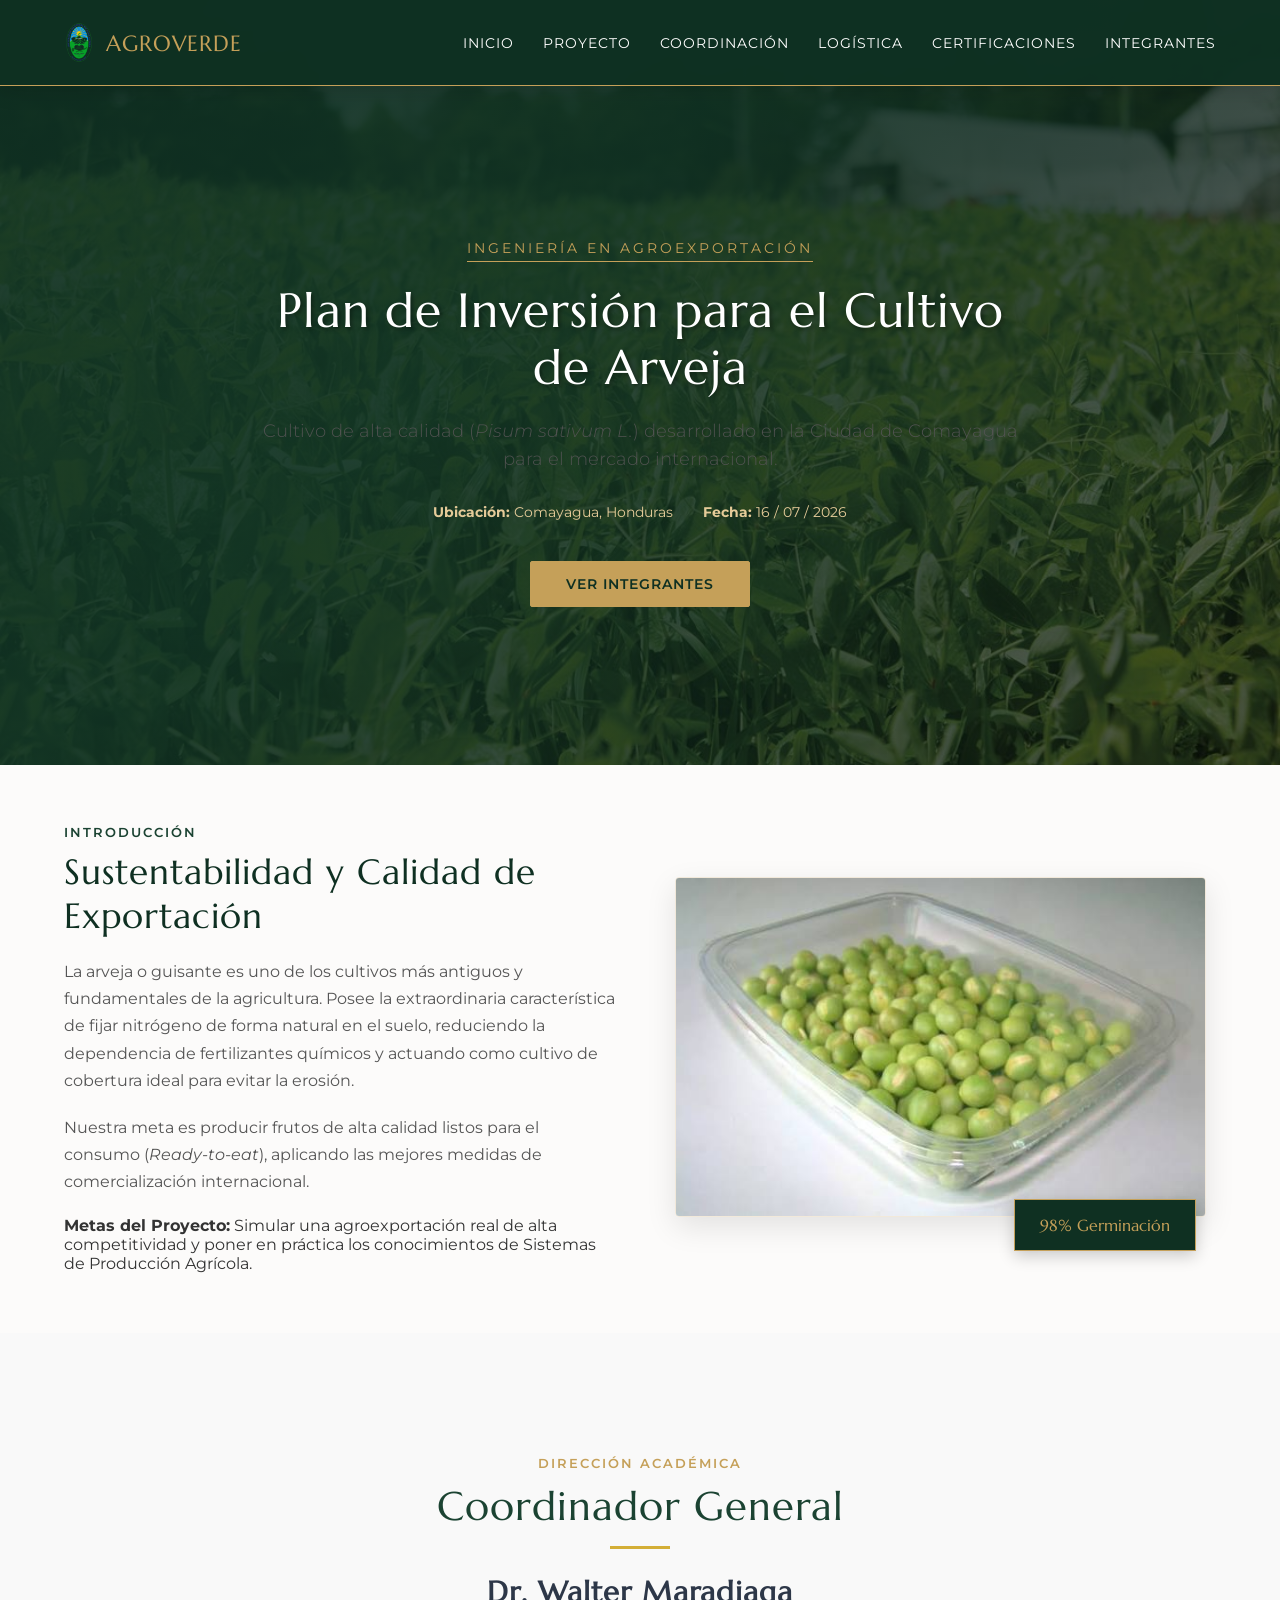
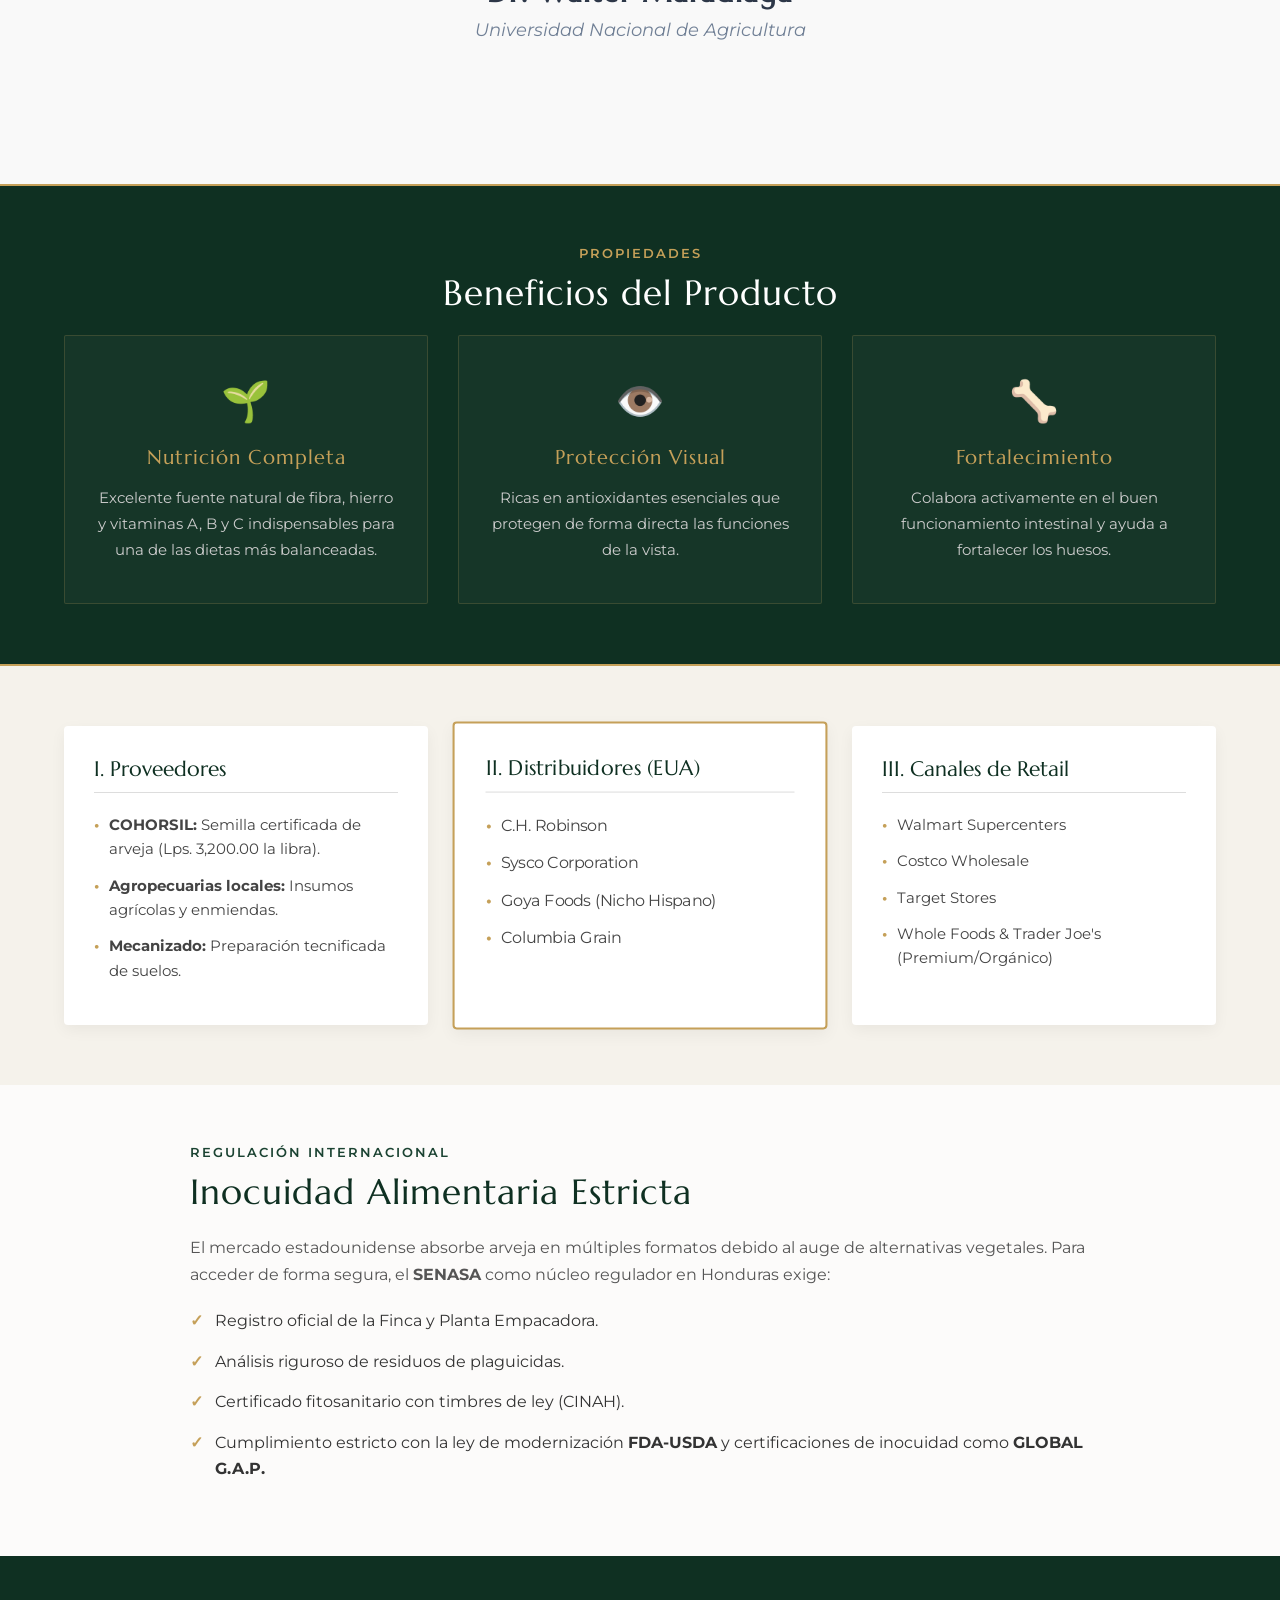
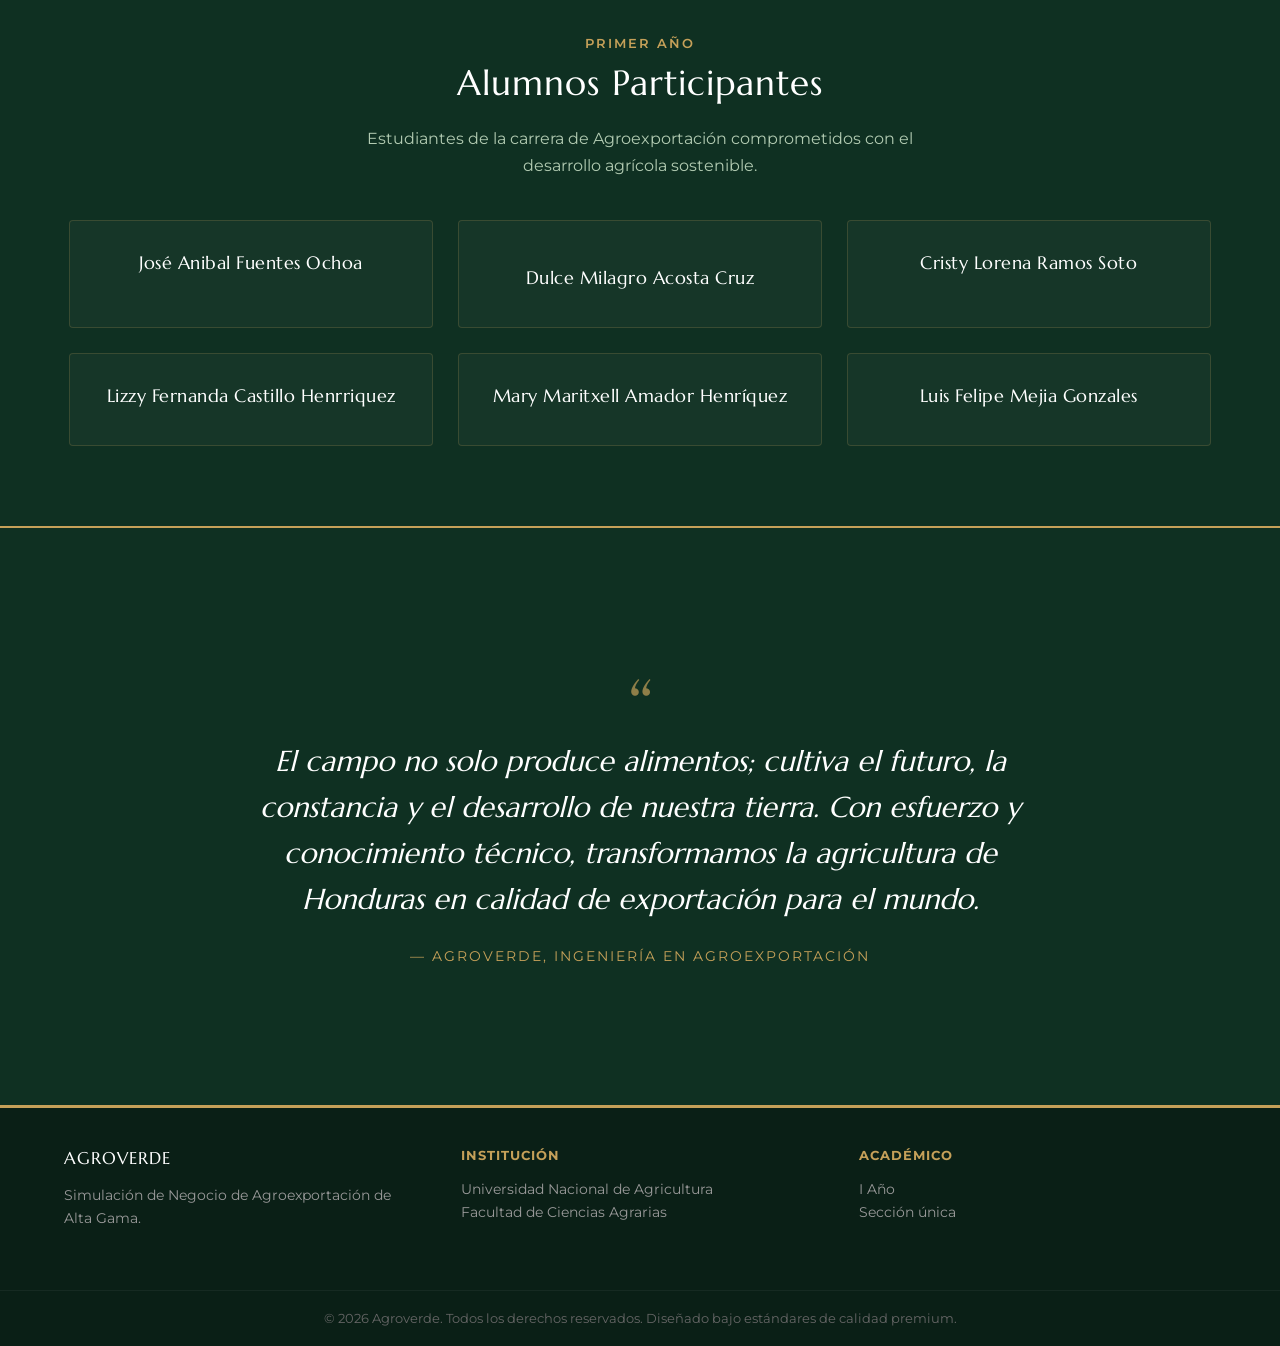
==== index.html @ 2b68d1b9 "Update index.html" ====
<!DOCTYPE html>
<html lang="es">
<head>
    <meta charset="UTF-8">
    <meta name="viewport" content="width=device-width, initial-scale=1.0">
    <title>Agroverde - Plan de Inversión de Arveja</title>
    <link rel="stylesheet" href="styles.css">
    <!-- Fuentes elegantes de Google Fonts -->
    <link rel="preconnect" href="https://fonts.googleapis.com">
    <link rel="preconnect" href="https://fonts.gstatic.com" crossorigin>
    <link href="https://fonts.googleapis.com/css2?family=Marcellus&family=Montserrat:wght@300;400;600&display=swap" rel="stylesheet">
</head>
<body>

    <!-- Encabezado / Navegación -->
    <header class="navbar">
        <div class="logo-container">
            <img src="foto.png.png" alt="Agroverde Logo" class="logo-img">
            <span class="logo-text">AGROVERDE</span>
        </div>
        <nav class="nav-links">
            <a href="#inicio">Inicio</a>
            <a href="#proyecto">Proyecto</a>
            <a href="#coordinacion">Coordinación</a>
            <a href="#logistica">Logística</a>
            <a href="#certificaciones">Certificaciones</a>
            <a href="#equipo">Integrantes</a>
        </nav>
    </header>

    <!-- Sección Hero (Presentación Principal Premium) -->
    <section id="inicio" class="hero-section">
        <div class="hero-overlay"></div>
        <div class="hero-content">
            <span class="hero-badge">Ingeniería en Agroexportación</span>
            <h1 class="hero-title">Plan de Inversión para el Cultivo de Arveja</h1>
            <p class="hero-subtitle">Cultivo de alta calidad (<em>Pisum sativum L.</em>) desarrollado en la Ciudad de Comayagua para el mercado internacional.</p>
            
            <div class="hero-meta">
                <span><strong>Ubicación:</strong> Comayagua, Honduras</span>
                <span><strong>Fecha:</strong> 16 / 07 / 2026</span>
            </div>
            <!-- Botón que redirecciona directamente a los estudiantes al final -->
            <a href="#equipo" class="btn-primary">Ver Integrantes</a>
        </div>
    </section>

    <!-- PRIMERO: Sección de Introducción y Características -->
    <section id="proyecto" class="info-section">
        <div class="container grid-2">
            <div class="info-text">
                <span class="section-tag">Introducción</span>
                <h2>Sustentabilidad y Calidad de Exportación</h2>
                <p>La arveja o guisante es uno de los cultivos más antiguos y fundamentales de la agricultura. Posee la extraordinaria característica de fijar nitrógeno de forma natural en el suelo, reduciendo la dependencia de fertilizantes químicos y actuando como cultivo de cobertura ideal para evitar la erosión.</p>
                <p>Nuestra meta es producir frutos de alta calidad listos para el consumo (<em>Ready-to-eat</em>), aplicando las mejores medidas de comercialización internacional.</p>
                
                <div class="project-goals">
                    <div class="goal-item">
                        <strong>Metas del Proyecto:</strong> Simular una agroexportación real de alta competitividad y poner en práctica los conocimientos de Sistemas de Producción Agrícola.
                    </div>
                </div>
            </div>
            <div class="info-image-box">
                <img src="arveja_bowl.jpeg" alt="Cultivo de Arveja Premium" class="featured-image">
                <div class="floating-badge">98% Germinación</div>
            </div>
        </div>
    </section>

    <!-- SEGUNDO: Sección del Coordinador (Centrado) -->
    <section id="coordinacion" class="coordination-section" style="padding: 60px 0; background-color: #f9f9f9; text-align: center;">
        <div class="container" style="max-width: 800px; margin: 0 auto;">
            <span class="section-tag gold" style="display: inline-block; margin-bottom: 10px;">Dirección Académica</span>
            <h2 style="font-family: 'Marcellus', serif; font-size: 2.5rem; color: #1b4332; margin-bottom: 15px;">Coordinador General</h2>
            <div style="width: 60px; height: 3px; background-color: #d4af37; margin: 0 auto 25px auto;"></div>
            <h3 style="font-size: 1.8rem; font-weight: 600; color: #2d3748; margin-bottom: 5px;">Dr. Walter Maradiaga</h3>
            <p style="font-size: 1.1rem; color: #718096; font-style: italic;">Universidad Nacional de Agricultura</p>
        </div>
    </section>

    <!-- Sección de Beneficios Nutricionales (Estilo Infografía Nescafé) -->
    <section class="benefits-section">
        <div class="container">
            <div class="text-center">
                <span class="section-tag gold">Propiedades</span>
                <h2 class="light-text">Beneficios del Producto</h2>
            </div>
            <div class="grid-3">
                <div class="benefit-card">
                    <div class="icon">🌱</div>
                    <h3>Nutrición Completa</h3>
                    <p>Excelente fuente natural de fibra, hierro y vitaminas A, B y C indispensables para una de las dietas más balanceadas.</p>
                </div>
                <div class="benefit-card">
                    <div class="icon">👁️</div>
                    <h3>Protección Visual</h3>
                    <p>Ricas en antioxidantes esenciales que protegen de forma directa las funciones de la vista.</p>
                </div>
                <div class="benefit-card">
                    <div class="icon">🦴</div>
                    <h3>Fortalecimiento</h3>
                    <p>Colabora activamente en el buen funcionamiento intestinal y ayuda a fortalecer los huesos.</p>
                </div>
            </div>
        </div>
    </section>

    <!-- Sección de Proyecciones Financieras (OCULTADA por completo con display: none) -->
    <section id="proyecciones" class="finance-section" style="display: none;">
        <div class="container">
            <span class="section-tag">Finanzas del Proyecto</span>
            <h2>Proyección de Ventas y Rendimiento</h2>
            <p class="section-desc">Cálculos basados en una densidad poblacional de <strong>222,222 plantas por hectárea</strong> con un distanciamiento de doble hilera.</p>

            <div class="metrics-grid">
                <div class="metric-box">
                    <span class="metric-val">226,757</span>
                    <span class="metric-lbl">Semillas / Ha</span>
                </div>
                <div class="metric-box">
                    <span class="metric-val">4,444,440</span>
                    <span class="metric-lbl">Vainas Estimadas / Ha</span>
                </div>
                <div class="metric-box">
                    <span class="metric-val">48,840</span>
                    <span class="metric-lbl">Bandejas (1 lb) / Ha</span>
                </div>
            </div>

            <div class="table-container">
                <table class="styled-table">
                    <thead>
                        <tr>
                            <th>Producto</th>
                            <th>Presentación</th>
                            <th>Cantidad por Ha</th>
                            <th>Precio Unitario</th>
                            <th>Ingresos Brutos</th>
                        </tr>
                    </thead>
                    <tbody>
                        <tr>
                            <td><strong>Arveja Premium</strong></td>
                            <td>Bandeja de 1 lb (Ready-to-eat)</td>
                            <td>48,840 bandejas</td>
                            <td>106.00 Lps.</td>
                            <td class="gold-text font-bold">5,177,040.00 Lps.</td>
                        </tr>
                        <tr class="total-row">
                            <td colspan="4" class="text-right">TOTAL DE INGRESOS BRUTOS:</td>
                            <td>5,177,040.00 LPS</td>
                        </tr>
                    </tbody>
                </table>
            </div>
        </div>
    </section>

    <!-- Sección de Logística y Mercado Global -->
    <section id="logistica" class="logistic-section">
        <div class="container grid-3">
            <div class="logistic-card">
                <div class="card-header">I. Proveedores</div>
                <ul class="card-list">
                    <li><strong>COHORSIL:</strong> Semilla certificada de arveja (Lps. 3,200.00 la libra).</li>
                    <li><strong>Agropecuarias locales:</strong> Insumos agrícolas y enmiendas.</li>
                    <li><strong>Mecanizado:</strong> Preparación tecnificada de suelos.</li>
                </ul>
            </div>
            <div class="logistic-card highlight-card">
                <div class="card-header">II. Distribuidores (EUA)</div>
                <ul class="card-list">
                    <li>C.H. Robinson</li>
                    <li>Sysco Corporation</li>
                    <li>Goya Foods (Nicho Hispano)</li>
                    <li>Columbia Grain</li>
                </ul>
            </div>
            <div class="logistic-card">
                <div class="card-header">III. Canales de Retail</div>
                <ul class="card-list">
                    <li>Walmart Supercenters</li>
                    <li>Costco Wholesale</li>
                    <li>Target Stores</li>
                    <li>Whole Foods & Trader Joe's (Premium/Orgánico)</li>
                </ul>
            </div>
        </div>
    </section>

    <!-- Sección de Certificaciones (Imagen eliminada con éxito) -->
    <section id="certificaciones" class="certifications-section">
        <div class="container" style="max-width: 900px; margin: 0 auto;">
            <div class="info-text" style="width: 100%;">
                <span class="section-tag">Regulación Internacional</span>
                <h2>Inocuidad Alimentaria Estricta</h2>
                <p>El mercado estadounidense absorbe arveja en múltiples formatos debido al auge de alternativas vegetales. Para acceder de forma segura, el <strong>SENASA</strong> como núcleo regulador en Honduras exige:</p>
                <ul class="styled-list">
                    <li>Registro oficial de la Finca y Planta Empacadora.</li>
                    <li>Análisis riguroso de residuos de plaguicidas.</li>
                    <li>Certificado fitosanitario con timbres de ley (CINAH).</li>
                    <li>Cumplimiento estricto con la ley de modernización <strong>FDA-USDA</strong> y certificaciones de inocuidad como <strong>GLOBAL G.A.P.</strong></li>
                </ul>
            </div>
        </div>
    </section>

    <!-- ÚLTIMO: Sección de Integrantes / Alumnos (Movida al final) -->
    <section id="equipo" class="team-section">
        <div class="container">
            <div class="text-center">
                <span class="section-tag gold">Primer Año</span>
                <h2 class="light-text">Alumnos Participantes</h2>
                <p class="team-sub">Estudiantes de la carrera de Agroexportación comprometidos con el desarrollo agrícola sostenible.</p>
            </div>
            
            <div class="members-grid">
                <!-- Tarjeta 1 -->
                <div class="member-card">
                    <h3>José Anibal Fuentes Ochoa</h3>
                </div>
                <!-- Tarjeta 2 -->
                <div class="member-card">
                    <div class="member-icon"></div>
                    <h3>Dulce Milagro Acosta Cruz</h3>
                </div>
                <!-- Tarjeta 3 -->
                <div class="member-card">
                    <h3>Cristy Lorena Ramos Soto</h3>
                </div>
                <!-- Tarjeta 4 -->
                <div class="member-card">
                    <h3>Lizzy Fernanda Castillo Henrriquez</h3>
                </div>
                <!-- Tarjeta 5 -->
                <div class="member-card">
                    <h3>Mary Maritxell Amador Henríquez</h3>
                </div>
                <!-- Tarjeta 6 -->
                <div class="member-card">
                    <h3>Luis Felipe Mejia Gonzales</h3>
                </div>
            </div>
        </div>
    </section>

    <!-- Sección Especial: Frase Motivadora -->
    <section class="quote-section">
        <div class="container text-center">
            <span class="quote-icon">“</span>
            <blockquote class="motivational-quote">
                El campo no solo produce alimentos; cultiva el futuro, la constancia y el desarrollo de nuestra tierra. Con esfuerzo y conocimiento técnico, transformamos la agricultura de Honduras en calidad de exportación para el mundo.
            </blockquote>
            <span class="quote-author">— Agroverde, Ingeniería en Agroexportación</span>
        </div>
    </section>

    <!-- Pie de Página -->
    <footer class="main-footer">
        <div class="container footer-grid">
            <div>
                <h3>AGROVERDE</h3>
                <p>Simulación de Negocio de Agroexportación de Alta Gama.</p>
            </div>
            <div>
                <h4>Institución</h4>
                <p>Universidad Nacional de Agricultura<br>Facultad de Ciencias Agrarias</p>
            </div>
            <div>
                <h4>Académico</h4>
                <p>I Año<br>Sección única</p>
            </div>
        </div>
        <div class="footer-bottom">
            &copy; 2026 Agroverde. Todos los derechos reservados. Diseñado bajo estándares de calidad premium.
        </div>
    </footer>

</body>
</html>
</html>
</body>
</html>
---- styles.css ----
/* ==========================================================================
   RESET GENERAL Y TIPOGRAFÍA
   ========================================================================== */
* {
    margin: 0;
    padding: 0;
    box-sizing: border-box;
}

html {
    scroll-behavior: smooth;
    font-family: 'Montserrat', sans-serif;
    color: #333;
    background-color: #fcfbfa;
}

h1, h2, h3, .logo-text {
    font-family: 'Marcellus', serif;
    font-weight: 400;
    letter-spacing: 1px;
}

.container {
    width: 90%;
    max-width: 1200px;
    margin: 0 auto;
    padding: 60px 0;
}

.text-center {
    text-align: center;
}

/* Paleta de colores principal */
:root {
    --green-dark: #0f3022;   /* Verde botella premium */
    --green-medium: #1b4332; /* Sombra corporativa */
    --gold: #c5a059;         /* Oro satinado elegante */
    --gold-light: #e5cb99;   /* Detalle oro suave */
    --beige-bg: #f5f2eb;     /* Fondo beige cálido claro */
}

/* ==========================================================================
   HEADER / NAVBAR
   ========================================================================== */
.navbar {
    display: flex;
    justify-content: space-between;
    align-items: center;
    padding: 20px 5%;
    background-color: rgba(15, 48, 34, 0.98);
    position: fixed;
    width: 100%;
    top: 0;
    z-index: 1000;
    border-bottom: 1px solid var(--gold);
    box-shadow: 0 4px 20px rgba(0,0,0,0.15);
}

.logo-container {
    display: flex;
    align-items: center;
    gap: 12px;
}

.logo-img {
    height: 45px;
    width: auto;
}

.logo-text {
    color: #fff;
    font-size: 1.4rem;
    color: var(--gold);
}

.nav-links a {
    color: #fff;
    text-decoration: none;
    margin-left: 25px;
    font-size: 0.9rem;
    text-transform: uppercase;
    letter-spacing: 1px;
    transition: color 0.3s ease;
}

.nav-links a:hover {
    color: var(--gold);
}

/* ==========================================================================
   HERO SECTION
   ========================================================================== */
.hero-section {
    height: 85vh;
    min-height: 500px;
    background: url('arvejas_background.jpeg') center/cover no-repeat;
    background-color: var(--green-dark);
    position: relative;
    display: flex;
    align-items: center;
    justify-content: center;
    text-align: center;
    padding-top: 80px;
}

.hero-overlay {
    position: absolute;
    top: 0;
    left: 0;
    width: 100%;
    height: 100%;
    background: linear-gradient(135deg, rgba(15, 48, 34, 0.92) 40%, rgba(0, 0, 0, 0.6));
}

.hero-content {
    position: relative;
    z-index: 10;
    max-width: 800px;
    color: #fff;
    padding: 0 20px;
}

.hero-badge {
    color: var(--gold);
    text-transform: uppercase;
    font-size: 0.85rem;
    letter-spacing: 3px;
    display: inline-block;
    margin-bottom: 20px;
    border-bottom: 1px solid var(--gold);
    padding-bottom: 5px;
}

.hero-title {
    font-size: 3rem;
    line-height: 1.2;
    margin-bottom: 20px;
    text-shadow: 2px 2px 4px rgba(0,0,0,0.4);
}

.hero-subtitle {
    font-family: 'Montserrat', sans-serif;
    font-weight: 300;
    font-size: 1.1rem;
    line-height: 1.6;
    margin-bottom: 30px;
    opacity: 0.9;
}

.hero-meta {
    margin-bottom: 40px;
    font-size: 0.9rem;
    display: flex;
    justify-content: center;
    gap: 30px;
    color: var(--gold-light);
}

.btn-primary {
    display: inline-block;
    padding: 14px 35px;
    background-color: var(--gold);
    color: var(--green-dark);
    text-decoration: none;
    font-weight: 600;
    text-transform: uppercase;
    font-size: 0.85rem;
    letter-spacing: 1px;
    border-radius: 2px;
    transition: all 0.3s ease;
    border: 1px solid var(--gold);
}

.btn-primary:hover {
    background-color: transparent;
    color: var(--gold);
    box-shadow: 0 0 15px rgba(197, 160, 89, 0.4);
}

/* ==========================================================================
   NUEVA SECCIÓN DE ALUMNOS (VISTOSA & PREMIUM)
   ========================================================================== */
.team-section {
    background-color: var(--green-dark);
    border-bottom: 1px solid var(--gold);
    padding: 20px 0;
}

.team-sub {
    color: #b2cbb2 !important;
    max-width: 600px;
    margin: 0 auto 40px auto;
}

.members-grid {
    display: flex;
    flex-wrap: wrap;
    justify-content: center;
    gap: 25px;
    margin-top: 20px;
}

.member-card {
    background: rgba(255, 255, 255, 0.03);
    border: 1px solid rgba(197, 160, 89, 0.2);
    border-radius: 4px;
    padding: 30px 20px;
    width: calc(33.333% - 20px);
    min-width: 250px;
    text-align: center;
    transition: all 0.3s cubic-bezier(0.25, 0.8, 0.25, 1);
    position: relative;
    overflow: hidden;
}

.member-card::before {
    content: '';
    position: absolute;
    top: 0;
    left: 0;
    width: 100%;
    height: 3px;
    background-color: var(--gold);
    transform: scaleX(0);
    transition: transform 0.3s ease;
}

.member-card:hover {
    transform: translateY(-5px);
    border-color: var(--gold);
    background: rgba(255, 255, 255, 0.05);
    box-shadow: 0 10px 20px rgba(0,0,0,0.2);
}

.member-card:hover::before {
    transform: scaleX(1);
}

.member-icon {
    font-size: 2rem;
    margin-bottom: 15px;
}

.member-card h3 {
    color: #fff;
    font-size: 1.15rem;
    margin-bottom: 8px;
    letter-spacing: 0.5px;
}

.member-role {
    display: block;
    font-size: 0.8rem;
    text-transform: uppercase;
    color: var(--gold);
    letter-spacing: 1.5px;
    font-weight: 600;
}

/* ==========================================================================
   LAYOUT GRID Y SECCIONES
   ========================================================================== */
.grid-2 {
    display: grid;
    grid-template-columns: 1fr 1fr;
    gap: 50px;
    align-items: center;
}

.grid-3 {
    display: grid;
    grid-template-columns: 1fr 1fr 1fr;
    gap: 30px;
}

.section-tag {
    display: block;
    color: var(--green-medium);
    text-transform: uppercase;
    font-size: 0.8rem;
    letter-spacing: 2px;
    font-weight: 600;
    margin-bottom: 10px;
}

.section-tag.gold {
    color: var(--gold);
}

h2 {
    font-size: 2.2rem;
    color: var(--green-dark);
    margin-bottom: 20px;
}

.light-text {
    color: #fff !important;
}

p {
    font-size: 1rem;
    line-height: 1.7;
    margin-bottom: 20px;
    color: #555;
}

/* Cajas de Imágenes */
.info-image-box {
    position: relative;
    padding: 10px;
}

.featured-image {
    width: 100%;
    height: auto;
    border-radius: 4px;
    box-shadow: 0 10px 30px rgba(0,0,0,0.1);
    border: 1px solid rgba(197, 160, 89, 0.2);
}

.floating-badge {
    position: absolute;
    bottom: -20px;
    right: 20px;
    background-color: var(--green-dark);
    color: var(--gold);
    padding: 15px 25px;
    font-family: 'Marcellus', serif;
    border: 1px solid var(--gold);
    box-shadow: 0 5px 15px rgba(0,0,0,0.2);
}

/* ==========================================================================
   SECCIÓN BENEFICIOS (ESTILO PREMIUM OSCURO)
   ========================================================================== */
.benefits-section {
    background-color: var(--green-dark);
    border-top: 2px solid var(--gold);
    border-bottom: 2px solid var(--gold);
}

.benefit-card {
    background-color: rgba(255, 255, 255, 0.03);
    border: 1px solid rgba(197, 160, 89, 0.2);
    padding: 40px 30px;
    text-align: center;
    border-radius: 2px;
    transition: transform 0.3s ease, border-color 0.3s ease;
}

.benefit-card:hover {
    transform: translateY(-5px);
    border-color: var(--gold);
}

.benefit-card .icon {
    font-size: 2.5rem;
    margin-bottom: 20px;
}

.benefit-card h3 {
    color: var(--gold);
    margin-bottom: 15px;
    font-size: 1.25rem;
}

.benefit-card p {
    color: #ccc;
    font-size: 0.95rem;
    margin-bottom: 0;
}

/* ==========================================================================
   FINANZAS Y METRICAS
   ========================================================================== */
.finance-section {
    background-color: #faf9f6;
}

.section-desc {
    max-width: 600px;
    margin-bottom: 40px;
}

.metrics-grid {
    display: grid;
    grid-template-columns: repeat(3, 1fr);
    gap: 20px;
    margin-bottom: 40px;
}

.metric-box {
    background-color: #fff;
    border-left: 4px solid var(--gold);
    padding: 20px;
    box-shadow: 0 4px 10px rgba(0,0,0,0.02);
}

.metric-val {
    display: block;
    font-family: 'Marcellus', serif;
    font-size: 2rem;
    color: var(--green-dark);
}

.metric-lbl {
    font-size: 0.8rem;
    text-transform: uppercase;
    color: #777;
    letter-spacing: 1px;
}

/* Tablas estilizadas */
.table-container {
    overflow-x: auto;
}

.styled-table {
    width: 100%;
    border-collapse: collapse;
    background-color: #fff;
    box-shadow: 0 5px 15px rgba(0,0,0,0.03);
}

.styled-table th {
    background-color: var(--green-medium);
    color: #fff;
    text-align: left;
    padding: 15px 20px;
    font-size: 0.9rem;
    letter-spacing: 1px;
}

.styled-table td {
    padding: 15px 20px;
    border-bottom: 1px solid #eee;
    font-size: 0.95rem;
}

.total-row {
    background-color: var(--beige-bg);
    font-weight: 600;
}

.gold-text {
    color: #b38636;
}

/* ==========================================================================
   LOGÍSTICA
   ========================================================================== */
.logistic-section {
    background-color: var(--beige-bg);
}

.logistic-card {
    background-color: #fff;
    padding: 30px;
    border-radius: 4px;
    box-shadow: 0 5px 15px rgba(0,0,0,0.05);
}

.highlight-card {
    border: 2px solid var(--gold);
    transform: scale(1.03);
}

.card-header {
    font-family: 'Marcellus', serif;
    font-size: 1.3rem;
    color: var(--green-dark);
    margin-bottom: 20px;
    border-bottom: 1px solid #ddd;
    padding-bottom: 10px;
}

.card-list {
    list-style: none;
}

.card-list li {
    font-size: 0.95rem;
    line-height: 1.6;
    margin-bottom: 12px;
    color: #444;
    position: relative;
    padding-left: 15px;
}

.card-list li::before {
    content: "•";
    color: var(--gold);
    font-weight: bold;
    position: absolute;
    left: 0;
}

/* ==========================================================================
   LISTAS Y DETALLES
   ========================================================================== */
.styled-list {
    list-style: none;
    margin-top: 15px;
}

.styled-list li {
    margin-bottom: 15px;
    padding-left: 25px;
    position: relative;
    line-height: 1.6;
}

.styled-list li::before {
    content: "✓";
    color: var(--gold);
    position: absolute;
    left: 0;
    font-weight: bold;
}

/* ==========================================================================
   SECCIÓN DE FRASE MOTIVADORA
   ========================================================================== */
.quote-section {
    background-color: var(--green-dark);
    border-top: 1px solid var(--gold);
    padding: 80px 0;
    position: relative;
}

.quote-icon {
    display: block;
    font-family: 'Marcellus', serif;
    font-size: 5rem;
    color: var(--gold);
    line-height: 1;
    margin-bottom: -10px;
    opacity: 0.7;
}

.motivational-quote {
    font-family: 'Marcellus', serif;
    font-size: 1.8rem;
    line-height: 1.6;
    color: #fff;
    max-width: 800px;
    margin: 0 auto 25px auto;
    font-style: italic;
    font-weight: 300;
}

.quote-author {
    display: block;
    font-size: 0.9rem;
    color: var(--gold);
    text-transform: uppercase;
    letter-spacing: 2px;
}

/* ==========================================================================
   FOOTER (PIE DE PÁGINA)
   ========================================================================== */
.main-footer {
    background-color: #0a1f16;
    color: #aaa;
    border-top: 3px solid var(--gold);
    font-size: 0.9rem;
}

.footer-grid {
    display: grid;
    grid-template-columns: repeat(3, 1fr);
    gap: 40px;
    padding: 40px 0;
}

.footer-grid h3 {
    color: #fff;
    margin-bottom: 15px;
}

.footer-grid h4 {
    color: var(--gold);
    margin-bottom: 15px;
    text-transform: uppercase;
    font-size: 0.8rem;
    letter-spacing: 1px;
}

.footer-grid p {
    color: #999;
    font-size: 0.85rem;
}

.footer-bottom {
    text-align: center;
    padding: 20px 0;
    border-top: 1px solid rgba(255,255,255,0.05);
    font-size: 0.8rem;
    color: #666;
}

/* Responsive para dispositivos móviles */
@media (max-width: 768px) {
    .grid-2, .grid-3, .metrics-grid, .footer-grid {
        grid-template-columns: 1fr;
    }
    .navbar {
        flex-direction: column;
        gap: 10px;
    }
    .nav-links a {
        margin: 0 10px;
        font-size: 0.8rem;
    }
    .hero-title {
        font-size: 2rem;
    }
    .members-grid {
        flex-direction: column;
        align-items: center;
    }
    .member-card {
        width: 100%;
    }
}
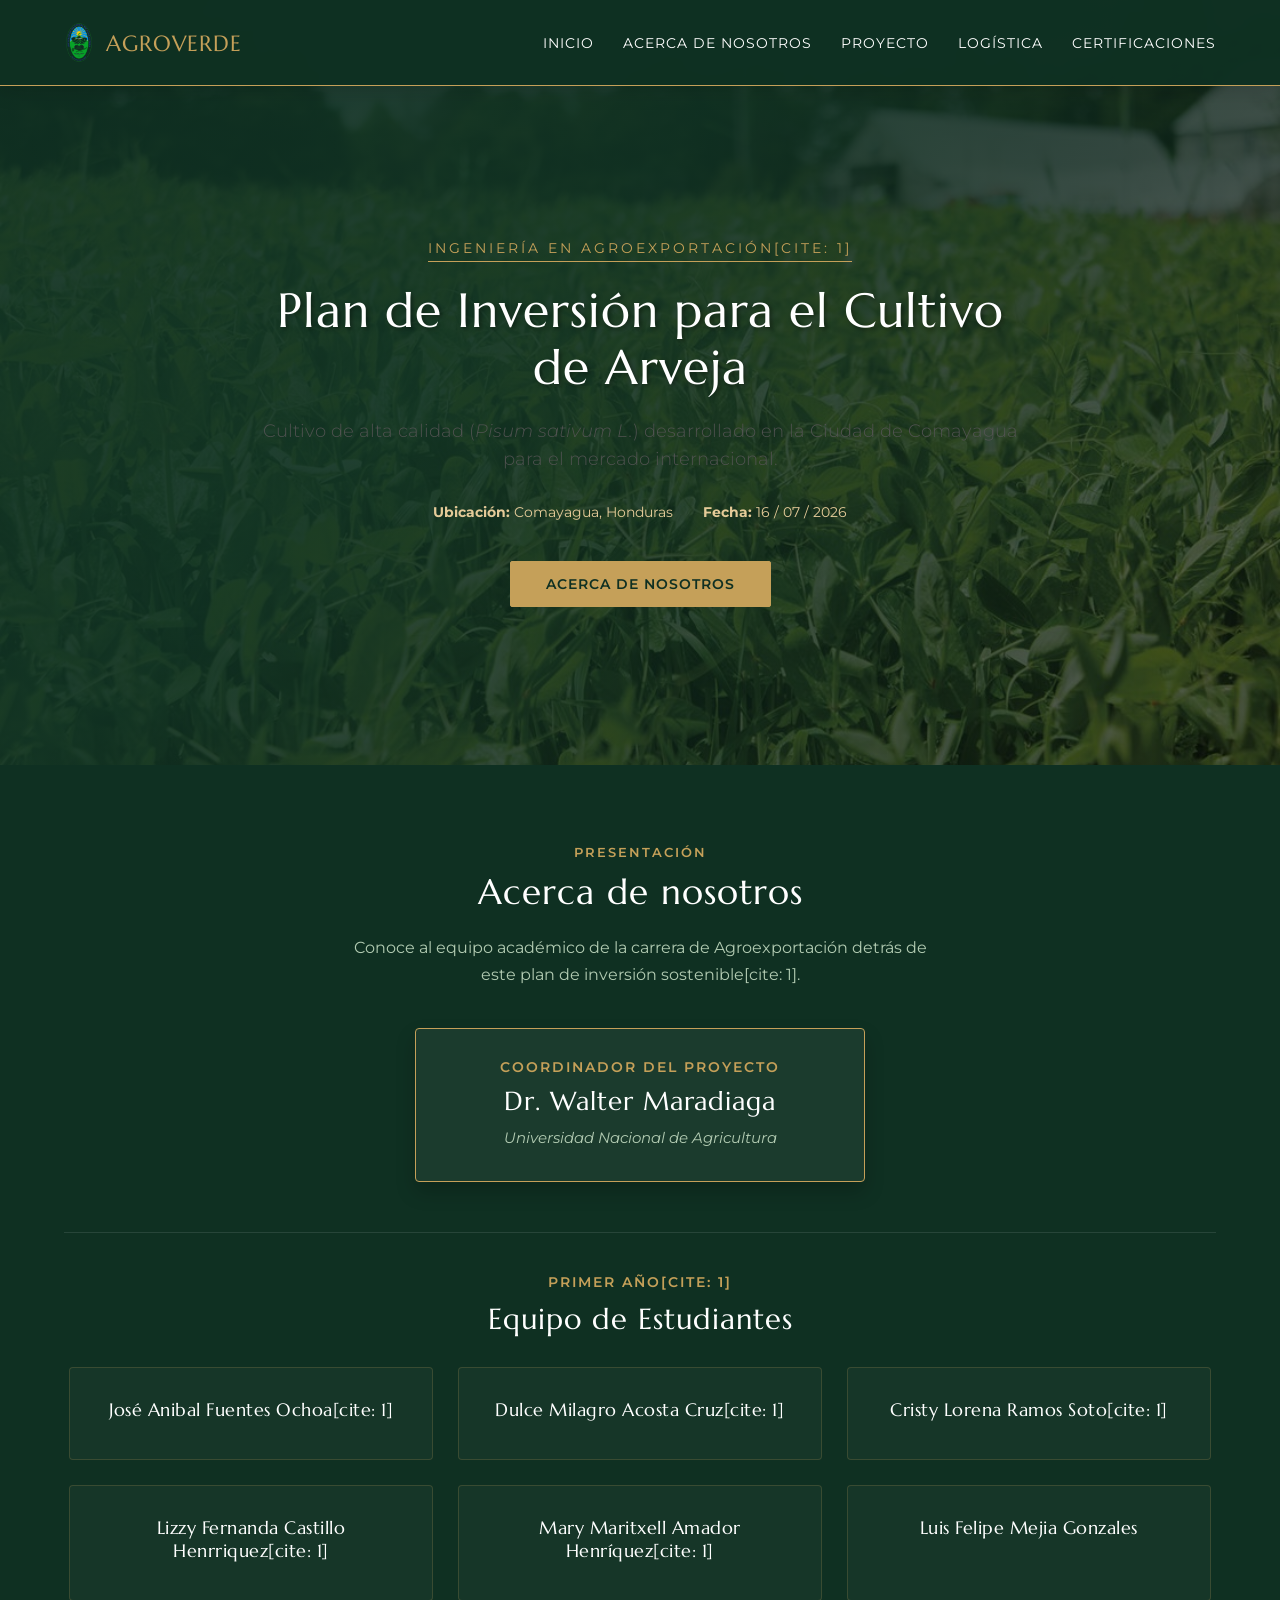
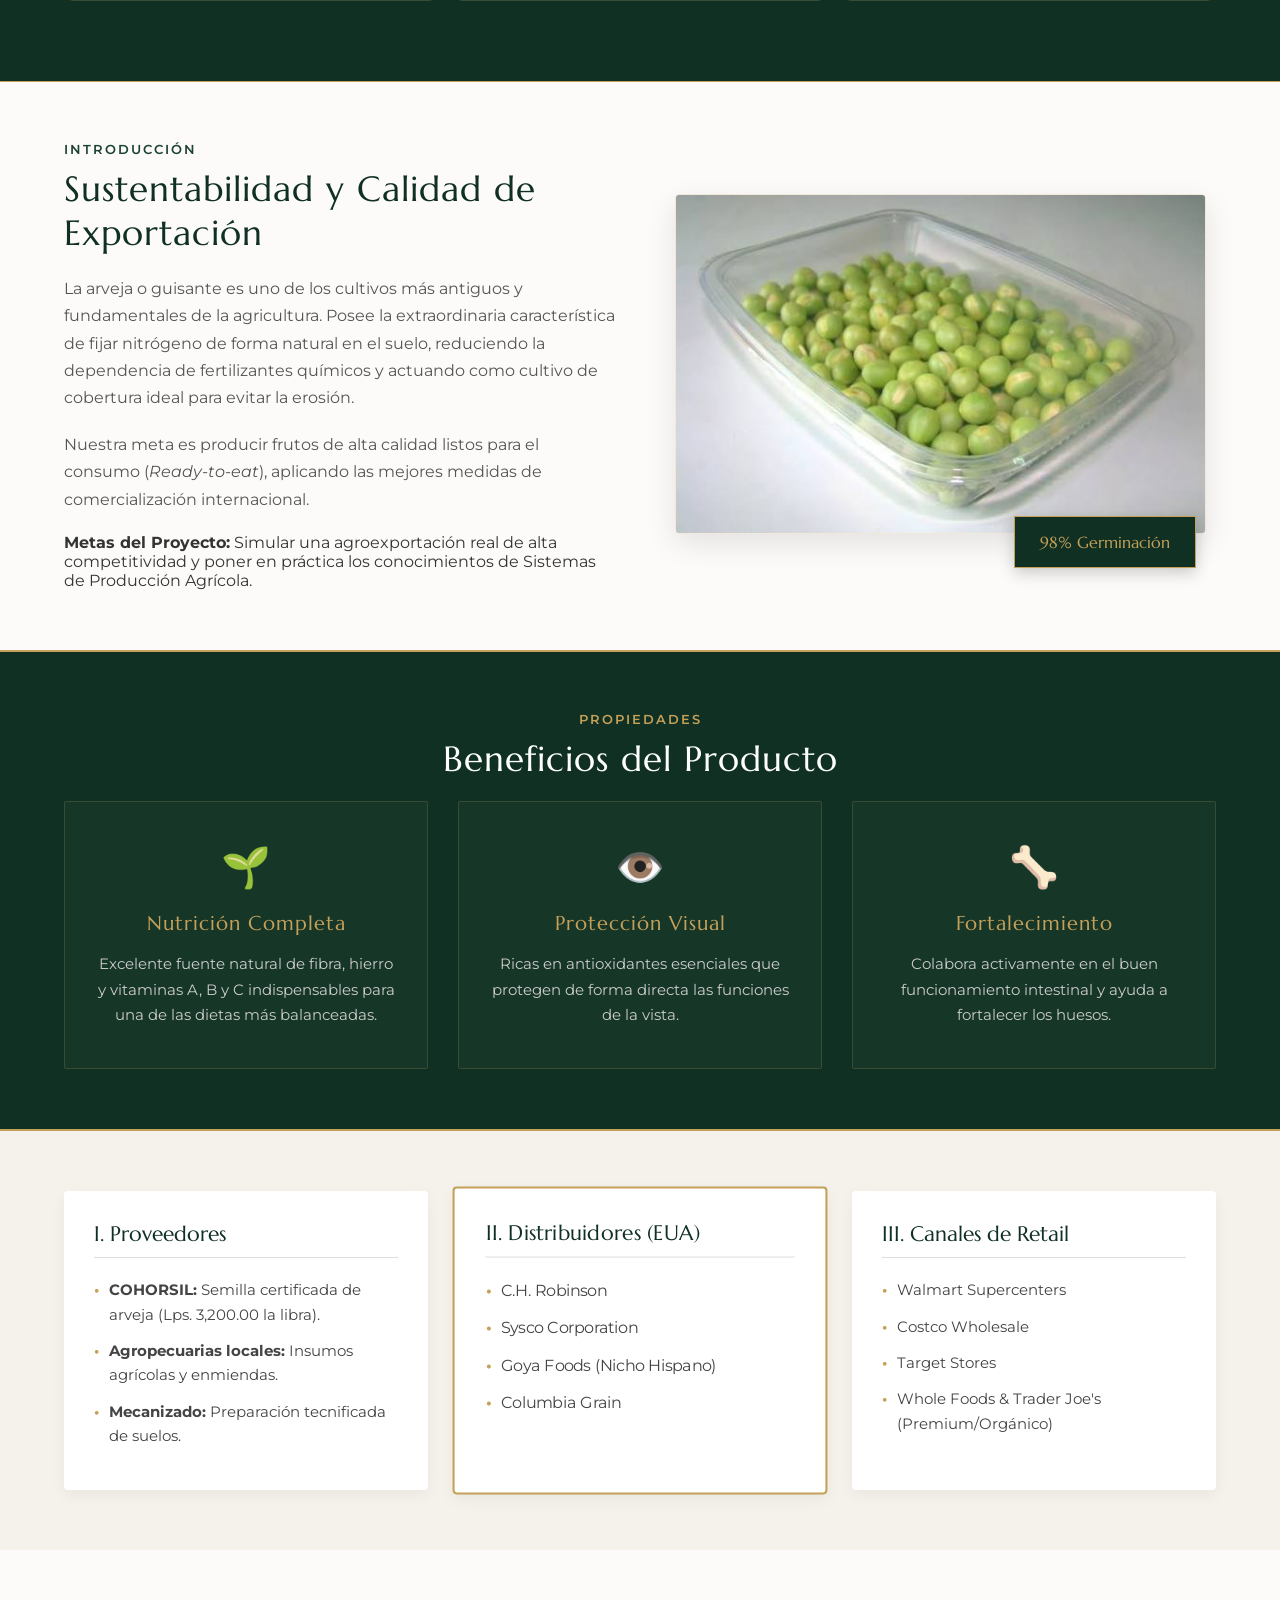
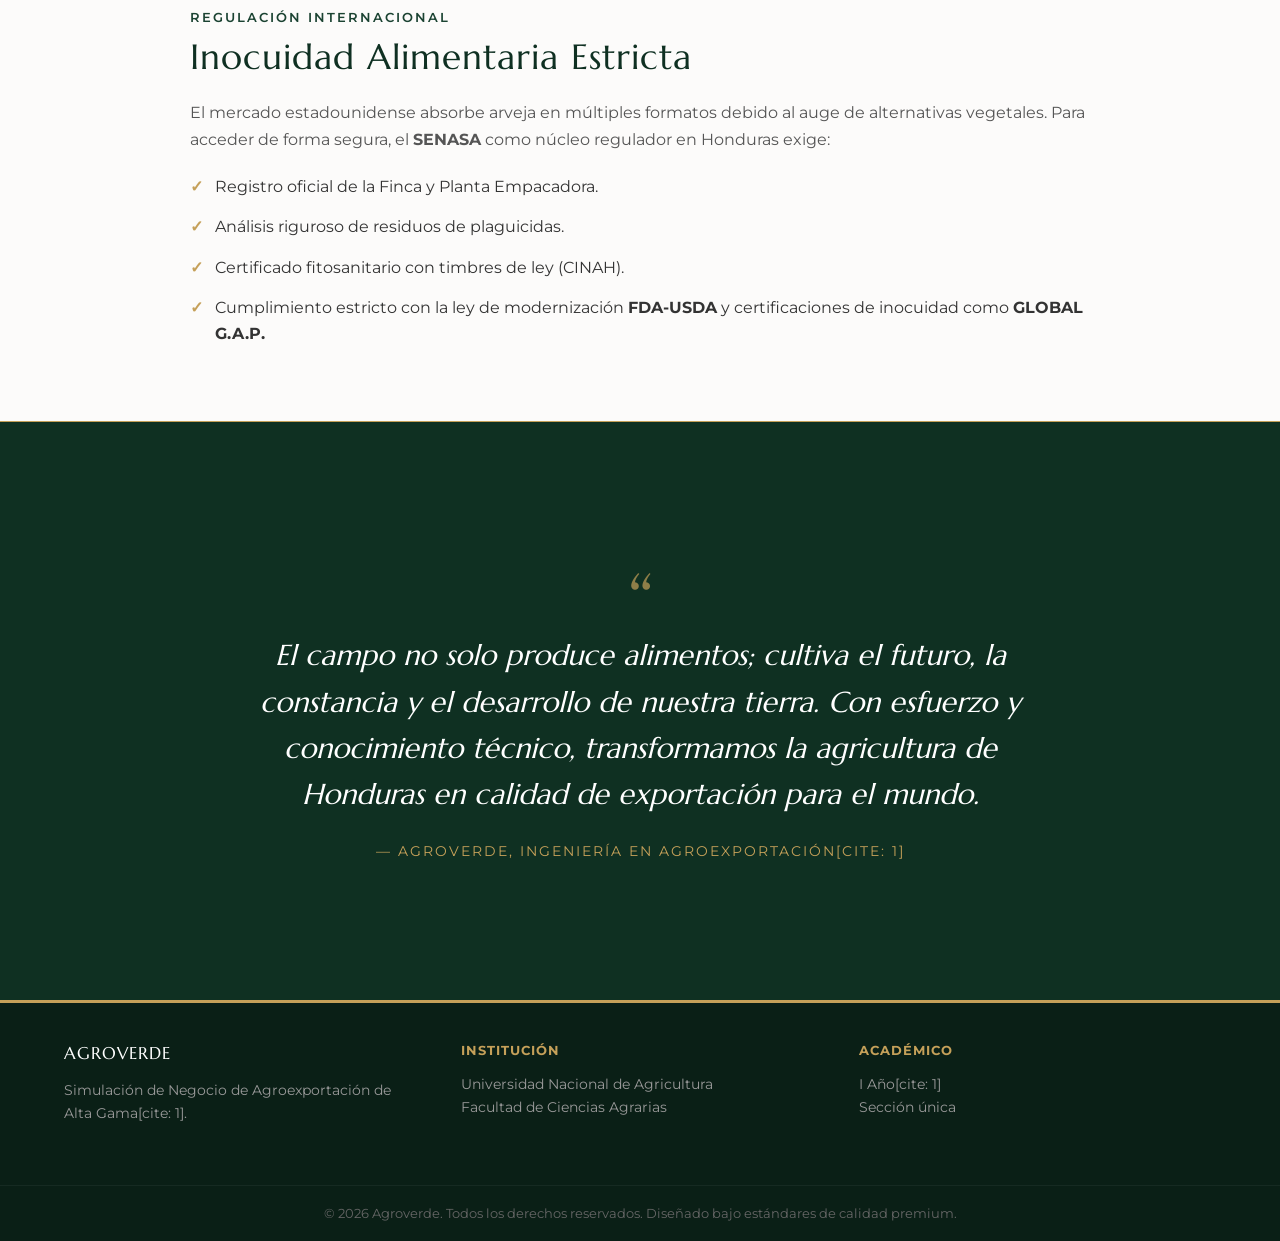
==== commit b829a257: "Update index.html" ====
--- a/index.html
+++ b/index.html
@@ -20,11 +20,10 @@
         </div>
         <nav class="nav-links">
             <a href="#inicio">Inicio</a>
+            <a href="#nosotros">Acerca de nosotros</a>
             <a href="#proyecto">Proyecto</a>
-            <a href="#coordinacion">Coordinación</a>
             <a href="#logistica">Logística</a>
             <a href="#certificaciones">Certificaciones</a>
-            <a href="#equipo">Integrantes</a>
         </nav>
     </header>
 
@@ -32,7 +31,7 @@
     <section id="inicio" class="hero-section">
         <div class="hero-overlay"></div>
         <div class="hero-content">
-            <span class="hero-badge">Ingeniería en Agroexportación</span>
+            <span class="hero-badge">Ingeniería en Agroexportación[cite: 1]</span>
             <h1 class="hero-title">Plan de Inversión para el Cultivo de Arveja</h1>
             <p class="hero-subtitle">Cultivo de alta calidad (<em>Pisum sativum L.</em>) desarrollado en la Ciudad de Comayagua para el mercado internacional.</p>
             
@@ -40,12 +39,63 @@
                 <span><strong>Ubicación:</strong> Comayagua, Honduras</span>
                 <span><strong>Fecha:</strong> 16 / 07 / 2026</span>
             </div>
-            <!-- Botón que redirecciona directamente a los estudiantes al final -->
-            <a href="#equipo" class="btn-primary">Ver Integrantes</a>
-        </div>
-    </section>
-
-    <!-- PRIMERO: Sección de Introducción y Características -->
+            <!-- El botón ahora dice "Acerca de nosotros" y apunta a la primera sección -->
+            <a href="#nosotros" class="btn-primary">Acerca de nosotros</a>
+        </div>
+    </section>
+
+    <!-- PRIMERO: Sección "Acerca de nosotros" (Coordinador y Alumnos Juntos) -->
+    <section id="nosotros" class="team-section">
+        <div class="container">
+            <div class="text-center" style="margin-bottom: 40px;">
+                <span class="section-tag gold">Presentación</span>
+                <h2 class="light-text">Acerca de nosotros</h2>
+                <p class="team-sub">Conoce al equipo académico de la carrera de Agroexportación detrás de este plan de inversión sostenible[cite: 1].</p>
+            </div>
+
+            <!-- Tarjeta Destacada del Coordinador (Centrada y elegante) -->
+            <div style="max-width: 450px; margin: 0 auto 50px auto; text-align: center; background: rgba(255, 255, 255, 0.05); border: 1px solid var(--gold); padding: 30px; border-radius: 4px; box-shadow: 0 10px 20px rgba(0,0,0,0.2);">
+                <span class="member-role" style="margin-bottom: 10px; display: block; color: var(--gold); font-size: 0.85rem; letter-spacing: 2px; font-weight: 600;">Coordinador del Proyecto</span>
+                <h3 style="color: #fff; font-size: 1.6rem; font-family: 'Marcellus', serif; margin-bottom: 8px;">Dr. Walter Maradiaga</h3>
+                <p style="color: #b2cbb2; font-size: 0.95rem; font-style: italic; margin-bottom: 0;">Universidad Nacional de Agricultura</p>
+            </div>
+
+            <!-- Subtítulo para la cuadrícula de estudiantes -->
+            <div class="text-center" style="margin-bottom: 30px; border-top: 1px solid rgba(255, 255, 255, 0.1); padding-top: 40px;">
+                <span class="section-tag gold" style="font-size: 0.9rem;">Primer Año[cite: 1]</span>
+                <h3 style="color: #fff; font-family: 'Marcellus', serif; font-size: 1.8rem; margin-top: 5px;">Equipo de Estudiantes</h3>
+            </div>
+            
+            <div class="members-grid">
+                <!-- Tarjeta 1 -->
+                <div class="member-card">
+                    <h3>José Anibal Fuentes Ochoa[cite: 1]</h3>
+                </div>
+                <!-- Tarjeta 2 -->
+                <div class="member-card">
+                    <h3>Dulce Milagro Acosta Cruz[cite: 1]</h3>
+                </div>
+                <!-- Tarjeta 3 -->
+                <div class="member-card">
+                    <h3>Cristy Lorena Ramos Soto[cite: 1]</h3>
+                </div>
+                <!-- Tarjeta 4 -->
+                <div class="member-card">
+                    <h3>Lizzy Fernanda Castillo Henrriquez[cite: 1]</h3>
+                </div>
+                <!-- Tarjeta 5 -->
+                <div class="member-card">
+                    <h3>Mary Maritxell Amador Henríquez[cite: 1]</h3>
+                </div>
+                <!-- Tarjeta 6 -->
+                <div class="member-card">
+                    <h3>Luis Felipe Mejia Gonzales</h3>
+                </div>
+            </div>
+        </div>
+    </section>
+
+    <!-- SEGUNDO: Sección de Introducción y Características -->
     <section id="proyecto" class="info-section">
         <div class="container grid-2">
             <div class="info-text">
@@ -67,17 +117,6 @@
         </div>
     </section>
 
-    <!-- SEGUNDO: Sección del Coordinador (Centrado) -->
-    <section id="coordinacion" class="coordination-section" style="padding: 60px 0; background-color: #f9f9f9; text-align: center;">
-        <div class="container" style="max-width: 800px; margin: 0 auto;">
-            <span class="section-tag gold" style="display: inline-block; margin-bottom: 10px;">Dirección Académica</span>
-            <h2 style="font-family: 'Marcellus', serif; font-size: 2.5rem; color: #1b4332; margin-bottom: 15px;">Coordinador General</h2>
-            <div style="width: 60px; height: 3px; background-color: #d4af37; margin: 0 auto 25px auto;"></div>
-            <h3 style="font-size: 1.8rem; font-weight: 600; color: #2d3748; margin-bottom: 5px;">Dr. Walter Maradiaga</h3>
-            <p style="font-size: 1.1rem; color: #718096; font-style: italic;">Universidad Nacional de Agricultura</p>
-        </div>
-    </section>
-
     <!-- Sección de Beneficios Nutricionales (Estilo Infografía Nescafé) -->
     <section class="benefits-section">
         <div class="container">
@@ -105,7 +144,7 @@
         </div>
     </section>
 
-    <!-- Sección de Proyecciones Financieras (OCULTADA por completo con display: none) -->
+    <!-- Sección de Proyecciones Financieras (OCULTADA por completo) -->
     <section id="proyecciones" class="finance-section" style="display: none;">
         <div class="container">
             <span class="section-tag">Finanzas del Proyecto</span>
@@ -188,7 +227,7 @@
         </div>
     </section>
 
-    <!-- Sección de Certificaciones (Imagen eliminada con éxito) -->
+    <!-- Sección de Certificaciones (Imagen removida con éxito) -->
     <section id="certificaciones" class="certifications-section">
         <div class="container" style="max-width: 900px; margin: 0 auto;">
             <div class="info-text" style="width: 100%;">
@@ -205,45 +244,6 @@
         </div>
     </section>
 
-    <!-- ÚLTIMO: Sección de Integrantes / Alumnos (Movida al final) -->
-    <section id="equipo" class="team-section">
-        <div class="container">
-            <div class="text-center">
-                <span class="section-tag gold">Primer Año</span>
-                <h2 class="light-text">Alumnos Participantes</h2>
-                <p class="team-sub">Estudiantes de la carrera de Agroexportación comprometidos con el desarrollo agrícola sostenible.</p>
-            </div>
-            
-            <div class="members-grid">
-                <!-- Tarjeta 1 -->
-                <div class="member-card">
-                    <h3>José Anibal Fuentes Ochoa</h3>
-                </div>
-                <!-- Tarjeta 2 -->
-                <div class="member-card">
-                    <div class="member-icon"></div>
-                    <h3>Dulce Milagro Acosta Cruz</h3>
-                </div>
-                <!-- Tarjeta 3 -->
-                <div class="member-card">
-                    <h3>Cristy Lorena Ramos Soto</h3>
-                </div>
-                <!-- Tarjeta 4 -->
-                <div class="member-card">
-                    <h3>Lizzy Fernanda Castillo Henrriquez</h3>
-                </div>
-                <!-- Tarjeta 5 -->
-                <div class="member-card">
-                    <h3>Mary Maritxell Amador Henríquez</h3>
-                </div>
-                <!-- Tarjeta 6 -->
-                <div class="member-card">
-                    <h3>Luis Felipe Mejia Gonzales</h3>
-                </div>
-            </div>
-        </div>
-    </section>
-
     <!-- Sección Especial: Frase Motivadora -->
     <section class="quote-section">
         <div class="container text-center">
@@ -251,7 +251,7 @@
             <blockquote class="motivational-quote">
                 El campo no solo produce alimentos; cultiva el futuro, la constancia y el desarrollo de nuestra tierra. Con esfuerzo y conocimiento técnico, transformamos la agricultura de Honduras en calidad de exportación para el mundo.
             </blockquote>
-            <span class="quote-author">— Agroverde, Ingeniería en Agroexportación</span>
+            <span class="quote-author">— Agroverde, Ingeniería en Agroexportación[cite: 1]</span>
         </div>
     </section>
 
@@ -260,7 +260,7 @@
         <div class="container footer-grid">
             <div>
                 <h3>AGROVERDE</h3>
-                <p>Simulación de Negocio de Agroexportación de Alta Gama.</p>
+                <p>Simulación de Negocio de Agroexportación de Alta Gama[cite: 1].</p>
             </div>
             <div>
                 <h4>Institución</h4>
@@ -268,7 +268,7 @@
             </div>
             <div>
                 <h4>Académico</h4>
-                <p>I Año<br>Sección única</p>
+                <p>I Año[cite: 1]<br>Sección única</p>
             </div>
         </div>
         <div class="footer-bottom">
@@ -278,6 +278,3 @@
 
 </body>
 </html>
-</html>
-</body>
-</html>
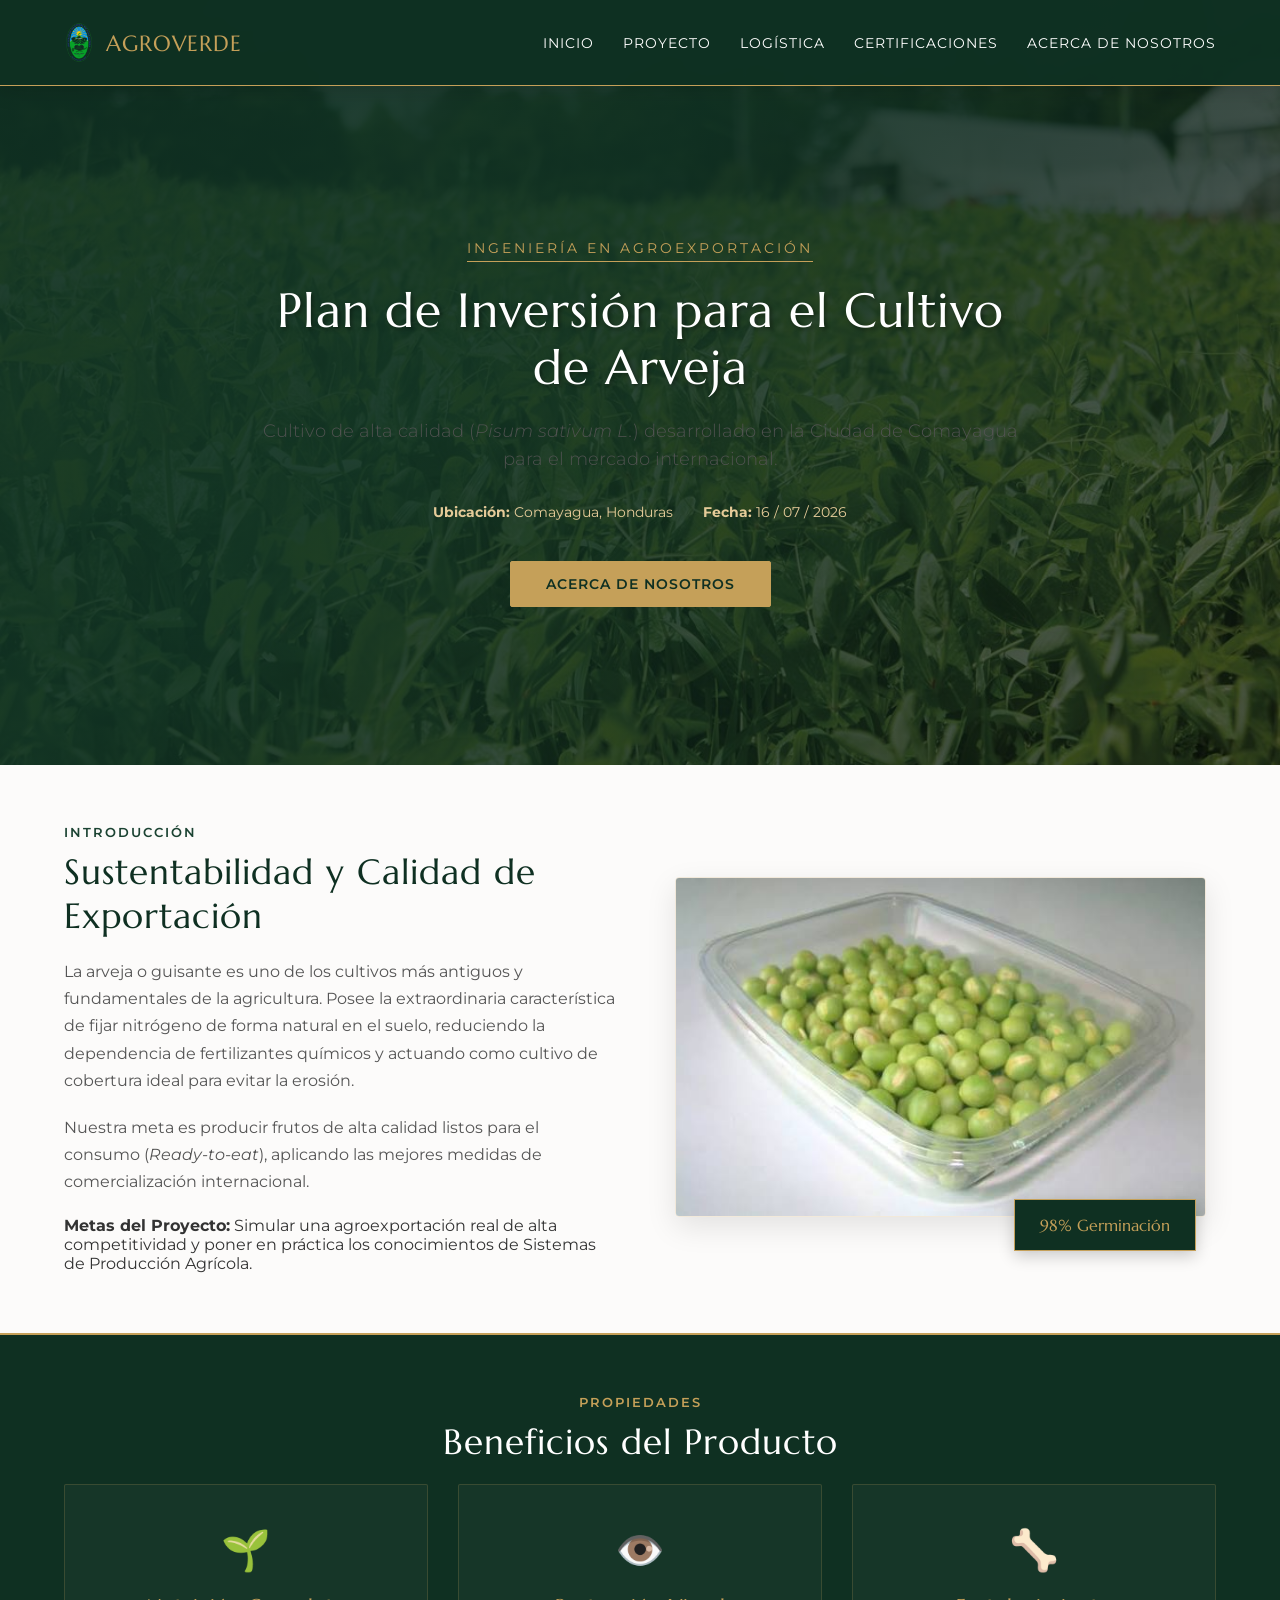
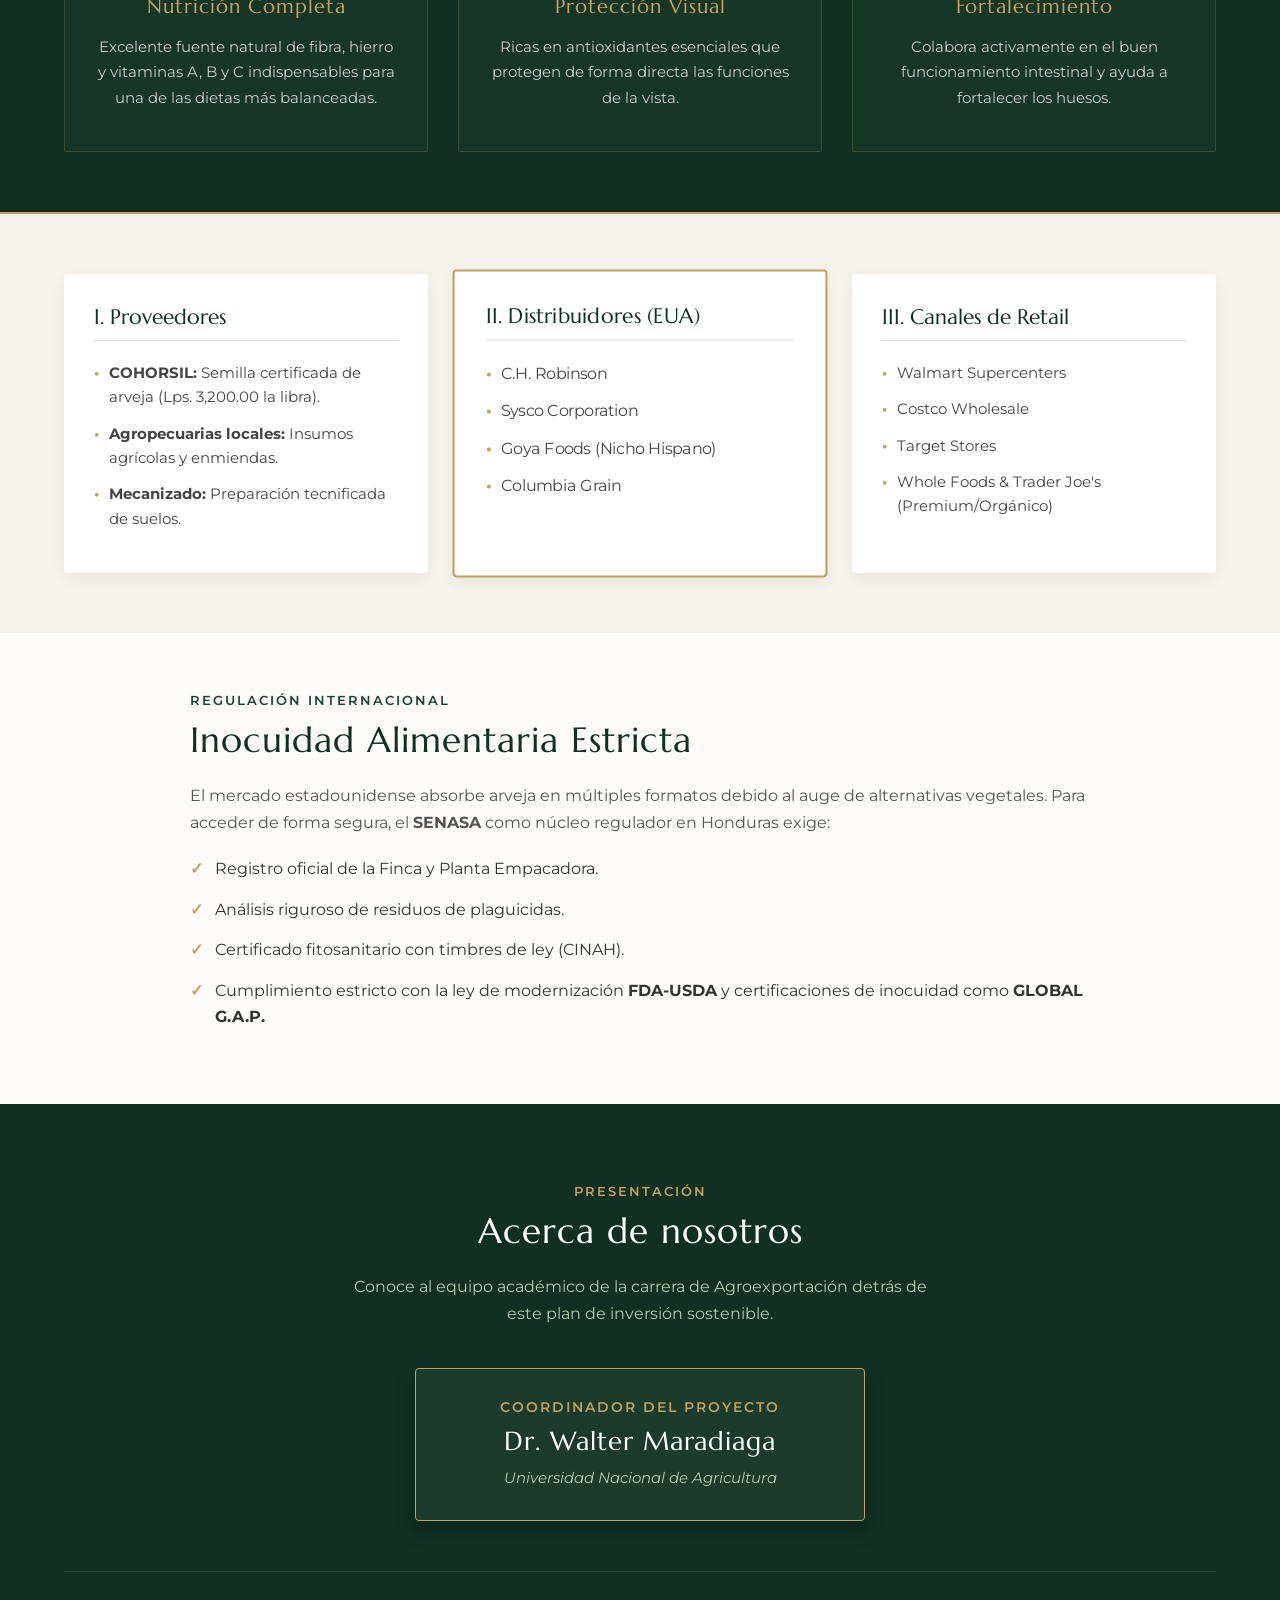
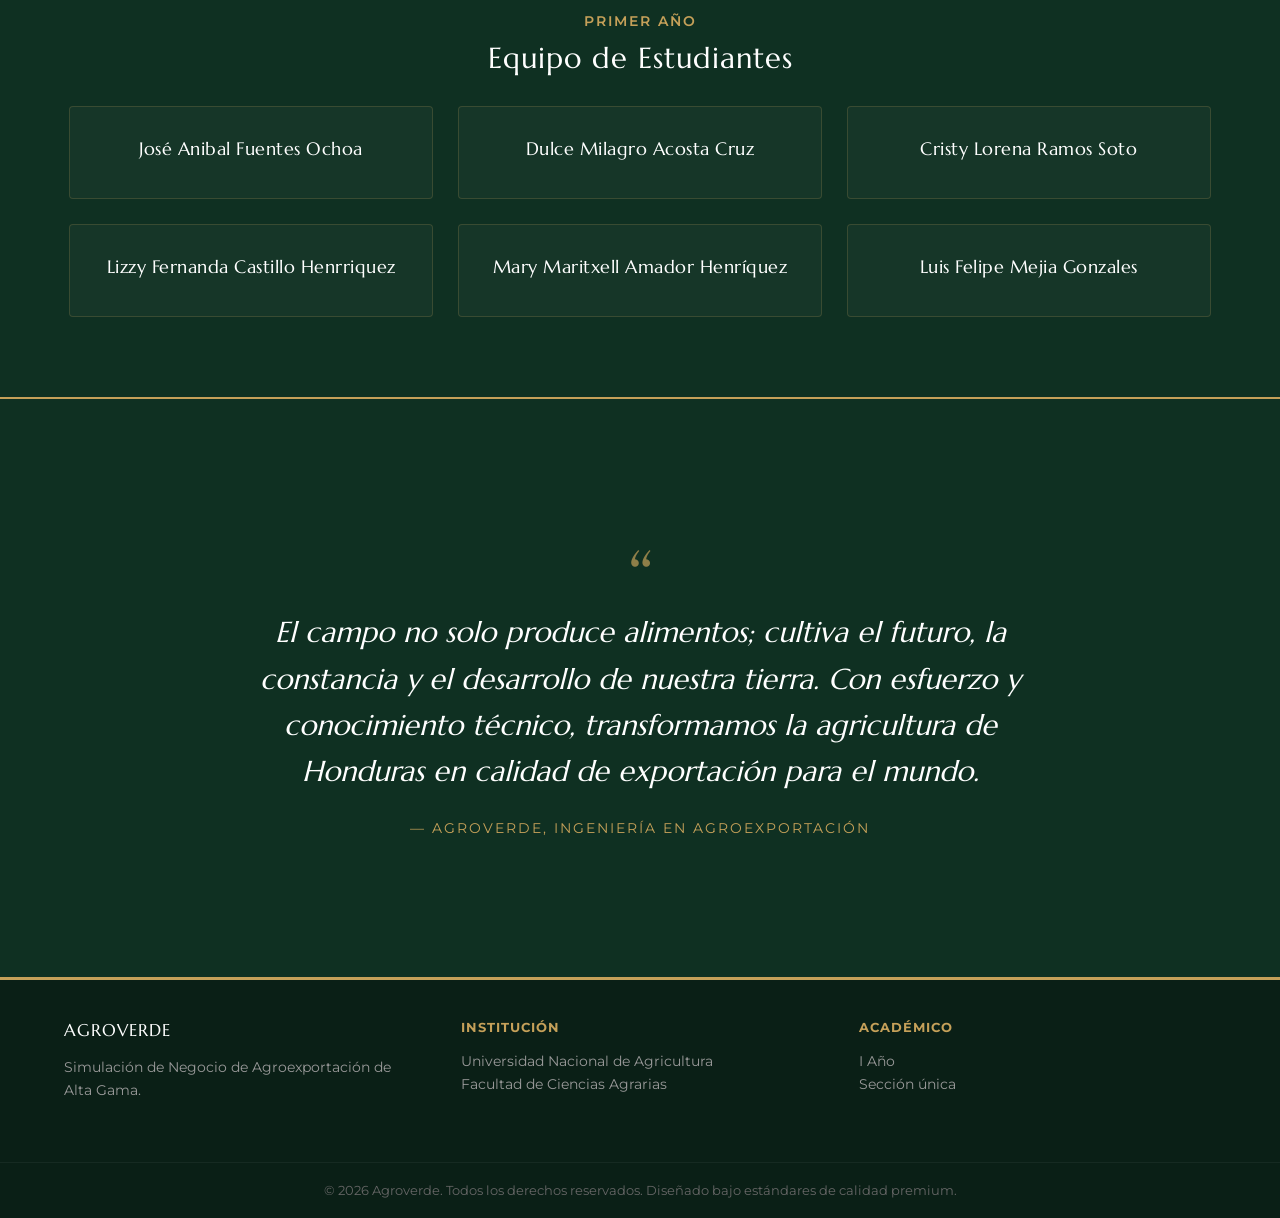
==== commit 8fa6a88a: "Update index.html" ====
--- a/index.html
+++ b/index.html
@@ -20,10 +20,10 @@
         </div>
         <nav class="nav-links">
             <a href="#inicio">Inicio</a>
-            <a href="#nosotros">Acerca de nosotros</a>
             <a href="#proyecto">Proyecto</a>
             <a href="#logistica">Logística</a>
             <a href="#certificaciones">Certificaciones</a>
+            <a href="#nosotros">Acerca de nosotros</a>
         </nav>
     </header>
 
@@ -31,7 +31,7 @@
     <section id="inicio" class="hero-section">
         <div class="hero-overlay"></div>
         <div class="hero-content">
-            <span class="hero-badge">Ingeniería en Agroexportación[cite: 1]</span>
+            <span class="hero-badge">Ingeniería en Agroexportación</span>
             <h1 class="hero-title">Plan de Inversión para el Cultivo de Arveja</h1>
             <p class="hero-subtitle">Cultivo de alta calidad (<em>Pisum sativum L.</em>) desarrollado en la Ciudad de Comayagua para el mercado internacional.</p>
             
@@ -39,63 +39,12 @@
                 <span><strong>Ubicación:</strong> Comayagua, Honduras</span>
                 <span><strong>Fecha:</strong> 16 / 07 / 2026</span>
             </div>
-            <!-- El botón ahora dice "Acerca de nosotros" y apunta a la primera sección -->
+            <!-- El botón apunta a la sección "Acerca de nosotros" al final de la página -->
             <a href="#nosotros" class="btn-primary">Acerca de nosotros</a>
         </div>
     </section>
 
-    <!-- PRIMERO: Sección "Acerca de nosotros" (Coordinador y Alumnos Juntos) -->
-    <section id="nosotros" class="team-section">
-        <div class="container">
-            <div class="text-center" style="margin-bottom: 40px;">
-                <span class="section-tag gold">Presentación</span>
-                <h2 class="light-text">Acerca de nosotros</h2>
-                <p class="team-sub">Conoce al equipo académico de la carrera de Agroexportación detrás de este plan de inversión sostenible[cite: 1].</p>
-            </div>
-
-            <!-- Tarjeta Destacada del Coordinador (Centrada y elegante) -->
-            <div style="max-width: 450px; margin: 0 auto 50px auto; text-align: center; background: rgba(255, 255, 255, 0.05); border: 1px solid var(--gold); padding: 30px; border-radius: 4px; box-shadow: 0 10px 20px rgba(0,0,0,0.2);">
-                <span class="member-role" style="margin-bottom: 10px; display: block; color: var(--gold); font-size: 0.85rem; letter-spacing: 2px; font-weight: 600;">Coordinador del Proyecto</span>
-                <h3 style="color: #fff; font-size: 1.6rem; font-family: 'Marcellus', serif; margin-bottom: 8px;">Dr. Walter Maradiaga</h3>
-                <p style="color: #b2cbb2; font-size: 0.95rem; font-style: italic; margin-bottom: 0;">Universidad Nacional de Agricultura</p>
-            </div>
-
-            <!-- Subtítulo para la cuadrícula de estudiantes -->
-            <div class="text-center" style="margin-bottom: 30px; border-top: 1px solid rgba(255, 255, 255, 0.1); padding-top: 40px;">
-                <span class="section-tag gold" style="font-size: 0.9rem;">Primer Año[cite: 1]</span>
-                <h3 style="color: #fff; font-family: 'Marcellus', serif; font-size: 1.8rem; margin-top: 5px;">Equipo de Estudiantes</h3>
-            </div>
-            
-            <div class="members-grid">
-                <!-- Tarjeta 1 -->
-                <div class="member-card">
-                    <h3>José Anibal Fuentes Ochoa[cite: 1]</h3>
-                </div>
-                <!-- Tarjeta 2 -->
-                <div class="member-card">
-                    <h3>Dulce Milagro Acosta Cruz[cite: 1]</h3>
-                </div>
-                <!-- Tarjeta 3 -->
-                <div class="member-card">
-                    <h3>Cristy Lorena Ramos Soto[cite: 1]</h3>
-                </div>
-                <!-- Tarjeta 4 -->
-                <div class="member-card">
-                    <h3>Lizzy Fernanda Castillo Henrriquez[cite: 1]</h3>
-                </div>
-                <!-- Tarjeta 5 -->
-                <div class="member-card">
-                    <h3>Mary Maritxell Amador Henríquez[cite: 1]</h3>
-                </div>
-                <!-- Tarjeta 6 -->
-                <div class="member-card">
-                    <h3>Luis Felipe Mejia Gonzales</h3>
-                </div>
-            </div>
-        </div>
-    </section>
-
-    <!-- SEGUNDO: Sección de Introducción y Características -->
+    <!-- PRIMERO: Sección de Introducción y Características -->
     <section id="proyecto" class="info-section">
         <div class="container grid-2">
             <div class="info-text">
@@ -244,6 +193,57 @@
         </div>
     </section>
 
+    <!-- ÚLTIMO: Sección "Acerca de nosotros" (Coordinador y Alumnos Juntos al Final) -->
+    <section id="nosotros" class="team-section">
+        <div class="container">
+            <div class="text-center" style="margin-bottom: 40px;">
+                <span class="section-tag gold">Presentación</span>
+                <h2 class="light-text">Acerca de nosotros</h2>
+                <p class="team-sub">Conoce al equipo académico de la carrera de Agroexportación detrás de este plan de inversión sostenible.</p>
+            </div>
+
+            <!-- Tarjeta Destacada del Coordinador (Centrada y elegante) -->
+            <div style="max-width: 450px; margin: 0 auto 50px auto; text-align: center; background: rgba(255, 255, 255, 0.05); border: 1px solid var(--gold); padding: 30px; border-radius: 4px; box-shadow: 0 10px 20px rgba(0,0,0,0.2);">
+                <span class="member-role" style="margin-bottom: 10px; display: block; color: var(--gold); font-size: 0.85rem; letter-spacing: 2px; font-weight: 600;">Coordinador del Proyecto</span>
+                <h3 style="color: #fff; font-size: 1.6rem; font-family: 'Marcellus', serif; margin-bottom: 8px;">Dr. Walter Maradiaga</h3>
+                <p style="color: #b2cbb2; font-size: 0.95rem; font-style: italic; margin-bottom: 0;">Universidad Nacional de Agricultura</p>
+            </div>
+
+            <!-- Subtítulo para la cuadrícula de estudiantes -->
+            <div class="text-center" style="margin-bottom: 30px; border-top: 1px solid rgba(255, 255, 255, 0.1); padding-top: 40px;">
+                <span class="section-tag gold" style="font-size: 0.9rem;">Primer Año</span>
+                <h3 style="color: #fff; font-family: 'Marcellus', serif; font-size: 1.8rem; margin-top: 5px;">Equipo de Estudiantes</h3>
+            </div>
+            
+            <div class="members-grid">
+                <!-- Tarjeta 1 -->
+                <div class="member-card">
+                    <h3>José Anibal Fuentes Ochoa</h3>
+                </div>
+                <!-- Tarjeta 2 -->
+                <div class="member-card">
+                    <h3>Dulce Milagro Acosta Cruz</h3>
+                </div>
+                <!-- Tarjeta 3 -->
+                <div class="member-card">
+                    <h3>Cristy Lorena Ramos Soto</h3>
+                </div>
+                <!-- Tarjeta 4 -->
+                <div class="member-card">
+                    <h3>Lizzy Fernanda Castillo Henrriquez</h3>
+                </div>
+                <!-- Tarjeta 5 -->
+                <div class="member-card">
+                    <h3>Mary Maritxell Amador Henríquez</h3>
+                </div>
+                <!-- Tarjeta 6 -->
+                <div class="member-card">
+                    <h3>Luis Felipe Mejia Gonzales</h3>
+                </div>
+            </div>
+        </div>
+    </section>
+
     <!-- Sección Especial: Frase Motivadora -->
     <section class="quote-section">
         <div class="container text-center">
@@ -251,7 +251,7 @@
             <blockquote class="motivational-quote">
                 El campo no solo produce alimentos; cultiva el futuro, la constancia y el desarrollo de nuestra tierra. Con esfuerzo y conocimiento técnico, transformamos la agricultura de Honduras en calidad de exportación para el mundo.
             </blockquote>
-            <span class="quote-author">— Agroverde, Ingeniería en Agroexportación[cite: 1]</span>
+            <span class="quote-author">— Agroverde, Ingeniería en Agroexportación</span>
         </div>
     </section>
 
@@ -260,7 +260,7 @@
         <div class="container footer-grid">
             <div>
                 <h3>AGROVERDE</h3>
-                <p>Simulación de Negocio de Agroexportación de Alta Gama[cite: 1].</p>
+                <p>Simulación de Negocio de Agroexportación de Alta Gama.</p>
             </div>
             <div>
                 <h4>Institución</h4>
@@ -268,7 +268,7 @@
             </div>
             <div>
                 <h4>Académico</h4>
-                <p>I Año[cite: 1]<br>Sección única</p>
+                <p>I Año<br>Sección única</p>
             </div>
         </div>
         <div class="footer-bottom">
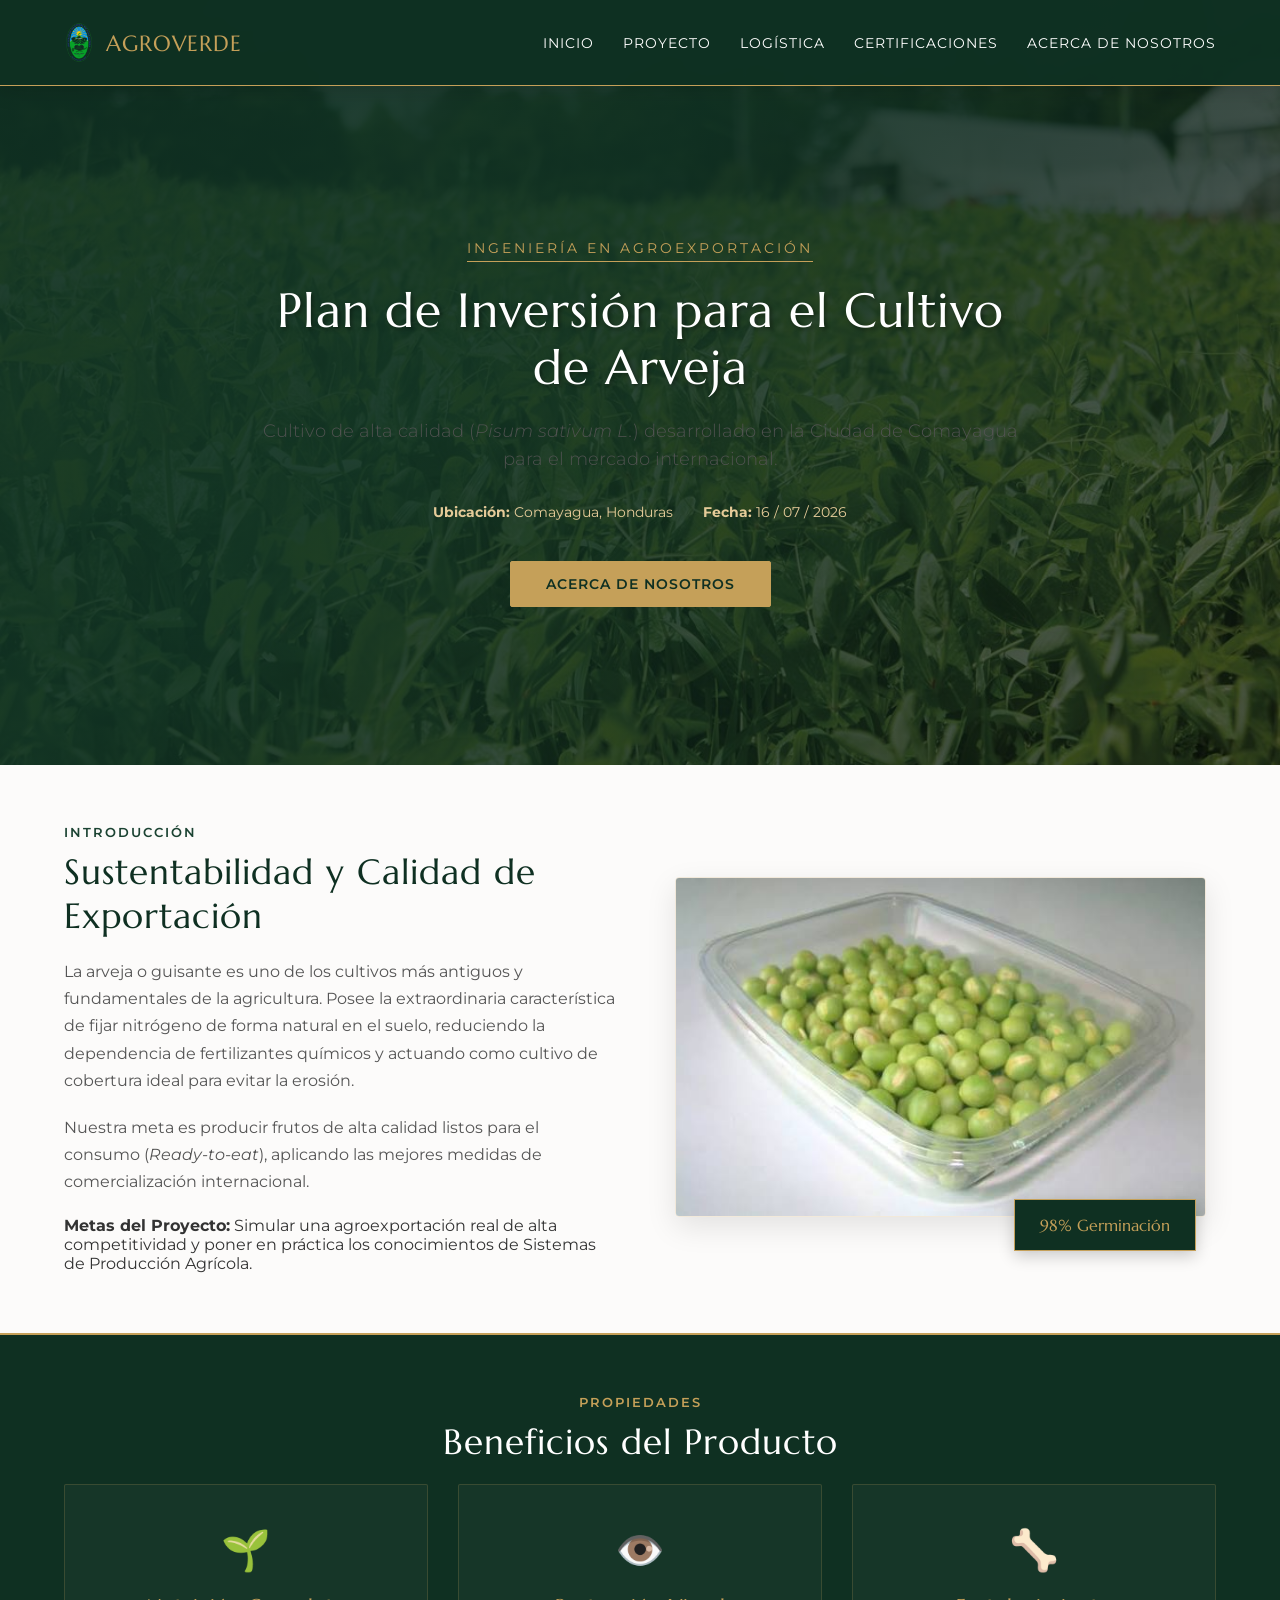
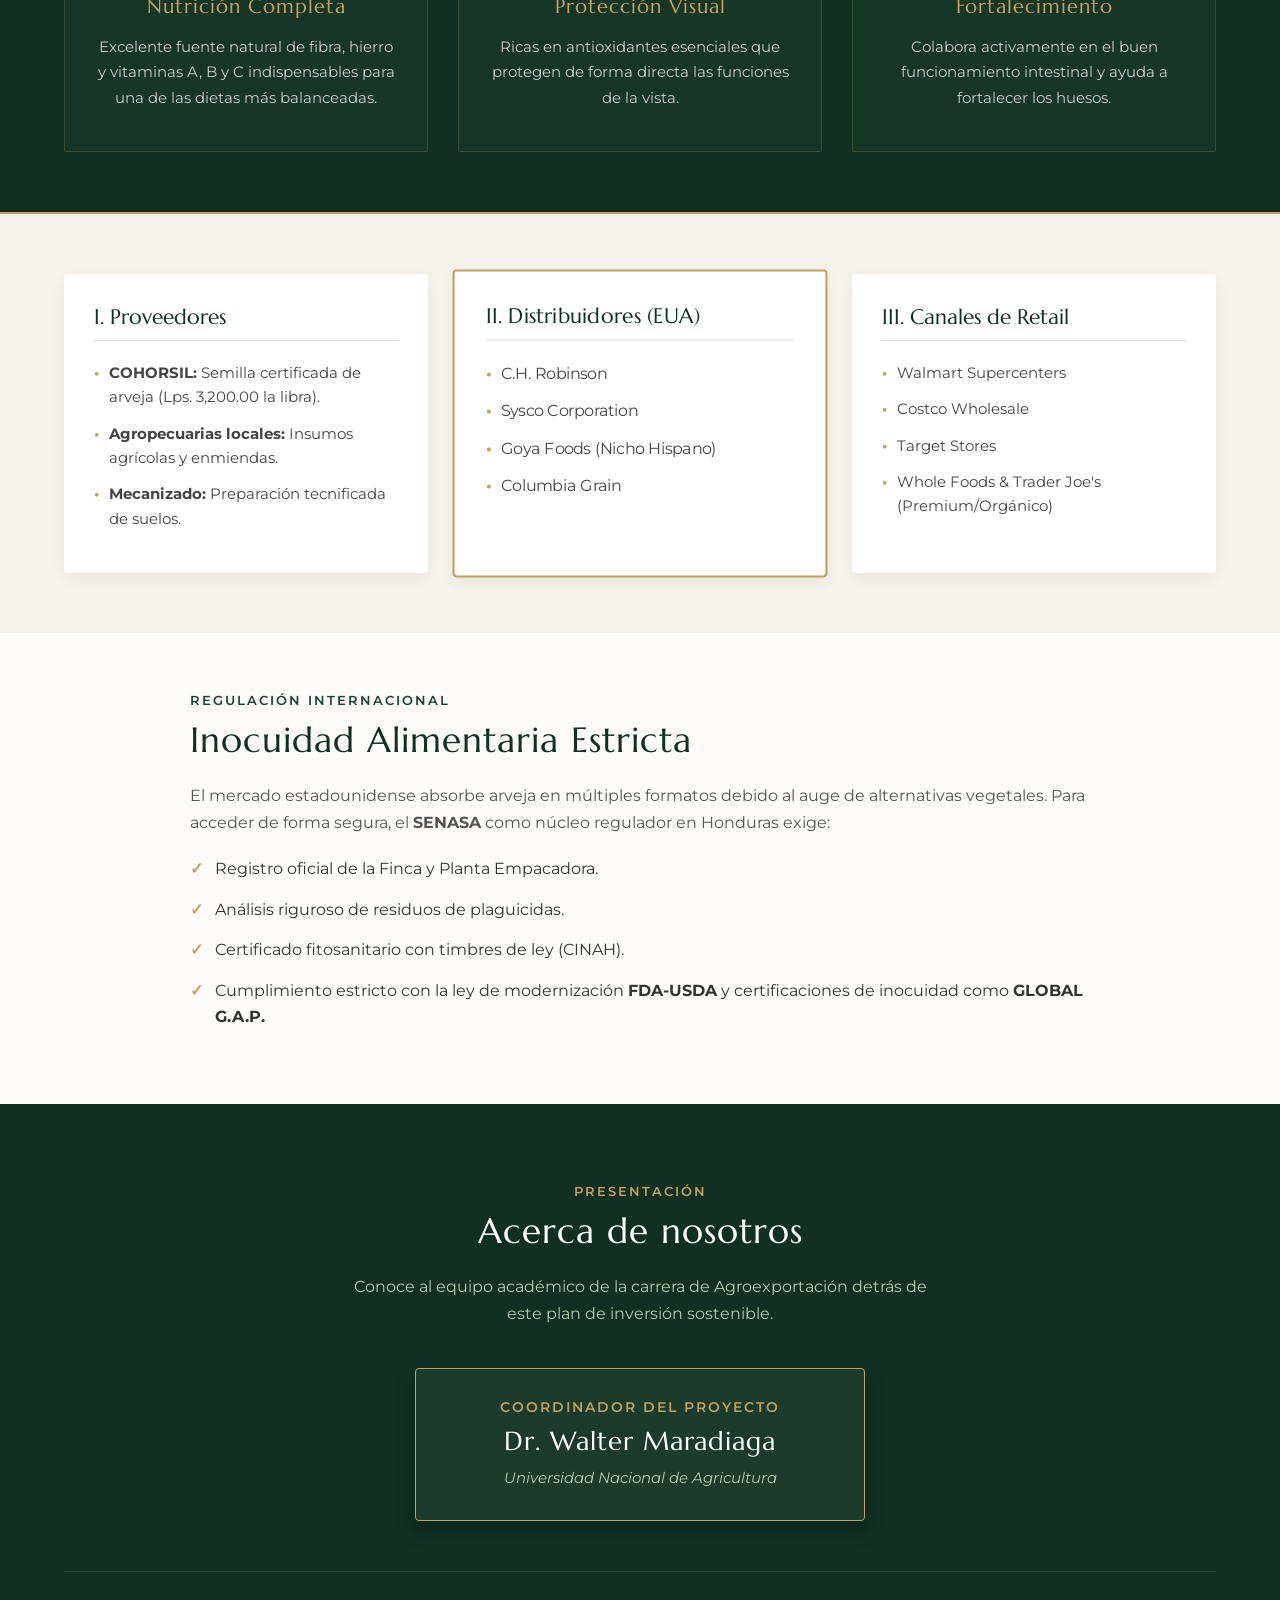
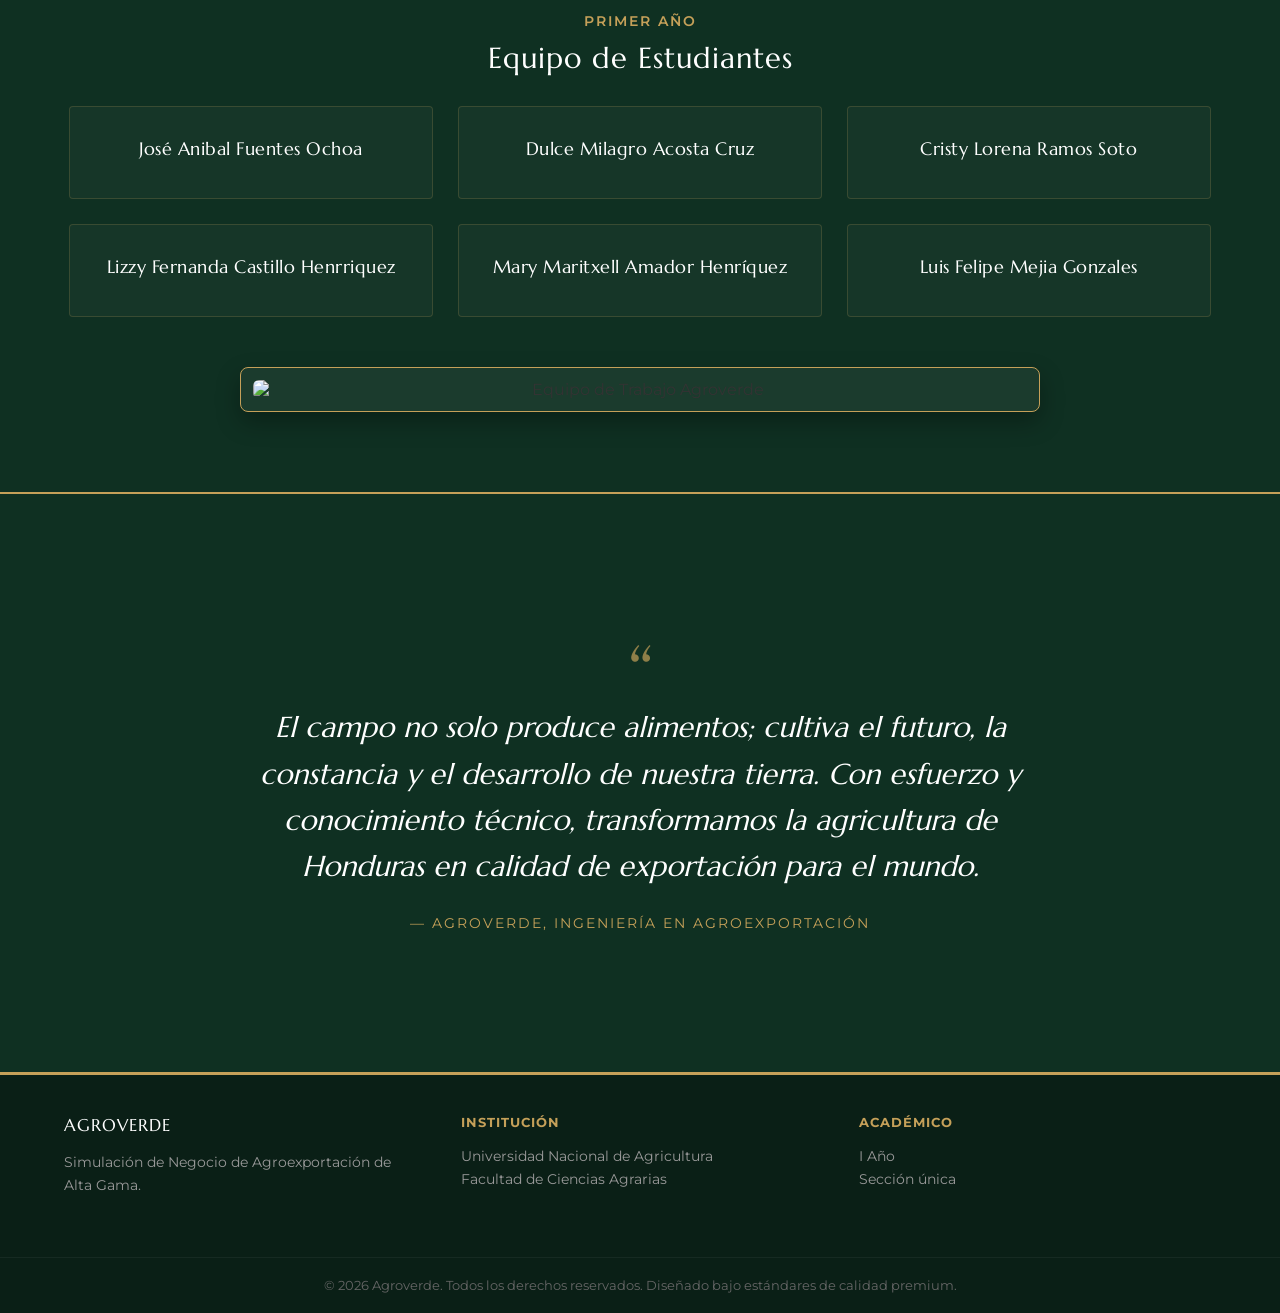
==== commit b3b3de0d: "Update index.html" ====
--- a/index.html
+++ b/index.html
@@ -193,7 +193,7 @@
         </div>
     </section>
 
-    <!-- ÚLTIMO: Sección "Acerca de nosotros" (Coordinador y Alumnos Juntos al Final) -->
+    <!-- ÚLTIMO: Sección "Acerca de nosotros" (Coordinador, Alumnos y Fotografía Grupal) -->
     <section id="nosotros" class="team-section">
         <div class="container">
             <div class="text-center" style="margin-bottom: 40px;">
@@ -239,6 +239,13 @@
                 <!-- Tarjeta 6 -->
                 <div class="member-card">
                     <h3>Luis Felipe Mejia Gonzales</h3>
+                </div>
+            </div>
+
+            <!-- Fotografía de los Participantes -->
+            <div style="margin-top: 50px; text-align: center;">
+                <div style="max-width: 800px; margin: 0 auto; padding: 12px; background: rgba(255, 255, 255, 0.05); border: 1px solid var(--gold); border-radius: 8px; box-shadow: 0 10px 25px rgba(0,0,0,0.3);">
+                    <img src="equipo.jpg" alt="Equipo de Trabajo Agroverde" style="width: 100%; height: auto; border-radius: 6px; display: block;">
                 </div>
             </div>
         </div>
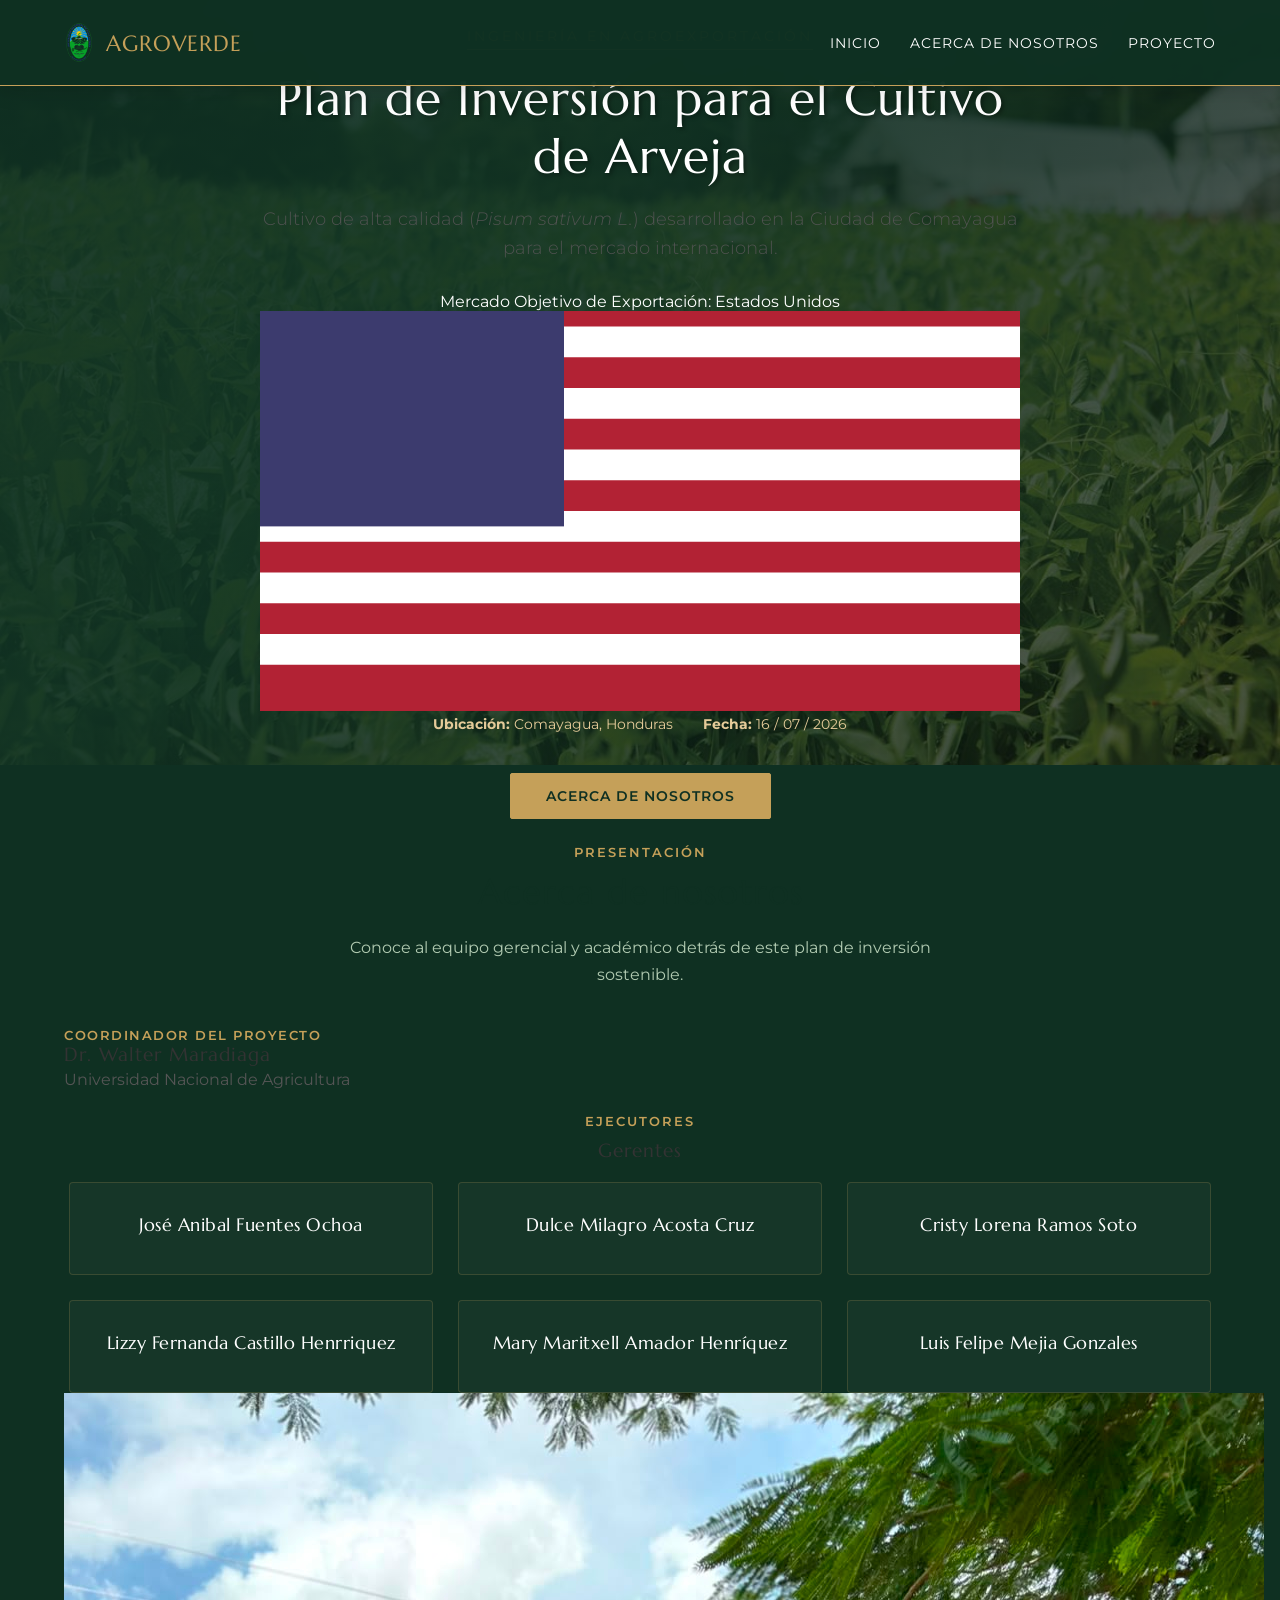
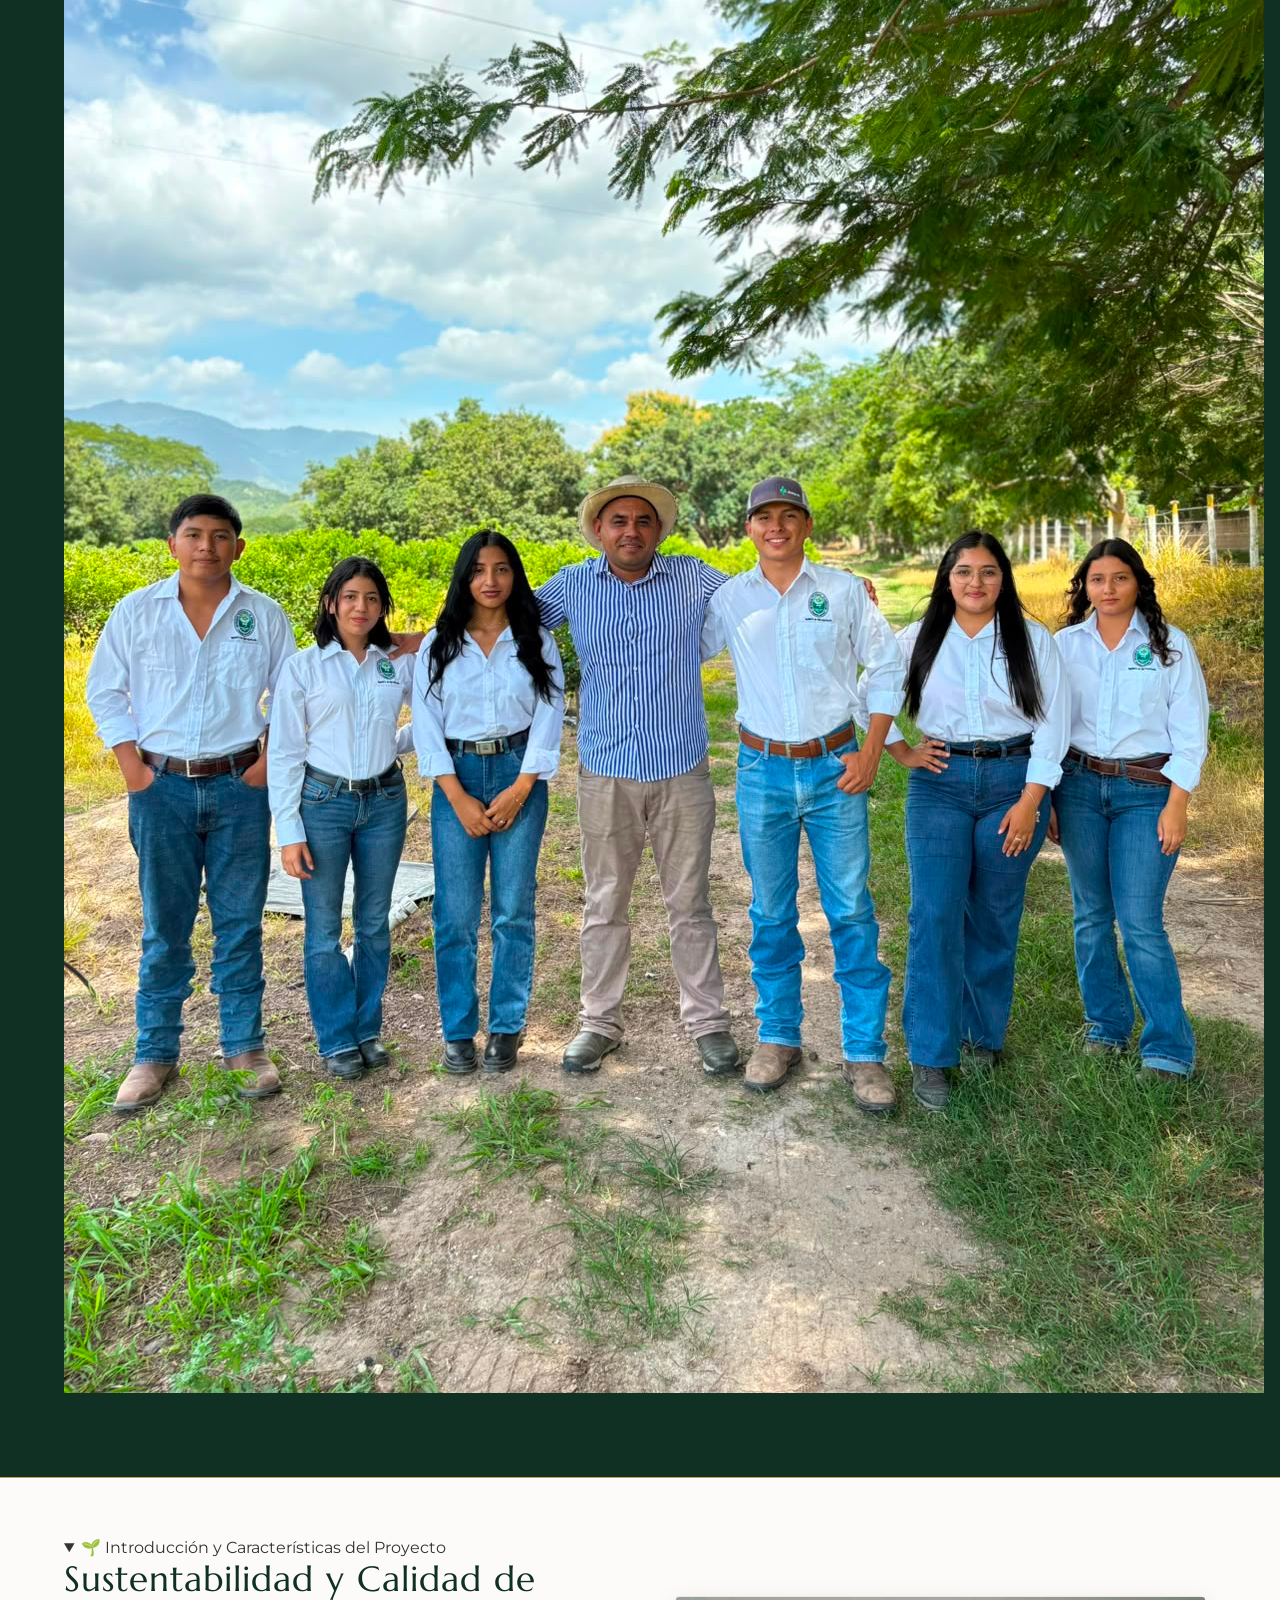
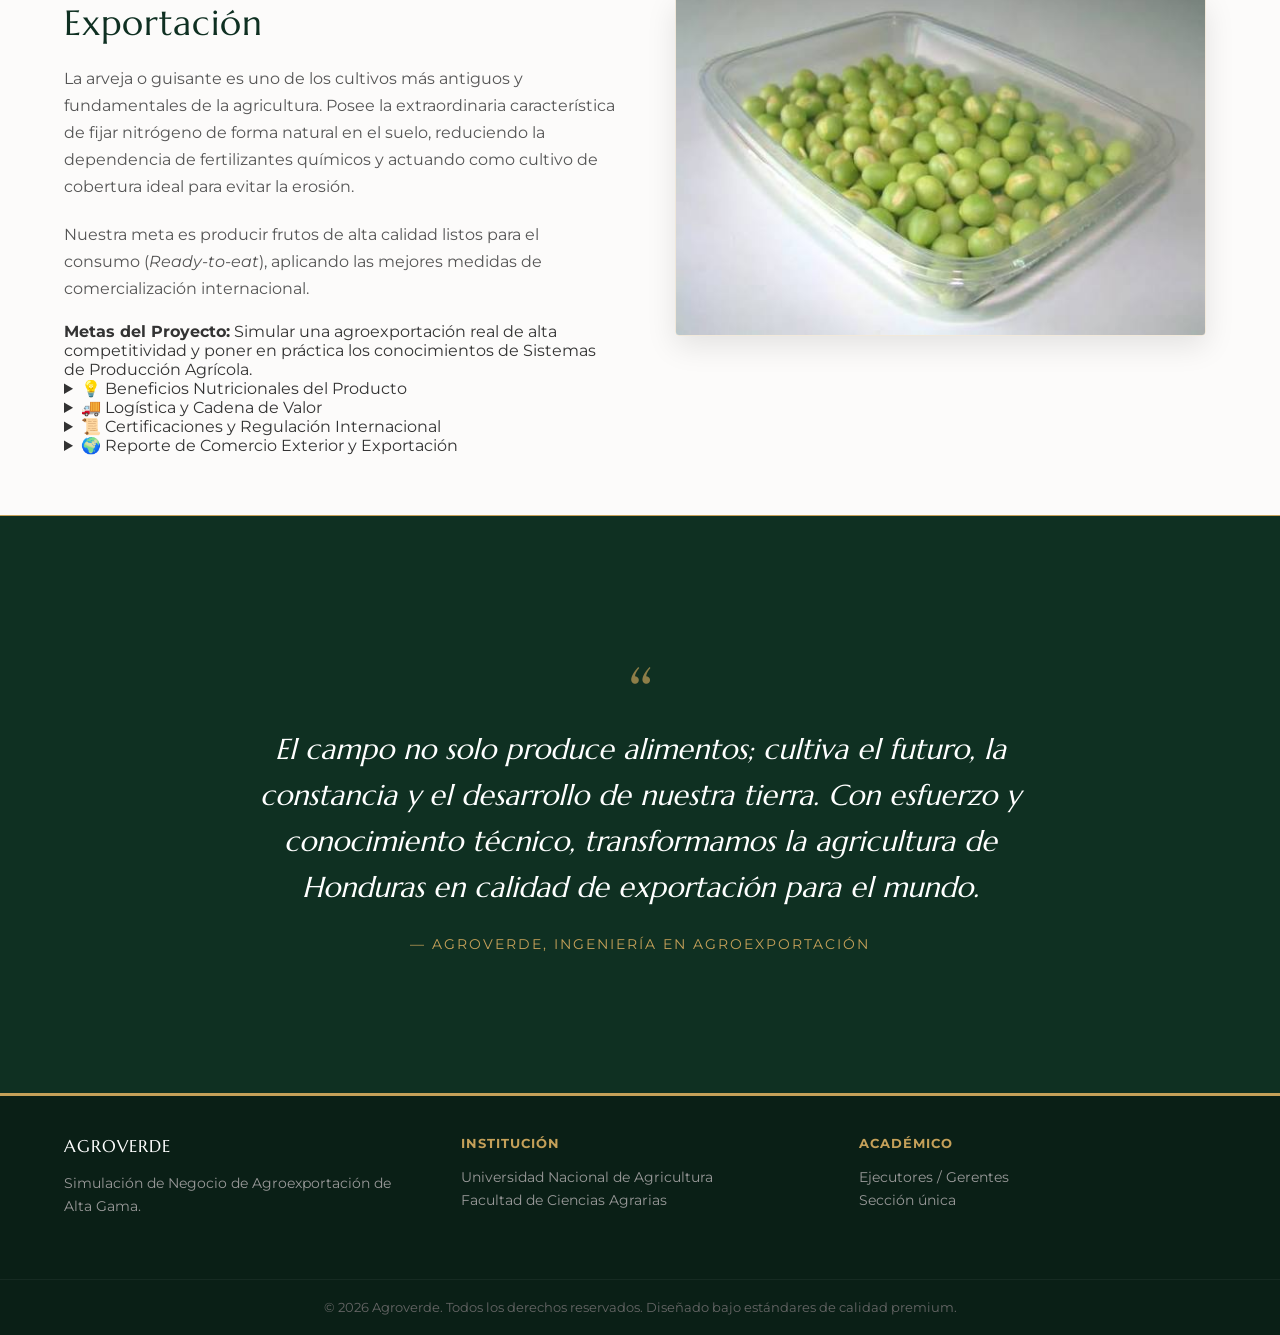
==== commit a16057b4: "Update index.html" ====
--- a/index.html
+++ b/index.html
@@ -20,10 +20,8 @@
         </div>
         <nav class="nav-links">
             <a href="#inicio">Inicio</a>
-            <a href="#proyecto">Proyecto</a>
-            <a href="#logistica">Logística</a>
-            <a href="#certificaciones">Certificaciones</a>
             <a href="#nosotros">Acerca de nosotros</a>
+            <a href="#desplegables">Proyecto</a>
         </nav>
     </header>
 
@@ -35,219 +33,174 @@
             <h1 class="hero-title">Plan de Inversión para el Cultivo de Arveja</h1>
             <p class="hero-subtitle">Cultivo de alta calidad (<em>Pisum sativum L.</em>) desarrollado en la Ciudad de Comayagua para el mercado internacional.</p>
             
+            <!-- Mercado Objetivo con Bandera de EE. UU. -->
+            <div class="export-target">
+                <span>Mercado Objetivo de Exportación: Estados Unidos</span>
+                <svg class="us-flag" viewBox="0 0 741 390">
+                    <rect width="741" height="390" fill="#b22234"/>
+                    <path d="M0,30H741M0,90H741M0,150H741M0,210H741M0,270H741M0,330H741" stroke="#fff" stroke-width="30"/>
+                    <rect width="296.4" height="210" fill="#3c3b6e"/>
+                </svg>
+            </div>
+
             <div class="hero-meta">
                 <span><strong>Ubicación:</strong> Comayagua, Honduras</span>
                 <span><strong>Fecha:</strong> 16 / 07 / 2026</span>
             </div>
-            <!-- El botón apunta a la sección "Acerca de nosotros" al final de la página -->
             <a href="#nosotros" class="btn-primary">Acerca de nosotros</a>
         </div>
     </section>
 
-    <!-- PRIMERO: Sección de Introducción y Características -->
-    <section id="proyecto" class="info-section">
-        <div class="container grid-2">
-            <div class="info-text">
-                <span class="section-tag">Introducción</span>
-                <h2>Sustentabilidad y Calidad de Exportación</h2>
-                <p>La arveja o guisante es uno de los cultivos más antiguos y fundamentales de la agricultura. Posee la extraordinaria característica de fijar nitrógeno de forma natural en el suelo, reduciendo la dependencia de fertilizantes químicos y actuando como cultivo de cobertura ideal para evitar la erosión.</p>
-                <p>Nuestra meta es producir frutos de alta calidad listos para el consumo (<em>Ready-to-eat</em>), aplicando las mejores medidas de comercialización internacional.</p>
-                
-                <div class="project-goals">
-                    <div class="goal-item">
-                        <strong>Metas del Proyecto:</strong> Simular una agroexportación real de alta competitividad y poner en práctica los conocimientos de Sistemas de Producción Agrícola.
-                    </div>
-                </div>
-            </div>
-            <div class="info-image-box">
-                <img src="arveja_bowl.jpeg" alt="Cultivo de Arveja Premium" class="featured-image">
-                <div class="floating-badge">98% Germinación</div>
-            </div>
-        </div>
-    </section>
-
-    <!-- Sección de Beneficios Nutricionales (Estilo Infografía Nescafé) -->
-    <section class="benefits-section">
-        <div class="container">
-            <div class="text-center">
-                <span class="section-tag gold">Propiedades</span>
-                <h2 class="light-text">Beneficios del Producto</h2>
-            </div>
-            <div class="grid-3">
-                <div class="benefit-card">
-                    <div class="icon">🌱</div>
-                    <h3>Nutrición Completa</h3>
-                    <p>Excelente fuente natural de fibra, hierro y vitaminas A, B y C indispensables para una de las dietas más balanceadas.</p>
-                </div>
-                <div class="benefit-card">
-                    <div class="icon">👁️</div>
-                    <h3>Protección Visual</h3>
-                    <p>Ricas en antioxidantes esenciales que protegen de forma directa las funciones de la vista.</p>
-                </div>
-                <div class="benefit-card">
-                    <div class="icon">🦴</div>
-                    <h3>Fortalecimiento</h3>
-                    <p>Colabora activamente en el buen funcionamiento intestinal y ayuda a fortalecer los huesos.</p>
-                </div>
-            </div>
-        </div>
-    </section>
-
-    <!-- Sección de Proyecciones Financieras (OCULTADA por completo) -->
-    <section id="proyecciones" class="finance-section" style="display: none;">
-        <div class="container">
-            <span class="section-tag">Finanzas del Proyecto</span>
-            <h2>Proyección de Ventas y Rendimiento</h2>
-            <p class="section-desc">Cálculos basados en una densidad poblacional de <strong>222,222 plantas por hectárea</strong> con un distanciamiento de doble hilera.</p>
-
-            <div class="metrics-grid">
-                <div class="metric-box">
-                    <span class="metric-val">226,757</span>
-                    <span class="metric-lbl">Semillas / Ha</span>
-                </div>
-                <div class="metric-box">
-                    <span class="metric-val">4,444,440</span>
-                    <span class="metric-lbl">Vainas Estimadas / Ha</span>
-                </div>
-                <div class="metric-box">
-                    <span class="metric-val">48,840</span>
-                    <span class="metric-lbl">Bandejas (1 lb) / Ha</span>
-                </div>
-            </div>
-
-            <div class="table-container">
-                <table class="styled-table">
-                    <thead>
-                        <tr>
-                            <th>Producto</th>
-                            <th>Presentación</th>
-                            <th>Cantidad por Ha</th>
-                            <th>Precio Unitario</th>
-                            <th>Ingresos Brutos</th>
-                        </tr>
-                    </thead>
-                    <tbody>
-                        <tr>
-                            <td><strong>Arveja Premium</strong></td>
-                            <td>Bandeja de 1 lb (Ready-to-eat)</td>
-                            <td>48,840 bandejas</td>
-                            <td>106.00 Lps.</td>
-                            <td class="gold-text font-bold">5,177,040.00 Lps.</td>
-                        </tr>
-                        <tr class="total-row">
-                            <td colspan="4" class="text-right">TOTAL DE INGRESOS BRUTOS:</td>
-                            <td>5,177,040.00 LPS</td>
-                        </tr>
-                    </tbody>
-                </table>
-            </div>
-        </div>
-    </section>
-
-    <!-- Sección de Logística y Mercado Global -->
-    <section id="logistica" class="logistic-section">
-        <div class="container grid-3">
-            <div class="logistic-card">
-                <div class="card-header">I. Proveedores</div>
-                <ul class="card-list">
-                    <li><strong>COHORSIL:</strong> Semilla certificada de arveja (Lps. 3,200.00 la libra).</li>
-                    <li><strong>Agropecuarias locales:</strong> Insumos agrícolas y enmiendas.</li>
-                    <li><strong>Mecanizado:</strong> Preparación tecnificada de suelos.</li>
-                </ul>
-            </div>
-            <div class="logistic-card highlight-card">
-                <div class="card-header">II. Distribuidores (EUA)</div>
-                <ul class="card-list">
-                    <li>C.H. Robinson</li>
-                    <li>Sysco Corporation</li>
-                    <li>Goya Foods (Nicho Hispano)</li>
-                    <li>Columbia Grain</li>
-                </ul>
-            </div>
-            <div class="logistic-card">
-                <div class="card-header">III. Canales de Retail</div>
-                <ul class="card-list">
-                    <li>Walmart Supercenters</li>
-                    <li>Costco Wholesale</li>
-                    <li>Target Stores</li>
-                    <li>Whole Foods & Trader Joe's (Premium/Orgánico)</li>
-                </ul>
-            </div>
-        </div>
-    </section>
-
-    <!-- Sección de Certificaciones (Imagen removida con éxito) -->
-    <section id="certificaciones" class="certifications-section">
-        <div class="container" style="max-width: 900px; margin: 0 auto;">
-            <div class="info-text" style="width: 100%;">
-                <span class="section-tag">Regulación Internacional</span>
-                <h2>Inocuidad Alimentaria Estricta</h2>
-                <p>El mercado estadounidense absorbe arveja en múltiples formatos debido al auge de alternativas vegetales. Para acceder de forma segura, el <strong>SENASA</strong> como núcleo regulador en Honduras exige:</p>
-                <ul class="styled-list">
-                    <li>Registro oficial de la Finca y Planta Empacadora.</li>
-                    <li>Análisis riguroso de residuos de plaguicidas.</li>
-                    <li>Certificado fitosanitario con timbres de ley (CINAH).</li>
-                    <li>Cumplimiento estricto con la ley de modernización <strong>FDA-USDA</strong> y certificaciones de inocuidad como <strong>GLOBAL G.A.P.</strong></li>
-                </ul>
-            </div>
-        </div>
-    </section>
-
-    <!-- ÚLTIMO: Sección "Acerca de nosotros" (Coordinador, Alumnos y Fotografía Grupal) -->
+    <!-- PRIMERO: SECCIÓN ACERCA DE NOSOTROS (Portada/Inicio) -->
     <section id="nosotros" class="team-section">
         <div class="container">
-            <div class="text-center" style="margin-bottom: 40px;">
+            <div class="text-center team-header">
                 <span class="section-tag gold">Presentación</span>
-                <h2 class="light-text">Acerca de nosotros</h2>
-                <p class="team-sub">Conoce al equipo académico de la carrera de Agroexportación detrás de este plan de inversión sostenible.</p>
-            </div>
-
-            <!-- Tarjeta Destacada del Coordinador (Centrada y elegante) -->
-            <div style="max-width: 450px; margin: 0 auto 50px auto; text-align: center; background: rgba(255, 255, 255, 0.05); border: 1px solid var(--gold); padding: 30px; border-radius: 4px; box-shadow: 0 10px 20px rgba(0,0,0,0.2);">
-                <span class="member-role" style="margin-bottom: 10px; display: block; color: var(--gold); font-size: 0.85rem; letter-spacing: 2px; font-weight: 600;">Coordinador del Proyecto</span>
-                <h3 style="color: #fff; font-size: 1.6rem; font-family: 'Marcellus', serif; margin-bottom: 8px;">Dr. Walter Maradiaga</h3>
-                <p style="color: #b2cbb2; font-size: 0.95rem; font-style: italic; margin-bottom: 0;">Universidad Nacional de Agricultura</p>
-            </div>
-
-            <!-- Subtítulo para la cuadrícula de estudiantes -->
-            <div class="text-center" style="margin-bottom: 30px; border-top: 1px solid rgba(255, 255, 255, 0.1); padding-top: 40px;">
-                <span class="section-tag gold" style="font-size: 0.9rem;">Primer Año</span>
-                <h3 style="color: #fff; font-family: 'Marcellus', serif; font-size: 1.8rem; margin-top: 5px;">Equipo de Estudiantes</h3>
+                <h2>Acerca de nosotros</h2>
+                <p class="team-sub">Conoce al equipo gerencial y académico detrás de este plan de inversión sostenible.</p>
+            </div>
+
+            <!-- Tarjeta Destacada del Coordinador -->
+            <div class="coordinator-card">
+                <span class="member-role">Coordinador del Proyecto</span>
+                <h3>Dr. Walter Maradiaga</h3>
+                <p>Universidad Nacional de Agricultura</p>
+            </div>
+
+            <!-- Subtítulo para Gerentes y Ejecutores -->
+            <div class="text-center team-exec-title">
+                <span class="section-tag gold">Ejecutores</span>
+                <h3>Gerentes</h3>
             </div>
             
             <div class="members-grid">
-                <!-- Tarjeta 1 -->
-                <div class="member-card">
-                    <h3>José Anibal Fuentes Ochoa</h3>
-                </div>
-                <!-- Tarjeta 2 -->
-                <div class="member-card">
-                    <h3>Dulce Milagro Acosta Cruz</h3>
-                </div>
-                <!-- Tarjeta 3 -->
-                <div class="member-card">
-                    <h3>Cristy Lorena Ramos Soto</h3>
-                </div>
-                <!-- Tarjeta 4 -->
-                <div class="member-card">
-                    <h3>Lizzy Fernanda Castillo Henrriquez</h3>
-                </div>
-                <!-- Tarjeta 5 -->
-                <div class="member-card">
-                    <h3>Mary Maritxell Amador Henríquez</h3>
-                </div>
-                <!-- Tarjeta 6 -->
-                <div class="member-card">
-                    <h3>Luis Felipe Mejia Gonzales</h3>
-                </div>
+                <div class="member-card"><h3>José Anibal Fuentes Ochoa</h3></div>
+                <div class="member-card"><h3>Dulce Milagro Acosta Cruz</h3></div>
+                <div class="member-card"><h3>Cristy Lorena Ramos Soto</h3></div>
+                <div class="member-card"><h3>Lizzy Fernanda Castillo Henrriquez</h3></div>
+                <div class="member-card"><h3>Mary Maritxell Amador Henríquez</h3></div>
+                <div class="member-card"><h3>Luis Felipe Mejia Gonzales</h3></div>
             </div>
 
             <!-- Fotografía de los Participantes -->
-            <div style="margin-top: 50px; text-align: center;">
-                <div style="max-width: 800px; margin: 0 auto; padding: 12px; background: rgba(255, 255, 255, 0.05); border: 1px solid var(--gold); border-radius: 8px; box-shadow: 0 10px 25px rgba(0,0,0,0.3);">
-                    <img src="equipo.jpg" alt="Equipo de Trabajo Agroverde" style="width: 100%; height: auto; border-radius: 6px; display: block;">
-                </div>
-            </div>
+            <div class="team-photo-container">
+                <div class="team-photo-box">
+                    <img src="equipo.jpg" alt="Equipo Gerencial Agroverde">
+                </div>
+            </div>
+        </div>
+    </section>
+
+    <!-- SECCIONES DESPLEGABLES (Tipo Ventanas) -->
+    <section id="desplegables" class="windows-section">
+        <div class="container window-container">
+            
+            <!-- Ventana 1: Introducción -->
+            <details class="window-card" open>
+                <summary class="window-header">🌱 Introducción y Características del Proyecto</summary>
+                <div class="window-content grid-2">
+                    <div class="info-text">
+                        <h2>Sustentabilidad y Calidad de Exportación</h2>
+                        <p>La arveja o guisante es uno de los cultivos más antiguos y fundamentales de la agricultura. Posee la extraordinaria característica de fijar nitrógeno de forma natural en el suelo, reduciendo la dependencia de fertilizantes químicos y actuando como cultivo de cobertura ideal para evitar la erosión.</p>
+                        <p>Nuestra meta es producir frutos de alta calidad listos para el consumo (<em>Ready-to-eat</em>), aplicando las mejores medidas de comercialización internacional.</p>
+                        <div class="project-goals">
+                            <strong>Metas del Proyecto:</strong> Simular una agroexportación real de alta competitividad y poner en práctica los conocimientos de Sistemas de Producción Agrícola.
+                        </div>
+                    </div>
+                    <div class="info-image-box">
+                        <img src="arveja_bowl.jpeg" alt="Cultivo de Arveja Premium" class="featured-image">
+                    </div>
+                </div>
+            </details>
+
+            <!-- Ventana 2: Beneficios Nutricionales -->
+            <details class="window-card">
+                <summary class="window-header">💡 Beneficios Nutricionales del Producto</summary>
+                <div class="window-content">
+                    <div class="grid-3">
+                        <div class="benefit-card">
+                            <div class="icon">🌱</div>
+                            <h3>Nutrición Completa</h3>
+                            <p>Excelente fuente natural de fibra, hierro y vitaminas A, B y C indispensables para una dieta balanceada.</p>
+                        </div>
+                        <div class="benefit-card">
+                            <div class="icon">👁️</div>
+                            <h3>Protección Visual</h3>
+                            <p>Ricas en antioxidantes esenciales que protegen de forma directa las funciones de la vista.</p>
+                        </div>
+                        <div class="benefit-card">
+                            <div class="icon">🦴</div>
+                            <h3>Fortalecimiento</h3>
+                            <p>Colabora activamente en el buen funcionamiento intestinal y ayuda a fortalecer los huesos.</p>
+                        </div>
+                    </div>
+                </div>
+            </details>
+
+            <!-- Ventana 3: Logística y Mercado Global -->
+            <details class="window-card">
+                <summary class="window-header">🚚 Logística y Cadena de Valor</summary>
+                <div class="window-content">
+                    <div class="grid-3">
+                        <div class="logistic-card">
+                            <div class="card-header">I. Proveedores</div>
+                            <ul class="card-list">
+                                <li><strong>COHORSIL:</strong> Semilla certificada de arveja (Lps. 3,200.00 la libra).</li>
+                                <li><strong>Agropecuarias locales:</strong> Insumos agrícolas.</li>
+                                <li><strong>Mecanizado:</strong> Preparación tecnificada.</li>
+                            </ul>
+                        </div>
+                        <div class="logistic-card highlight-card">
+                            <div class="card-header">II. Distribuidores (EUA) 🇺🇸</div>
+                            <ul class="card-list">
+                                <li>C.H. Robinson</li>
+                                <li>Sysco Corporation</li>
+                                <li>Goya Foods (Nicho Hispano)</li>
+                                <li>Columbia Grain</li>
+                            </ul>
+                        </div>
+                        <div class="logistic-card">
+                            <div class="card-header">III. Canales de Retail</div>
+                            <ul class="card-list">
+                                <li>Walmart Supercenters</li>
+                                <li>Costco Wholesale</li>
+                                <li>Target Stores</li>
+                                <li>Whole Foods & Trader Joe's</li>
+                            </ul>
+                        </div>
+                    </div>
+                </div>
+            </details>
+
+            <!-- Ventana 4: Certificaciones y Regulaciones -->
+            <details class="window-card">
+                <summary class="window-header">📜 Certificaciones y Regulación Internacional</summary>
+                <div class="window-content">
+                    <h2>Inocuidad Alimentaria Estricta</h2>
+                    <p>El mercado estadounidense absorbe arveja en múltiples formatos. Para acceder de forma segura, el <strong>SENASA</strong> como núcleo regulador exige:</p>
+                    <ul class="styled-list">
+                        <li>Registro oficial de la Finca y Planta Empacadora.</li>
+                        <li>Análisis riguroso de residuos de plaguicidas.</li>
+                        <li>Certificado fitosanitario con timbres de ley (CINAH).</li>
+                        <li>Cumplimiento estricto con la ley de modernización <strong>FDA-USDA</strong> y certificaciones de inocuidad como <strong>GLOBAL G.A.P.</strong></li>
+                    </ul>
+                </div>
+            </details>
+
+            <!-- Ventana 5: Comercio Exterior y Países Receptores (Información del PDF) -->
+            <details class="window-card">
+                <summary class="window-header">🌍 Reporte de Comercio Exterior y Exportación</summary>
+                <div class="window-content">
+                    <h2>Mercados Receptores y Enfoque Estratégico</h2>
+                    <p>Estados Unidos destaca fuertemente como uno de los importadores más dinámicos de arveja fresca y refrigerada (sugar snap, arveja china y verde) proveniente de proveedores estratégicos de Latinoamérica[span_0](start_span)[span_0](end_span).</p>
+                    <ul class="styled-list">
+                        <li><strong>Estados Unidos (Mercado Clave):</strong> Principal destino receptor de arveja fresca y procesada[span_1](start_span)[span_1](end_span).</li>
+                        <li><strong>China:</strong> Mayor importador global en volumen, centrado en grano seco para procesamiento industrial de proteína y derivados[span_2](start_span)[span_2](end_span).</li>
+                        <li><strong>Canadá:</strong> Mayor proveedor y exportador mundial de arveja seca[span_3](start_span)[span_3](end_span).</li>
+                    </ul>
+                </div>
+            </details>
+
         </div>
     </section>
 
@@ -275,7 +228,7 @@
             </div>
             <div>
                 <h4>Académico</h4>
-                <p>I Año<br>Sección única</p>
+                <p>Ejecutores / Gerentes<br>Sección única</p>
             </div>
         </div>
         <div class="footer-bottom">
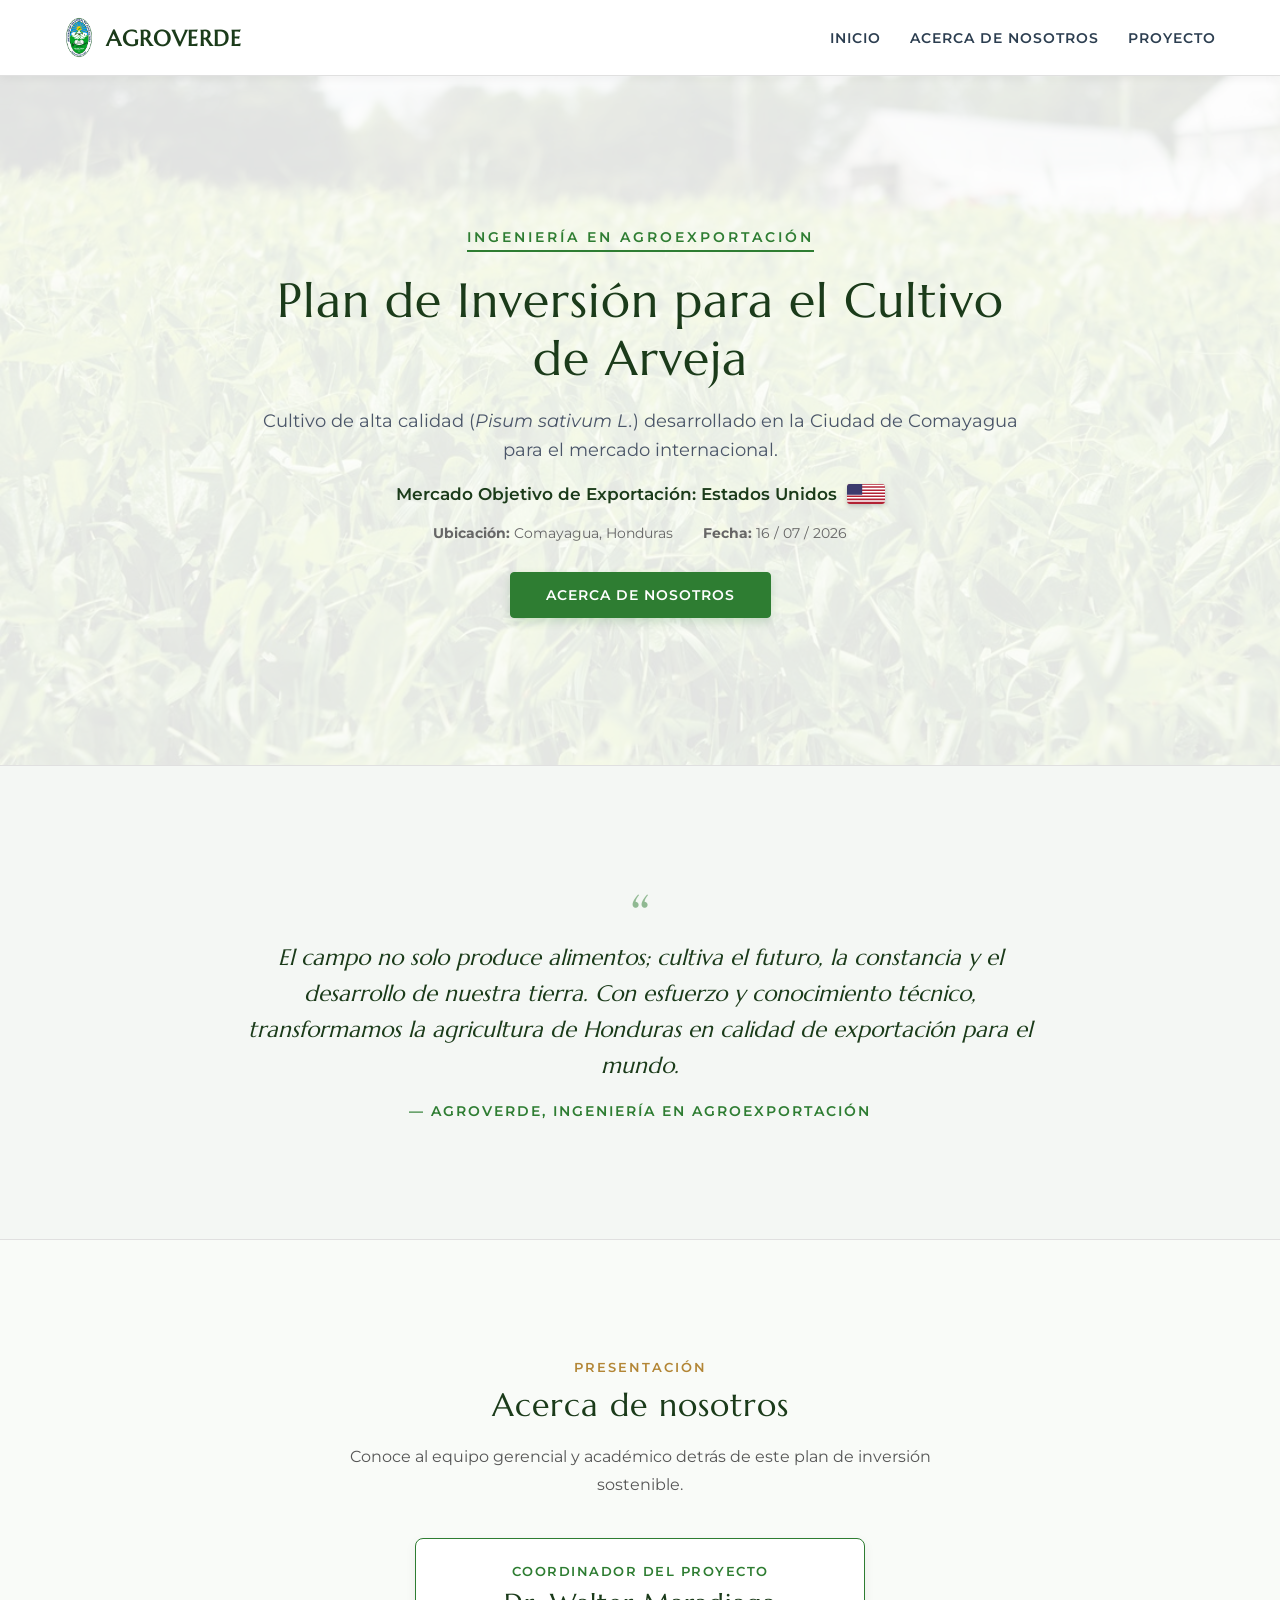
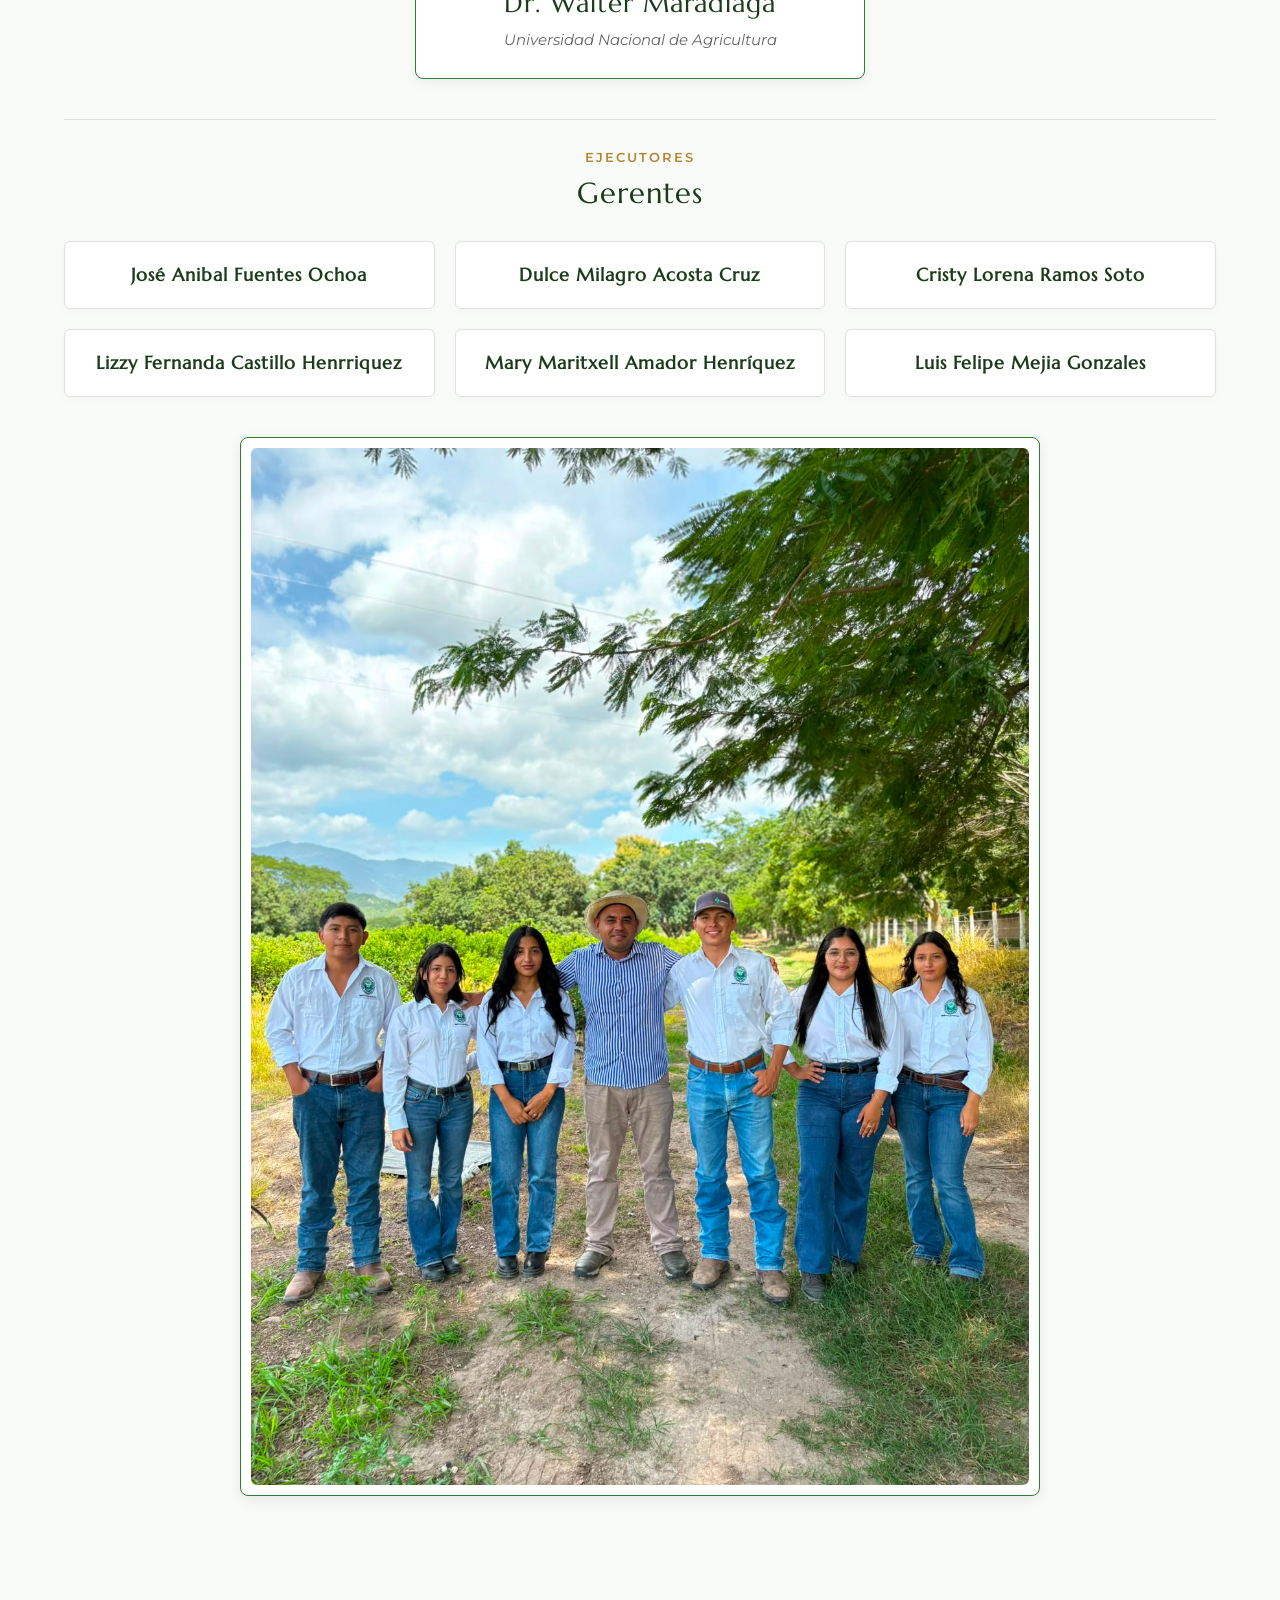
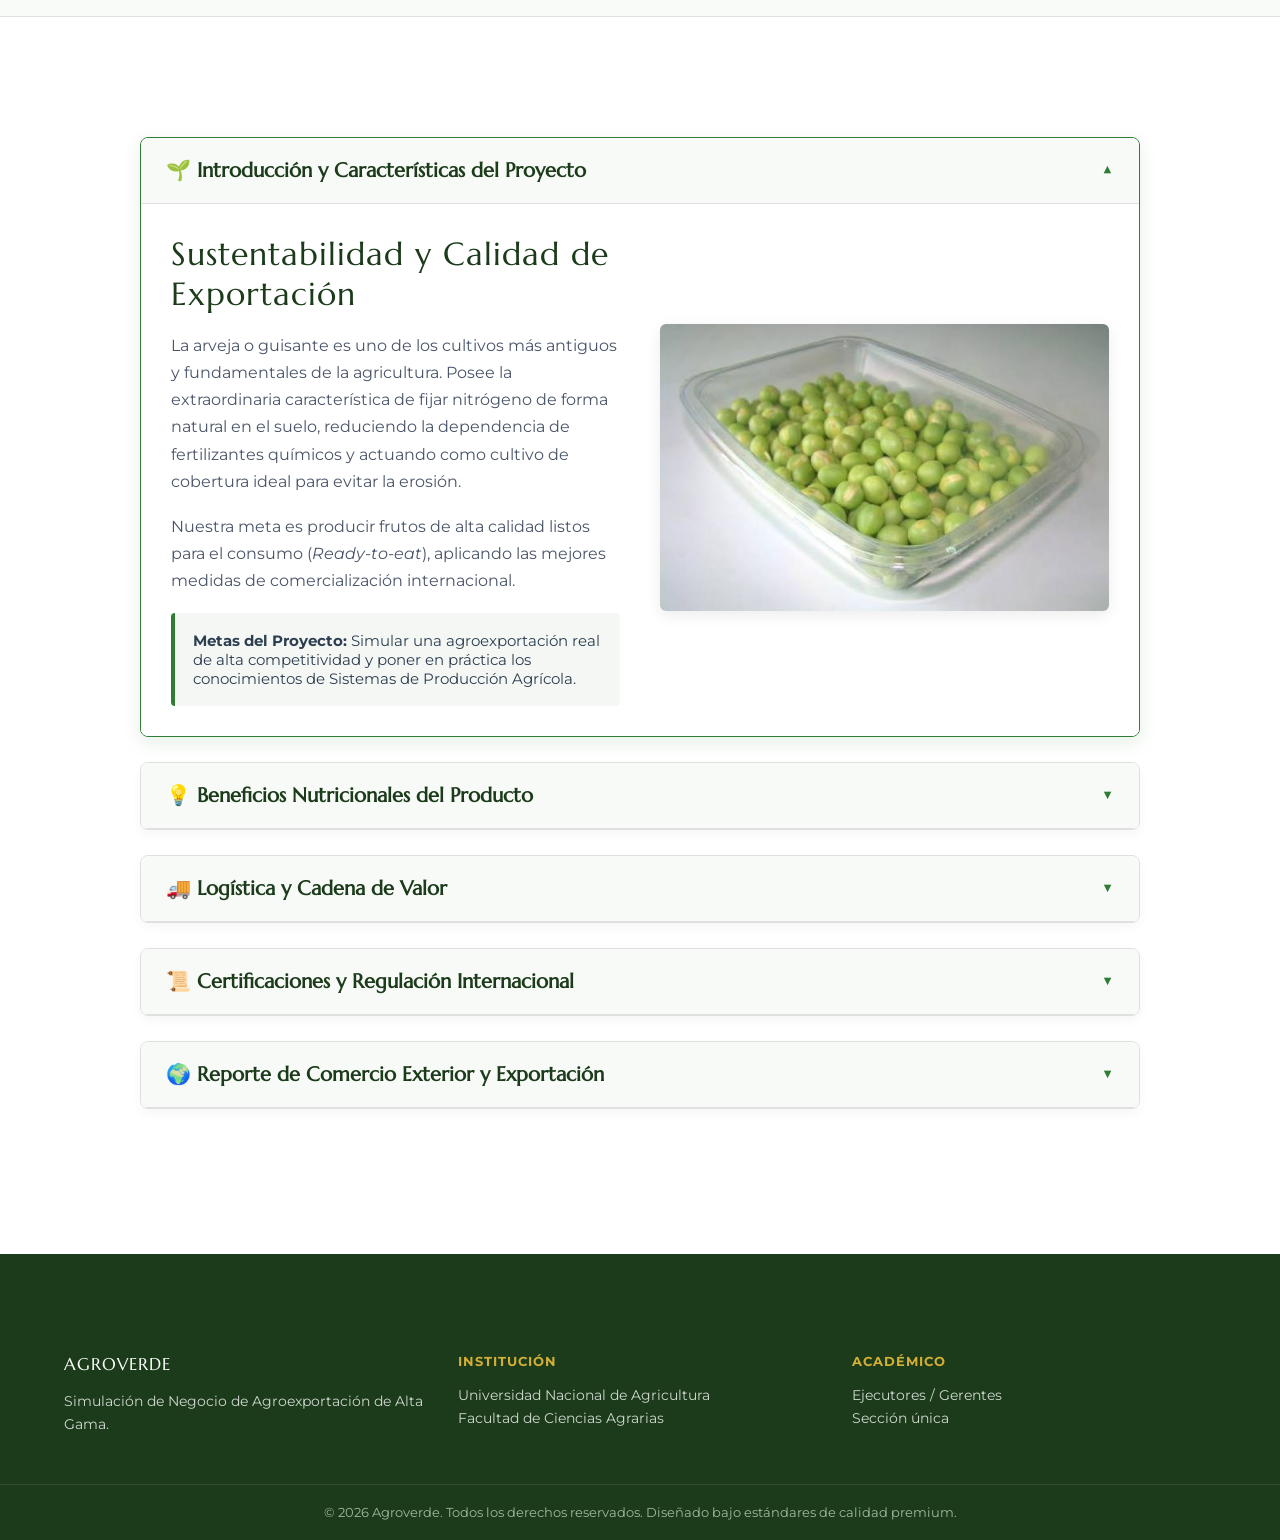
==== commit 299d6d1b: "Update index.html" ====
--- a/index.html
+++ b/index.html
@@ -51,7 +51,18 @@
         </div>
     </section>
 
-    <!-- PRIMERO: SECCIÓN ACERCA DE NOSOTROS (Portada/Inicio) -->
+    <!-- FRASE MOTIVADORA (Movida al principio, justo después del Hero) -->
+    <section class="quote-section">
+        <div class="container text-center">
+            <span class="quote-icon">“</span>
+            <blockquote class="motivational-quote">
+                El campo no solo produce alimentos; cultiva el futuro, la constancia y el desarrollo de nuestra tierra. Con esfuerzo y conocimiento técnico, transformamos la agricultura de Honduras en calidad de exportación para el mundo.
+            </blockquote>
+            <span class="quote-author">— Agroverde, Ingeniería en Agroexportación</span>
+        </div>
+    </section>
+
+    <!-- SECCIONES ACERCA DE NOSOTROS -->
     <section id="nosotros" class="team-section">
         <div class="container">
             <div class="text-center team-header">
@@ -187,31 +198,18 @@
                 </div>
             </details>
 
-            <!-- Ventana 5: Comercio Exterior y Países Receptores (Información del PDF) -->
+            <!-- Ventana 5: Comercio Exterior y Países Receptores -->
             <details class="window-card">
                 <summary class="window-header">🌍 Reporte de Comercio Exterior y Exportación</summary>
                 <div class="window-content">
                     <h2>Mercados Receptores y Enfoque Estratégico</h2>
-                    <p>Estados Unidos destaca fuertemente como uno de los importadores más dinámicos de arveja fresca y refrigerada (sugar snap, arveja china y verde) proveniente de proveedores estratégicos de Latinoamérica[span_0](start_span)[span_0](end_span).</p>
+                    <p>Estados Unidos destaca fuertemente como uno de los importadores más dinámicos de arveja fresca y refrigerada (sugar snap, arveja china y verde) proveniente de proveedores estratégicos de Latinoamérica.</p>
                     <ul class="styled-list">
-                        <li><strong>Estados Unidos (Mercado Clave):</strong> Principal destino receptor de arveja fresca y procesada[span_1](start_span)[span_1](end_span).</li>
-                        <li><strong>China:</strong> Mayor importador global en volumen, centrado en grano seco para procesamiento industrial de proteína y derivados[span_2](start_span)[span_2](end_span).</li>
-                        <li><strong>Canadá:</strong> Mayor proveedor y exportador mundial de arveja seca[span_3](start_span)[span_3](end_span).</li>
+                        <li><strong>Estados Unidos (Mercado Clave):</strong> Principal destino receptor de arveja fresca y procesada.</li>
                     </ul>
                 </div>
             </details>
 
-        </div>
-    </section>
-
-    <!-- Sección Especial: Frase Motivadora -->
-    <section class="quote-section">
-        <div class="container text-center">
-            <span class="quote-icon">“</span>
-            <blockquote class="motivational-quote">
-                El campo no solo produce alimentos; cultiva el futuro, la constancia y el desarrollo de nuestra tierra. Con esfuerzo y conocimiento técnico, transformamos la agricultura de Honduras en calidad de exportación para el mundo.
-            </blockquote>
-            <span class="quote-author">— Agroverde, Ingeniería en Agroexportación</span>
         </div>
     </section>
 
--- a/styles.css
+++ b/styles.css
@@ -1,5 +1,5 @@
 /* ==========================================================================
-   RESET GENERAL Y TIPOGRAFÍA
+   RESET GENERAL Y TIPOGRAFÍA (TEMA BLANCO / CLARO)
    ========================================================================== */
 * {
     margin: 0;
@@ -10,8 +10,8 @@
 html {
     scroll-behavior: smooth;
     font-family: 'Montserrat', sans-serif;
-    color: #333;
-    background-color: #fcfbfa;
+    color: #2c3e50;
+    background-color: #ffffff;
 }
 
 h1, h2, h3, .logo-text {
@@ -31,30 +31,31 @@
     text-align: center;
 }
 
-/* Paleta de colores principal */
+/* Paleta de colores ajustada para Fondo Blanco */
 :root {
-    --green-dark: #0f3022;   /* Verde botella premium */
-    --green-medium: #1b4332; /* Sombra corporativa */
-    --gold: #c5a059;         /* Oro satinado elegante */
-    --gold-light: #e5cb99;   /* Detalle oro suave */
-    --beige-bg: #f5f2eb;     /* Fondo beige cálido claro */
-}
-
-/* ==========================================================================
-   HEADER / NAVBAR
+    --green-dark: #1b3b1a;   /* Verde profundo corporativo */
+    --green-medium: #2e7d32; /* Verde forestal vivo */
+    --green-light: #f4f7f4;  /* Fondo verde muy suave */
+    --gold: #b38636;         /* Oro refinado */
+    --gold-light: #d4af37;   /* Oro satinado */
+    --border-color: #e0e0e0; /* Gris claro para bordes */
+}
+
+/* ==========================================================================
+   HEADER / NAVBAR (ESTILO BLANCO LIMPIO)
    ========================================================================== */
 .navbar {
     display: flex;
     justify-content: space-between;
     align-items: center;
-    padding: 20px 5%;
-    background-color: rgba(15, 48, 34, 0.98);
+    padding: 15px 5%;
+    background-color: #ffffff;
     position: fixed;
     width: 100%;
     top: 0;
     z-index: 1000;
-    border-bottom: 1px solid var(--gold);
-    box-shadow: 0 4px 20px rgba(0,0,0,0.15);
+    border-bottom: 1px solid var(--border-color);
+    box-shadow: 0 2px 10px rgba(0,0,0,0.05);
 }
 
 .logo-container {
@@ -69,33 +70,34 @@
 }
 
 .logo-text {
-    color: #fff;
     font-size: 1.4rem;
-    color: var(--gold);
+    color: var(--green-dark);
+    font-weight: bold;
 }
 
 .nav-links a {
-    color: #fff;
+    color: #2c3e50;
     text-decoration: none;
     margin-left: 25px;
     font-size: 0.9rem;
     text-transform: uppercase;
     letter-spacing: 1px;
+    font-weight: 600;
     transition: color 0.3s ease;
 }
 
 .nav-links a:hover {
-    color: var(--gold);
-}
-
-/* ==========================================================================
-   HERO SECTION
+    color: var(--green-medium);
+}
+
+/* ==========================================================================
+   HERO SECTION (PORTADA CLARA)
    ========================================================================== */
 .hero-section {
     height: 85vh;
     min-height: 500px;
     background: url('arvejas_background.jpeg') center/cover no-repeat;
-    background-color: var(--green-dark);
+    background-color: var(--green-light);
     position: relative;
     display: flex;
     align-items: center;
@@ -110,168 +112,290 @@
     left: 0;
     width: 100%;
     height: 100%;
-    background: linear-gradient(135deg, rgba(15, 48, 34, 0.92) 40%, rgba(0, 0, 0, 0.6));
+    background: rgba(255, 255, 255, 0.88);
 }
 
 .hero-content {
     position: relative;
     z-index: 10;
     max-width: 800px;
-    color: #fff;
+    color: var(--green-dark);
     padding: 0 20px;
 }
 
 .hero-badge {
-    color: var(--gold);
+    color: var(--green-medium);
     text-transform: uppercase;
     font-size: 0.85rem;
     letter-spacing: 3px;
     display: inline-block;
     margin-bottom: 20px;
-    border-bottom: 1px solid var(--gold);
+    border-bottom: 2px solid var(--green-medium);
     padding-bottom: 5px;
+    font-weight: 600;
 }
 
 .hero-title {
     font-size: 3rem;
     line-height: 1.2;
     margin-bottom: 20px;
-    text-shadow: 2px 2px 4px rgba(0,0,0,0.4);
+    color: var(--green-dark);
 }
 
 .hero-subtitle {
     font-family: 'Montserrat', sans-serif;
-    font-weight: 300;
+    font-weight: 400;
     font-size: 1.1rem;
     line-height: 1.6;
+    margin-bottom: 20px;
+    color: #4a5568;
+}
+
+/* Indicador de exportación con Bandera EE. UU. */
+.export-target {
+    margin: 20px 0;
+    font-size: 1.05rem;
+    font-weight: 600;
+    color: var(--green-dark);
+    display: flex;
+    align-items: center;
+    justify-content: center;
+    gap: 10px;
+}
+
+.us-flag {
+    width: 38px;
+    height: auto;
+    border-radius: 3px;
+    box-shadow: 0 2px 5px rgba(0,0,0,0.2);
+}
+
+.hero-meta {
     margin-bottom: 30px;
-    opacity: 0.9;
-}
-
-.hero-meta {
-    margin-bottom: 40px;
     font-size: 0.9rem;
     display: flex;
     justify-content: center;
     gap: 30px;
-    color: var(--gold-light);
+    color: #666;
 }
 
 .btn-primary {
     display: inline-block;
     padding: 14px 35px;
-    background-color: var(--gold);
-    color: var(--green-dark);
+    background-color: var(--green-medium);
+    color: #ffffff;
     text-decoration: none;
     font-weight: 600;
     text-transform: uppercase;
     font-size: 0.85rem;
     letter-spacing: 1px;
-    border-radius: 2px;
+    border-radius: 4px;
     transition: all 0.3s ease;
-    border: 1px solid var(--gold);
+    border: 1px solid var(--green-medium);
+    box-shadow: 0 4px 10px rgba(46, 125, 50, 0.2);
 }
 
 .btn-primary:hover {
-    background-color: transparent;
-    color: var(--gold);
-    box-shadow: 0 0 15px rgba(197, 160, 89, 0.4);
-}
-
-/* ==========================================================================
-   NUEVA SECCIÓN DE ALUMNOS (VISTOSA & PREMIUM)
+    background-color: var(--green-dark);
+    border-color: var(--green-dark);
+    color: #ffffff;
+    box-shadow: 0 6px 15px rgba(0, 0, 0, 0.15);
+}
+
+/* ==========================================================================
+   SECCIÓN ACERCA DE NOSOTROS (INICIO / PORTADA)
    ========================================================================== */
 .team-section {
-    background-color: var(--green-dark);
-    border-bottom: 1px solid var(--gold);
-    padding: 20px 0;
+    background-color: #f9fbf8;
+    border-bottom: 1px solid var(--border-color);
+    padding: 60px 0;
+}
+
+.team-header {
+    margin-bottom: 40px;
 }
 
 .team-sub {
-    color: #b2cbb2 !important;
+    color: #555;
     max-width: 600px;
+    margin: 0 auto;
+}
+
+.coordinator-card {
+    max-width: 450px;
     margin: 0 auto 40px auto;
+    text-align: center;
+    background: #ffffff;
+    border: 1px solid var(--green-medium);
+    padding: 25px;
+    border-radius: 8px;
+    box-shadow: 0 4px 12px rgba(0,0,0,0.06);
+}
+
+.coordinator-card h3 {
+    color: var(--green-dark);
+    font-size: 1.6rem;
+    margin-bottom: 8px;
+}
+
+.coordinator-card p {
+    color: #666;
+    font-size: 0.95rem;
+    font-style: italic;
+    margin-bottom: 0;
+}
+
+.team-exec-title {
+    margin-bottom: 30px;
+    border-top: 1px solid var(--border-color);
+    padding-top: 30px;
+}
+
+.team-exec-title h3 {
+    color: var(--green-dark);
+    font-size: 1.8rem;
+    margin-top: 5px;
 }
 
 .members-grid {
-    display: flex;
-    flex-wrap: wrap;
-    justify-content: center;
-    gap: 25px;
+    display: grid;
+    grid-template-columns: repeat(auto-fit, minmax(280px, 1fr));
+    gap: 20px;
     margin-top: 20px;
 }
 
 .member-card {
-    background: rgba(255, 255, 255, 0.03);
-    border: 1px solid rgba(197, 160, 89, 0.2);
-    border-radius: 4px;
-    padding: 30px 20px;
-    width: calc(33.333% - 20px);
-    min-width: 250px;
-    text-align: center;
-    transition: all 0.3s cubic-bezier(0.25, 0.8, 0.25, 1);
-    position: relative;
-    overflow: hidden;
-}
-
-.member-card::before {
-    content: '';
-    position: absolute;
-    top: 0;
-    left: 0;
-    width: 100%;
-    height: 3px;
-    background-color: var(--gold);
-    transform: scaleX(0);
-    transition: transform 0.3s ease;
+    background: #ffffff;
+    border: 1px solid var(--border-color);
+    border-radius: 6px;
+    padding: 22px 15px;
+    text-align: center;
+    transition: all 0.3s ease;
+    box-shadow: 0 2px 6px rgba(0,0,0,0.03);
 }
 
 .member-card:hover {
-    transform: translateY(-5px);
-    border-color: var(--gold);
-    background: rgba(255, 255, 255, 0.05);
-    box-shadow: 0 10px 20px rgba(0,0,0,0.2);
-}
-
-.member-card:hover::before {
-    transform: scaleX(1);
-}
-
-.member-icon {
-    font-size: 2rem;
-    margin-bottom: 15px;
+    transform: translateY(-4px);
+    border-color: var(--green-medium);
+    box-shadow: 0 8px 18px rgba(0,0,0,0.08);
 }
 
 .member-card h3 {
-    color: #fff;
-    font-size: 1.15rem;
-    margin-bottom: 8px;
-    letter-spacing: 0.5px;
+    color: var(--green-dark);
+    font-size: 1.1rem;
+    font-weight: 600;
 }
 
 .member-role {
     display: block;
     font-size: 0.8rem;
     text-transform: uppercase;
-    color: var(--gold);
+    color: var(--green-medium);
     letter-spacing: 1.5px;
     font-weight: 600;
-}
-
-/* ==========================================================================
-   LAYOUT GRID Y SECCIONES
+    margin-bottom: 8px;
+}
+
+.team-photo-container {
+    margin-top: 40px;
+    text-align: center;
+}
+
+.team-photo-box {
+    max-width: 800px;
+    margin: 0 auto;
+    padding: 10px;
+    background: #ffffff;
+    border: 1px solid var(--green-medium);
+    border-radius: 8px;
+    box-shadow: 0 4px 15px rgba(0,0,0,0.08);
+}
+
+.team-photo-box img {
+    width: 100%;
+    height: auto;
+    border-radius: 6px;
+    display: block;
+}
+
+/* ==========================================================================
+   VENTANAS DESPLEGABLES (DETAILS & SUMMARY)
+   ========================================================================== */
+.windows-section {
+    padding: 60px 0;
+    background-color: #ffffff;
+}
+
+.window-container {
+    max-width: 1000px;
+    margin: 0 auto;
+}
+
+.window-card {
+    background: #ffffff;
+    border: 1px solid var(--border-color);
+    border-radius: 8px;
+    margin-bottom: 25px;
+    box-shadow: 0 4px 12px rgba(0,0,0,0.04);
+    overflow: hidden;
+    transition: all 0.3s ease;
+}
+
+.window-card[open] {
+    border-color: var(--green-medium);
+    box-shadow: 0 6px 18px rgba(46, 125, 50, 0.12);
+}
+
+.window-header {
+    padding: 20px 25px;
+    font-family: 'Marcellus', serif;
+    font-size: 1.25rem;
+    font-weight: 600;
+    color: var(--green-dark);
+    background-color: #f8faf8;
+    cursor: pointer;
+    list-style: none;
+    display: flex;
+    justify-content: space-between;
+    align-items: center;
+    border-bottom: 1px solid var(--border-color);
+    user-select: none;
+}
+
+.window-header::-webkit-details-marker {
+    display: none;
+}
+
+.window-header::after {
+    content: '▼';
+    font-size: 0.8rem;
+    color: var(--green-medium);
+    transition: transform 0.3s ease;
+}
+
+.window-card[open] .window-header::after {
+    transform: rotate(180deg);
+}
+
+.window-content {
+    padding: 30px;
+    background: #ffffff;
+}
+
+/* ==========================================================================
+   LAYOUT GRID Y ELEMENTOS INTERNOS
    ========================================================================== */
 .grid-2 {
     display: grid;
     grid-template-columns: 1fr 1fr;
-    gap: 50px;
+    gap: 40px;
     align-items: center;
 }
 
 .grid-3 {
     display: grid;
-    grid-template-columns: 1fr 1fr 1fr;
-    gap: 30px;
+    grid-template-columns: repeat(auto-fit, minmax(240px, 1fr));
+    gap: 25px;
 }
 
 .section-tag {
@@ -289,190 +413,91 @@
 }
 
 h2 {
-    font-size: 2.2rem;
-    color: var(--green-dark);
-    margin-bottom: 20px;
-}
-
-.light-text {
-    color: #fff !important;
+    font-size: 2rem;
+    color: var(--green-dark);
+    margin-bottom: 18px;
 }
 
 p {
     font-size: 1rem;
     line-height: 1.7;
-    margin-bottom: 20px;
-    color: #555;
-}
-
-/* Cajas de Imágenes */
+    margin-bottom: 18px;
+    color: #4a5568;
+}
+
+.project-goals {
+    background: #f4f7f4;
+    padding: 18px;
+    border-left: 4px solid var(--green-medium);
+    border-radius: 4px;
+    font-size: 0.95rem;
+}
+
 .info-image-box {
-    position: relative;
-    padding: 10px;
+    text-align: center;
 }
 
 .featured-image {
     width: 100%;
+    max-width: 100%;
     height: auto;
-    border-radius: 4px;
-    box-shadow: 0 10px 30px rgba(0,0,0,0.1);
-    border: 1px solid rgba(197, 160, 89, 0.2);
-}
-
-.floating-badge {
-    position: absolute;
-    bottom: -20px;
-    right: 20px;
-    background-color: var(--green-dark);
-    color: var(--gold);
-    padding: 15px 25px;
-    font-family: 'Marcellus', serif;
-    border: 1px solid var(--gold);
-    box-shadow: 0 5px 15px rgba(0,0,0,0.2);
-}
-
-/* ==========================================================================
-   SECCIÓN BENEFICIOS (ESTILO PREMIUM OSCURO)
-   ========================================================================== */
-.benefits-section {
-    background-color: var(--green-dark);
-    border-top: 2px solid var(--gold);
-    border-bottom: 2px solid var(--gold);
-}
-
+    border-radius: 6px;
+    box-shadow: 0 4px 15px rgba(0,0,0,0.08);
+}
+
+/* Cajas de Beneficios */
 .benefit-card {
-    background-color: rgba(255, 255, 255, 0.03);
-    border: 1px solid rgba(197, 160, 89, 0.2);
-    padding: 40px 30px;
-    text-align: center;
-    border-radius: 2px;
-    transition: transform 0.3s ease, border-color 0.3s ease;
+    background-color: #f9fbf8;
+    border: 1px solid var(--border-color);
+    padding: 30px 20px;
+    text-align: center;
+    border-radius: 6px;
+    transition: transform 0.3s ease;
 }
 
 .benefit-card:hover {
-    transform: translateY(-5px);
-    border-color: var(--gold);
+    transform: translateY(-4px);
+    border-color: var(--green-medium);
 }
 
 .benefit-card .icon {
-    font-size: 2.5rem;
-    margin-bottom: 20px;
+    font-size: 2.2rem;
+    margin-bottom: 15px;
 }
 
 .benefit-card h3 {
-    color: var(--gold);
-    margin-bottom: 15px;
-    font-size: 1.25rem;
+    color: var(--green-dark);
+    margin-bottom: 12px;
+    font-size: 1.2rem;
 }
 
 .benefit-card p {
-    color: #ccc;
-    font-size: 0.95rem;
+    color: #666;
+    font-size: 0.9rem;
     margin-bottom: 0;
 }
 
-/* ==========================================================================
-   FINANZAS Y METRICAS
-   ========================================================================== */
-.finance-section {
-    background-color: #faf9f6;
-}
-
-.section-desc {
-    max-width: 600px;
-    margin-bottom: 40px;
-}
-
-.metrics-grid {
-    display: grid;
-    grid-template-columns: repeat(3, 1fr);
-    gap: 20px;
-    margin-bottom: 40px;
-}
-
-.metric-box {
-    background-color: #fff;
-    border-left: 4px solid var(--gold);
-    padding: 20px;
-    box-shadow: 0 4px 10px rgba(0,0,0,0.02);
-}
-
-.metric-val {
-    display: block;
-    font-family: 'Marcellus', serif;
-    font-size: 2rem;
-    color: var(--green-dark);
-}
-
-.metric-lbl {
-    font-size: 0.8rem;
-    text-transform: uppercase;
-    color: #777;
-    letter-spacing: 1px;
-}
-
-/* Tablas estilizadas */
-.table-container {
-    overflow-x: auto;
-}
-
-.styled-table {
-    width: 100%;
-    border-collapse: collapse;
-    background-color: #fff;
-    box-shadow: 0 5px 15px rgba(0,0,0,0.03);
-}
-
-.styled-table th {
-    background-color: var(--green-medium);
-    color: #fff;
-    text-align: left;
-    padding: 15px 20px;
-    font-size: 0.9rem;
-    letter-spacing: 1px;
-}
-
-.styled-table td {
-    padding: 15px 20px;
-    border-bottom: 1px solid #eee;
-    font-size: 0.95rem;
-}
-
-.total-row {
-    background-color: var(--beige-bg);
-    font-weight: 600;
-}
-
-.gold-text {
-    color: #b38636;
-}
-
-/* ==========================================================================
-   LOGÍSTICA
-   ========================================================================== */
-.logistic-section {
-    background-color: var(--beige-bg);
-}
-
+/* Logística */
 .logistic-card {
-    background-color: #fff;
-    padding: 30px;
-    border-radius: 4px;
-    box-shadow: 0 5px 15px rgba(0,0,0,0.05);
+    background-color: #f9fbf8;
+    padding: 25px;
+    border-radius: 6px;
+    border: 1px solid var(--border-color);
 }
 
 .highlight-card {
-    border: 2px solid var(--gold);
-    transform: scale(1.03);
+    background-color: #eef5ee;
+    border: 1px solid var(--green-medium);
 }
 
 .card-header {
     font-family: 'Marcellus', serif;
-    font-size: 1.3rem;
-    color: var(--green-dark);
-    margin-bottom: 20px;
-    border-bottom: 1px solid #ddd;
-    padding-bottom: 10px;
+    font-size: 1.2rem;
+    color: var(--green-dark);
+    font-weight: bold;
+    margin-bottom: 15px;
+    border-bottom: 1px solid var(--border-color);
+    padding-bottom: 8px;
 }
 
 .card-list {
@@ -482,38 +507,27 @@
 .card-list li {
     font-size: 0.95rem;
     line-height: 1.6;
-    margin-bottom: 12px;
+    margin-bottom: 10px;
     color: #444;
-    position: relative;
-    padding-left: 15px;
-}
-
-.card-list li::before {
-    content: "•";
-    color: var(--gold);
-    font-weight: bold;
-    position: absolute;
-    left: 0;
-}
-
-/* ==========================================================================
-   LISTAS Y DETALLES
-   ========================================================================== */
+}
+
+/* Listas con viñetas elegantes */
 .styled-list {
     list-style: none;
     margin-top: 15px;
 }
 
 .styled-list li {
-    margin-bottom: 15px;
+    margin-bottom: 12px;
     padding-left: 25px;
     position: relative;
     line-height: 1.6;
+    color: #4a5568;
 }
 
 .styled-list li::before {
     content: "✓";
-    color: var(--gold);
+    color: var(--green-medium);
     position: absolute;
     left: 0;
     font-weight: bold;
@@ -523,65 +537,65 @@
    SECCIÓN DE FRASE MOTIVADORA
    ========================================================================== */
 .quote-section {
-    background-color: var(--green-dark);
-    border-top: 1px solid var(--gold);
-    padding: 80px 0;
-    position: relative;
+    background-color: #f4f7f4;
+    border-top: 1px solid var(--border-color);
+    border-bottom: 1px solid var(--border-color);
+    padding: 60px 0;
 }
 
 .quote-icon {
     display: block;
     font-family: 'Marcellus', serif;
-    font-size: 5rem;
-    color: var(--gold);
+    font-size: 4rem;
+    color: var(--green-medium);
     line-height: 1;
     margin-bottom: -10px;
-    opacity: 0.7;
+    opacity: 0.5;
 }
 
 .motivational-quote {
     font-family: 'Marcellus', serif;
-    font-size: 1.8rem;
+    font-size: 1.4rem;
     line-height: 1.6;
-    color: #fff;
+    color: var(--green-dark);
     max-width: 800px;
-    margin: 0 auto 25px auto;
+    margin: 0 auto 20px auto;
     font-style: italic;
-    font-weight: 300;
 }
 
 .quote-author {
     display: block;
-    font-size: 0.9rem;
-    color: var(--gold);
+    font-size: 0.85rem;
+    color: var(--green-medium);
     text-transform: uppercase;
     letter-spacing: 2px;
+    font-weight: 600;
 }
 
 /* ==========================================================================
    FOOTER (PIE DE PÁGINA)
    ========================================================================== */
 .main-footer {
-    background-color: #0a1f16;
-    color: #aaa;
-    border-top: 3px solid var(--gold);
+    background-color: var(--green-dark);
+    color: #ffffff;
     font-size: 0.9rem;
+    padding-top: 40px;
 }
 
 .footer-grid {
     display: grid;
-    grid-template-columns: repeat(3, 1fr);
-    gap: 40px;
-    padding: 40px 0;
+    grid-template-columns: repeat(auto-fit, minmax(200px, 1fr));
+    gap: 30px;
+    padding-bottom: 30px;
 }
 
 .footer-grid h3 {
-    color: #fff;
+    color: #ffffff;
     margin-bottom: 15px;
 }
 
 .footer-grid h4 {
-    color: var(--gold);
+    color: var(--gold-light);
     margin-bottom: 15px;
     text-transform: uppercase;
     font-size: 0.8rem;
@@ -589,21 +603,21 @@
 }
 
 .footer-grid p {
-    color: #999;
+    color: #d0d7d0;
     font-size: 0.85rem;
 }
 
 .footer-bottom {
     text-align: center;
     padding: 20px 0;
-    border-top: 1px solid rgba(255,255,255,0.05);
+    border-top: 1px solid rgba(255,255,255,0.1);
     font-size: 0.8rem;
-    color: #666;
+    color: #a0baa0;
 }
 
 /* Responsive para dispositivos móviles */
 @media (max-width: 768px) {
-    .grid-2, .grid-3, .metrics-grid, .footer-grid {
+    .grid-2 {
         grid-template-columns: 1fr;
     }
     .navbar {
@@ -611,17 +625,10 @@
         gap: 10px;
     }
     .nav-links a {
-        margin: 0 10px;
-        font-size: 0.8rem;
+        margin: 0 8px;
+        font-size: 0.75rem;
     }
     .hero-title {
-        font-size: 2rem;
+        font-size: 2.1rem;
     }
-    .members-grid {
-        flex-direction: column;
-        align-items: center;
-    }
-    .member-card {
-        width: 100%;
-    }
-}
+}
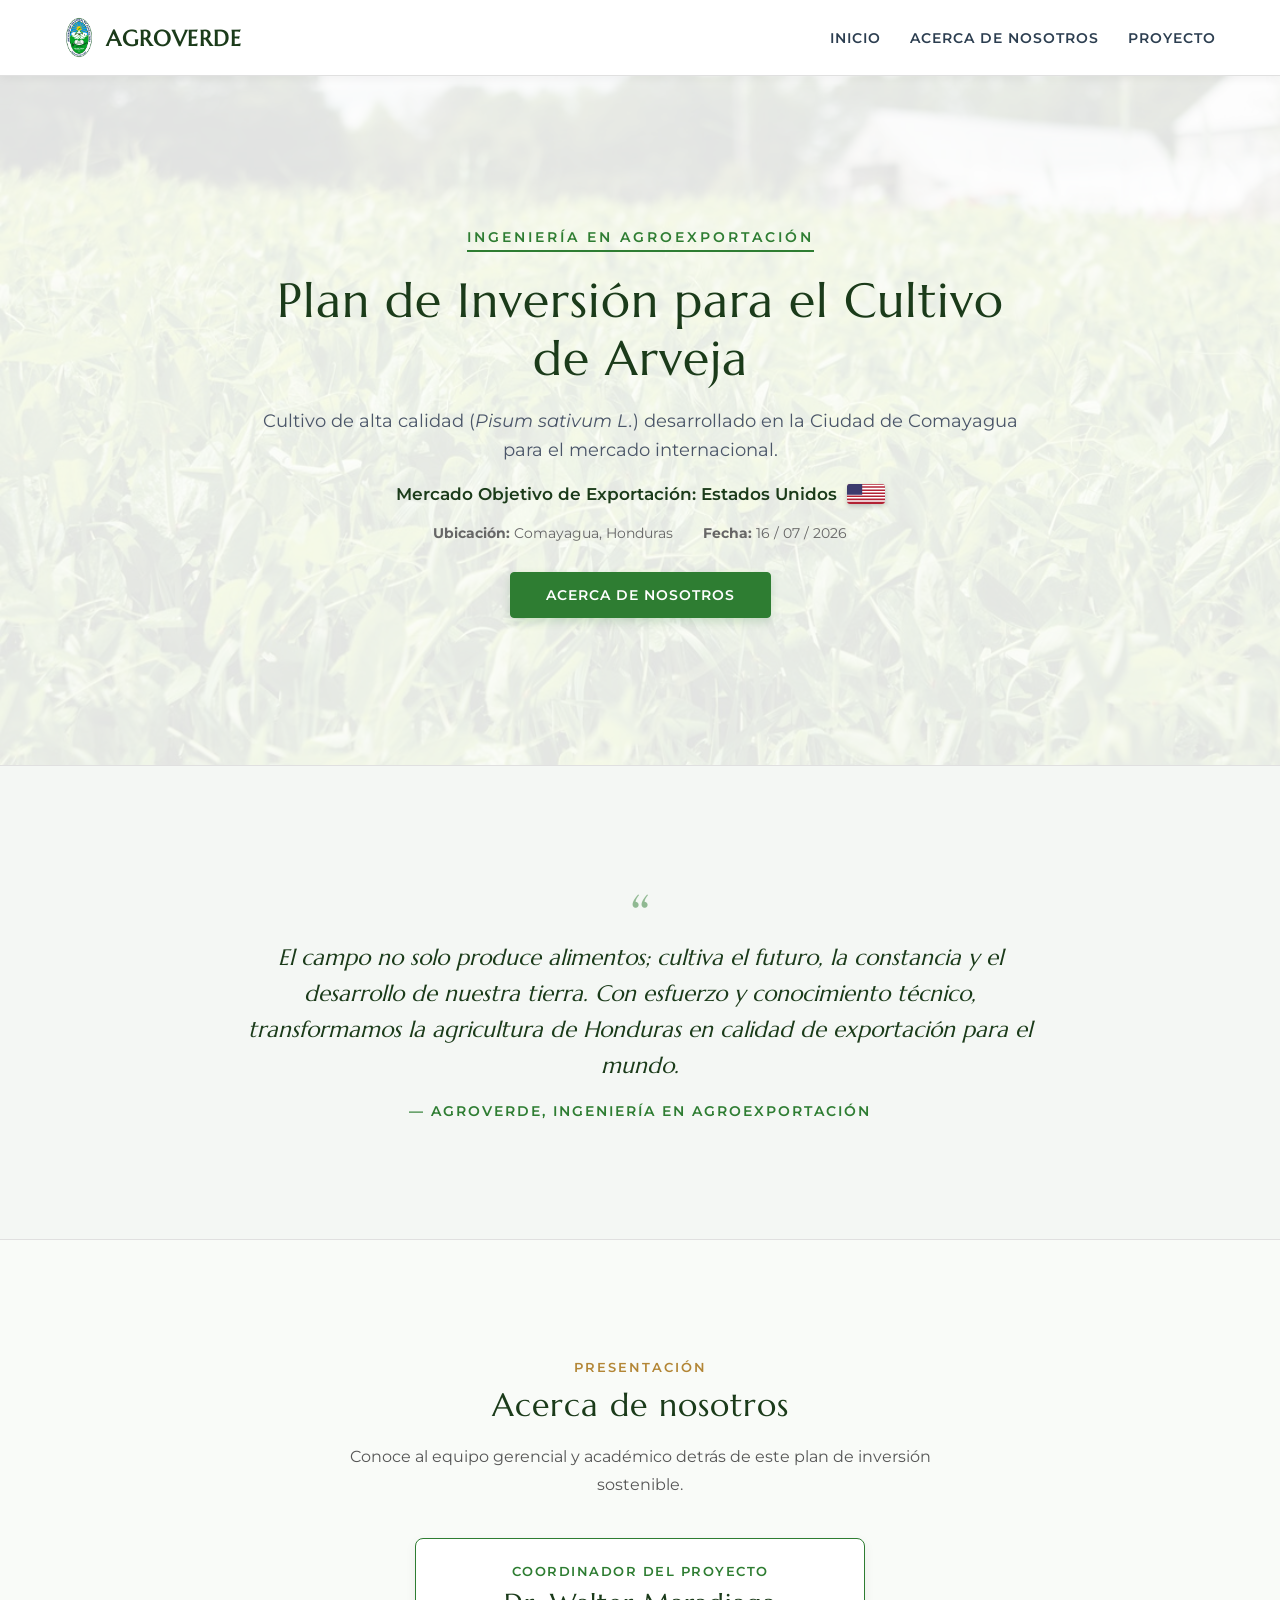
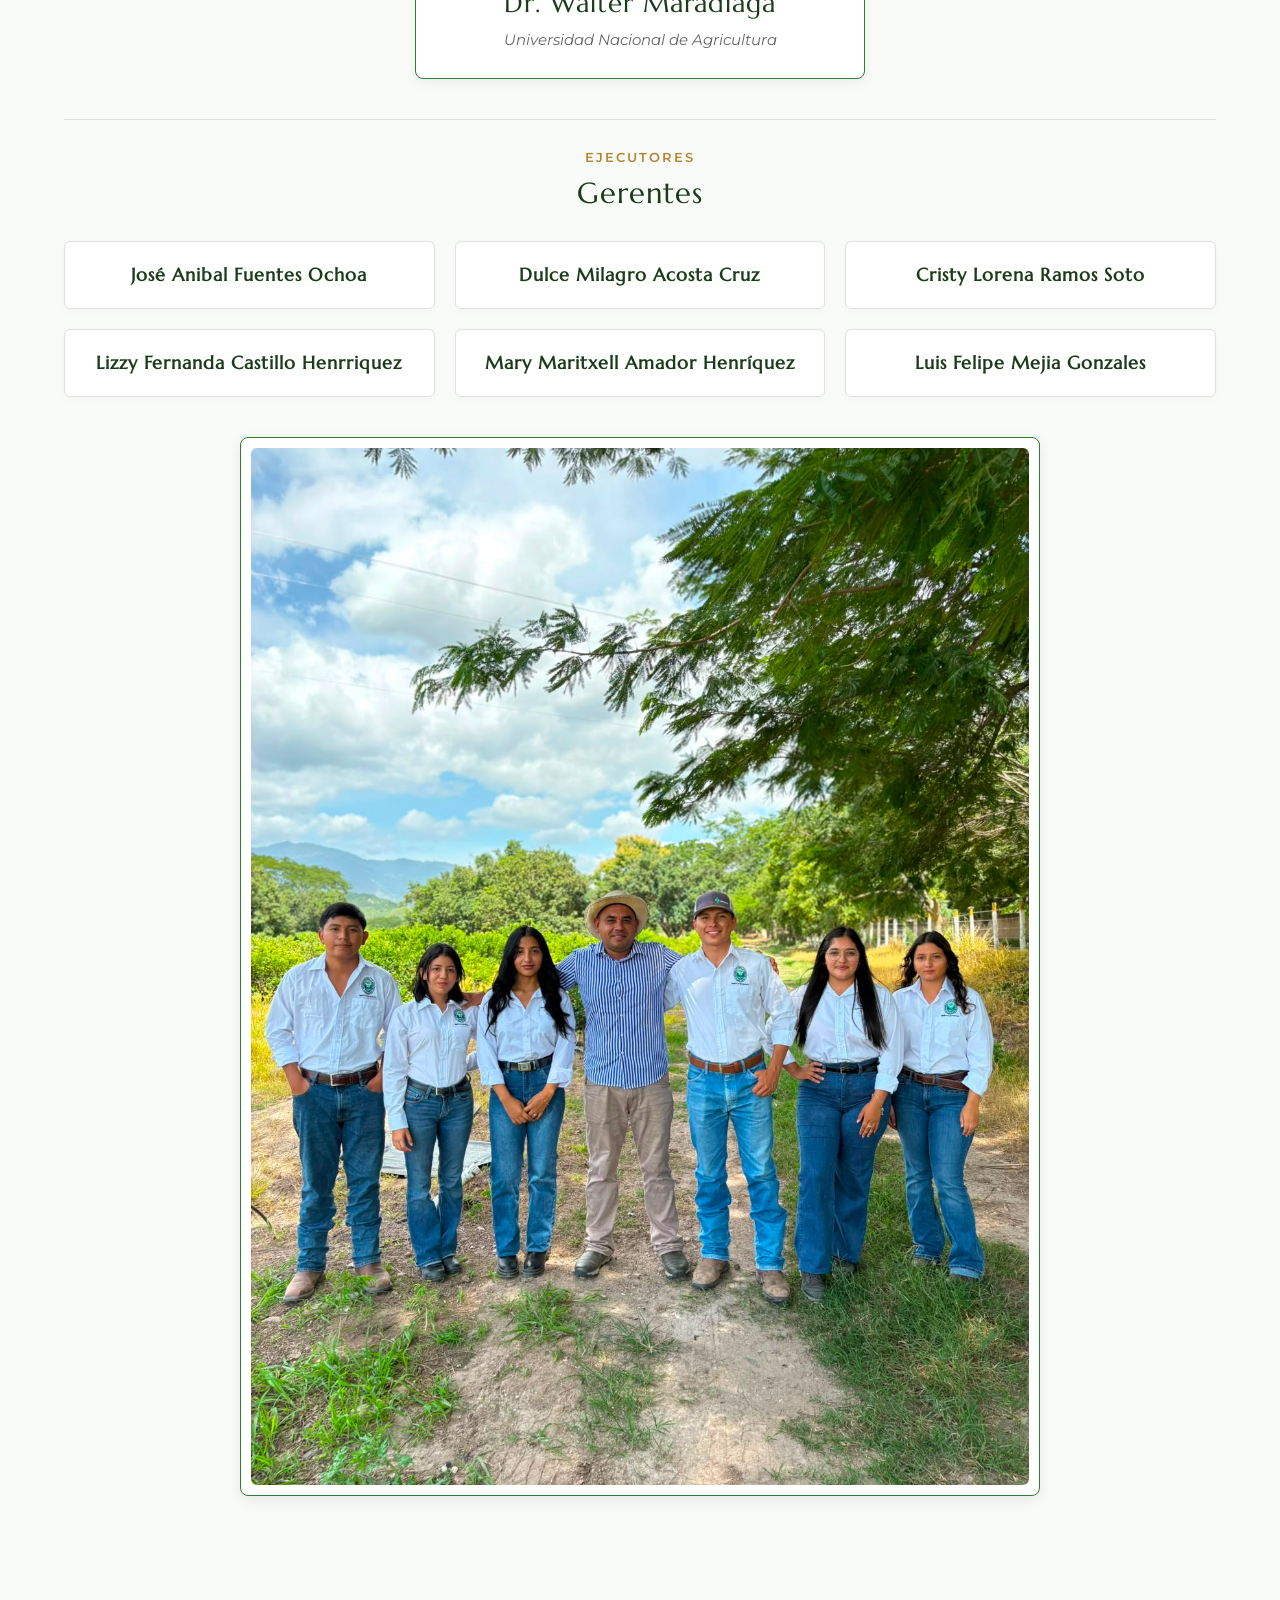
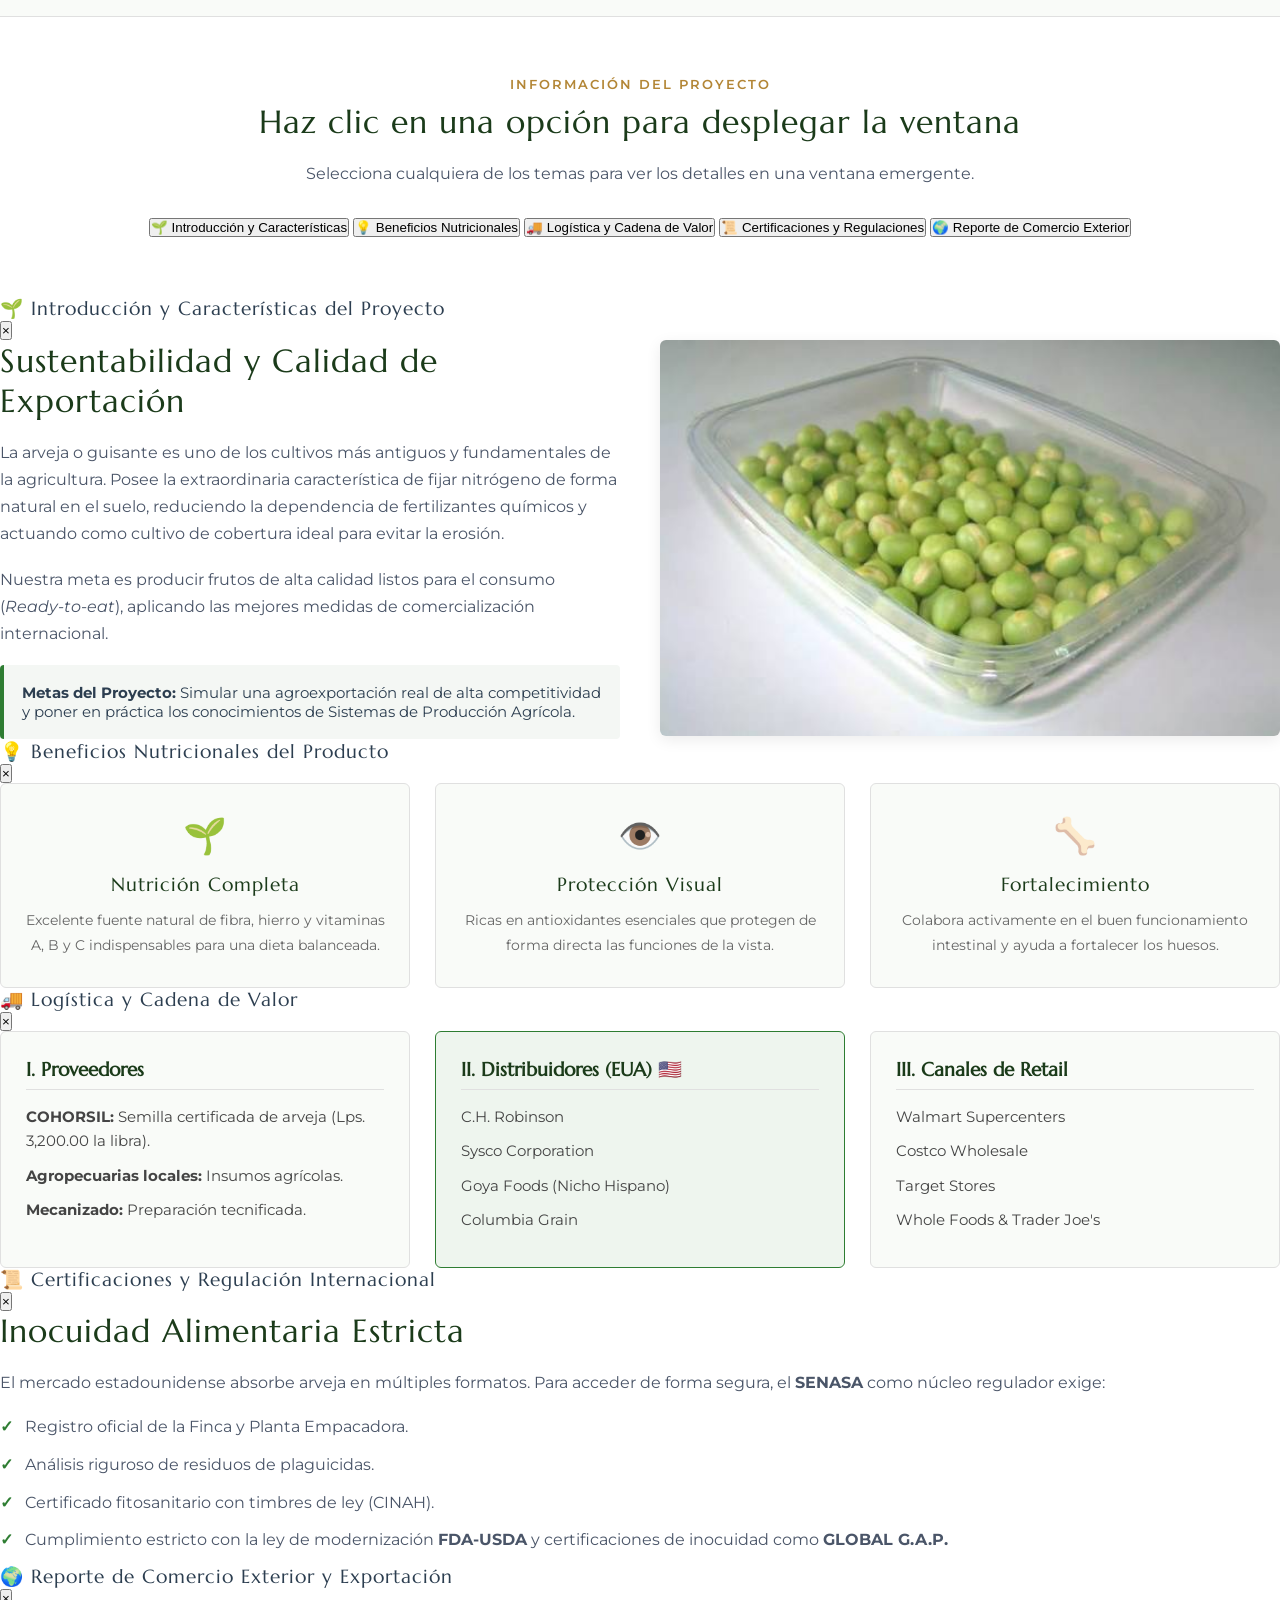
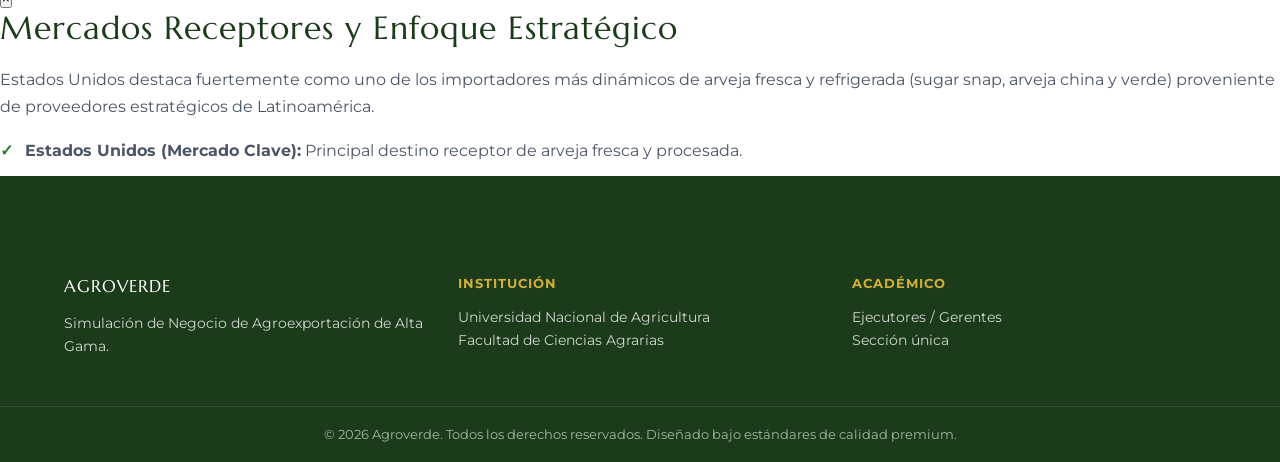
==== commit fce44ad7: "Update index.html" ====
--- a/index.html
+++ b/index.html
@@ -21,11 +21,11 @@
         <nav class="nav-links">
             <a href="#inicio">Inicio</a>
             <a href="#nosotros">Acerca de nosotros</a>
-            <a href="#desplegables">Proyecto</a>
+            <a href="#proyecto">Proyecto</a>
         </nav>
     </header>
 
-    <!-- Sección Hero (Presentación Principal Premium) -->
+    <!-- Sección Hero -->
     <section id="inicio" class="hero-section">
         <div class="hero-overlay"></div>
         <div class="hero-content">
@@ -33,7 +33,6 @@
             <h1 class="hero-title">Plan de Inversión para el Cultivo de Arveja</h1>
             <p class="hero-subtitle">Cultivo de alta calidad (<em>Pisum sativum L.</em>) desarrollado en la Ciudad de Comayagua para el mercado internacional.</p>
             
-            <!-- Mercado Objetivo con Bandera de EE. UU. -->
             <div class="export-target">
                 <span>Mercado Objetivo de Exportación: Estados Unidos</span>
                 <svg class="us-flag" viewBox="0 0 741 390">
@@ -51,7 +50,7 @@
         </div>
     </section>
 
-    <!-- FRASE MOTIVADORA (Movida al principio, justo después del Hero) -->
+    <!-- FRASE MOTIVADORA -->
     <section class="quote-section">
         <div class="container text-center">
             <span class="quote-icon">“</span>
@@ -62,7 +61,7 @@
         </div>
     </section>
 
-    <!-- SECCIONES ACERCA DE NOSOTROS -->
+    <!-- SECCIÓN ACERCA DE NOSOTROS -->
     <section id="nosotros" class="team-section">
         <div class="container">
             <div class="text-center team-header">
@@ -71,14 +70,14 @@
                 <p class="team-sub">Conoce al equipo gerencial y académico detrás de este plan de inversión sostenible.</p>
             </div>
 
-            <!-- Tarjeta Destacada del Coordinador -->
+            <!-- Coordinador -->
             <div class="coordinator-card">
                 <span class="member-role">Coordinador del Proyecto</span>
                 <h3>Dr. Walter Maradiaga</h3>
                 <p>Universidad Nacional de Agricultura</p>
             </div>
 
-            <!-- Subtítulo para Gerentes y Ejecutores -->
+            <!-- Gerentes / Ejecutores -->
             <div class="text-center team-exec-title">
                 <span class="section-tag gold">Ejecutores</span>
                 <h3>Gerentes</h3>
@@ -93,7 +92,7 @@
                 <div class="member-card"><h3>Luis Felipe Mejia Gonzales</h3></div>
             </div>
 
-            <!-- Fotografía de los Participantes -->
+            <!-- Fotografía -->
             <div class="team-photo-container">
                 <div class="team-photo-box">
                     <img src="equipo.jpg" alt="Equipo Gerencial Agroverde">
@@ -102,116 +101,165 @@
         </div>
     </section>
 
-    <!-- SECCIONES DESPLEGABLES (Tipo Ventanas) -->
-    <section id="desplegables" class="windows-section">
-        <div class="container window-container">
+    <!-- SECCIÓN DE BOTONES PARA ABRIR VENTANAS POP-UP -->
+    <section id="proyecto" class="project-buttons-section">
+        <div class="container text-center">
+            <span class="section-tag gold">Información del Proyecto</span>
+            <h2>Haz clic en una opción para desplegar la ventana</h2>
+            <p style="margin-bottom: 30px;">Selecciona cualquiera de los temas para ver los detalles en una ventana emergente.</p>
             
-            <!-- Ventana 1: Introducción -->
-            <details class="window-card" open>
-                <summary class="window-header">🌱 Introducción y Características del Proyecto</summary>
-                <div class="window-content grid-2">
-                    <div class="info-text">
-                        <h2>Sustentabilidad y Calidad de Exportación</h2>
-                        <p>La arveja o guisante es uno de los cultivos más antiguos y fundamentales de la agricultura. Posee la extraordinaria característica de fijar nitrógeno de forma natural en el suelo, reduciendo la dependencia de fertilizantes químicos y actuando como cultivo de cobertura ideal para evitar la erosión.</p>
-                        <p>Nuestra meta es producir frutos de alta calidad listos para el consumo (<em>Ready-to-eat</em>), aplicando las mejores medidas de comercialización internacional.</p>
-                        <div class="project-goals">
-                            <strong>Metas del Proyecto:</strong> Simular una agroexportación real de alta competitividad y poner en práctica los conocimientos de Sistemas de Producción Agrícola.
-                        </div>
-                    </div>
-                    <div class="info-image-box">
-                        <img src="arveja_bowl.jpeg" alt="Cultivo de Arveja Premium" class="featured-image">
-                    </div>
-                </div>
-            </details>
-
-            <!-- Ventana 2: Beneficios Nutricionales -->
-            <details class="window-card">
-                <summary class="window-header">💡 Beneficios Nutricionales del Producto</summary>
-                <div class="window-content">
-                    <div class="grid-3">
-                        <div class="benefit-card">
-                            <div class="icon">🌱</div>
-                            <h3>Nutrición Completa</h3>
-                            <p>Excelente fuente natural de fibra, hierro y vitaminas A, B y C indispensables para una dieta balanceada.</p>
-                        </div>
-                        <div class="benefit-card">
-                            <div class="icon">👁️</div>
-                            <h3>Protección Visual</h3>
-                            <p>Ricas en antioxidantes esenciales que protegen de forma directa las funciones de la vista.</p>
-                        </div>
-                        <div class="benefit-card">
-                            <div class="icon">🦴</div>
-                            <h3>Fortalecimiento</h3>
-                            <p>Colabora activamente en el buen funcionamiento intestinal y ayuda a fortalecer los huesos.</p>
-                        </div>
-                    </div>
-                </div>
-            </details>
-
-            <!-- Ventana 3: Logística y Mercado Global -->
-            <details class="window-card">
-                <summary class="window-header">🚚 Logística y Cadena de Valor</summary>
-                <div class="window-content">
-                    <div class="grid-3">
-                        <div class="logistic-card">
-                            <div class="card-header">I. Proveedores</div>
-                            <ul class="card-list">
-                                <li><strong>COHORSIL:</strong> Semilla certificada de arveja (Lps. 3,200.00 la libra).</li>
-                                <li><strong>Agropecuarias locales:</strong> Insumos agrícolas.</li>
-                                <li><strong>Mecanizado:</strong> Preparación tecnificada.</li>
-                            </ul>
-                        </div>
-                        <div class="logistic-card highlight-card">
-                            <div class="card-header">II. Distribuidores (EUA) 🇺🇸</div>
-                            <ul class="card-list">
-                                <li>C.H. Robinson</li>
-                                <li>Sysco Corporation</li>
-                                <li>Goya Foods (Nicho Hispano)</li>
-                                <li>Columbia Grain</li>
-                            </ul>
-                        </div>
-                        <div class="logistic-card">
-                            <div class="card-header">III. Canales de Retail</div>
-                            <ul class="card-list">
-                                <li>Walmart Supercenters</li>
-                                <li>Costco Wholesale</li>
-                                <li>Target Stores</li>
-                                <li>Whole Foods & Trader Joe's</li>
-                            </ul>
-                        </div>
-                    </div>
-                </div>
-            </details>
-
-            <!-- Ventana 4: Certificaciones y Regulaciones -->
-            <details class="window-card">
-                <summary class="window-header">📜 Certificaciones y Regulación Internacional</summary>
-                <div class="window-content">
-                    <h2>Inocuidad Alimentaria Estricta</h2>
-                    <p>El mercado estadounidense absorbe arveja en múltiples formatos. Para acceder de forma segura, el <strong>SENASA</strong> como núcleo regulador exige:</p>
-                    <ul class="styled-list">
-                        <li>Registro oficial de la Finca y Planta Empacadora.</li>
-                        <li>Análisis riguroso de residuos de plaguicidas.</li>
-                        <li>Certificado fitosanitario con timbres de ley (CINAH).</li>
-                        <li>Cumplimiento estricto con la ley de modernización <strong>FDA-USDA</strong> y certificaciones de inocuidad como <strong>GLOBAL G.A.P.</strong></li>
-                    </ul>
-                </div>
-            </details>
-
-            <!-- Ventana 5: Comercio Exterior y Países Receptores -->
-            <details class="window-card">
-                <summary class="window-header">🌍 Reporte de Comercio Exterior y Exportación</summary>
-                <div class="window-content">
-                    <h2>Mercados Receptores y Enfoque Estratégico</h2>
-                    <p>Estados Unidos destaca fuertemente como uno de los importadores más dinámicos de arveja fresca y refrigerada (sugar snap, arveja china y verde) proveniente de proveedores estratégicos de Latinoamérica.</p>
-                    <ul class="styled-list">
-                        <li><strong>Estados Unidos (Mercado Clave):</strong> Principal destino receptor de arveja fresca y procesada.</li>
-                    </ul>
-                </div>
-            </details>
-
+            <div class="windows-buttons-grid">
+                <button class="window-btn" onclick="openModal('modal-intro')">
+                    <span class="btn-icon">🌱</span> Introducción y Características
+                </button>
+                <button class="window-btn" onclick="openModal('modal-nutricion')">
+                    <span class="btn-icon">💡</span> Beneficios Nutricionales
+                </button>
+                <button class="window-btn" onclick="openModal('modal-logistica')">
+                    <span class="btn-icon">🚚</span> Logística y Cadena de Valor
+                </button>
+                <button class="window-btn" onclick="openModal('modal-certificaciones')">
+                    <span class="btn-icon">📜</span> Certificaciones y Regulaciones
+                </button>
+                <button class="window-btn" onclick="openModal('modal-comercio')">
+                    <span class="btn-icon">🌍</span> Reporte de Comercio Exterior
+                </button>
+            </div>
         </div>
     </section>
+
+    <!-- ==========================================
+         ESTRUCTURA DE VENTANAS EMERGENTES (MODALES)
+         ========================================== -->
+
+    <!-- Ventana 1: Introducción -->
+    <div id="modal-intro" class="modal-overlay">
+        <div class="modal-window">
+            <div class="modal-header">
+                <h3>🌱 Introducción y Características del Proyecto</h3>
+                <button class="close-btn" onclick="closeModal('modal-intro')">&times;</button>
+            </div>
+            <div class="modal-body grid-2">
+                <div class="info-text">
+                    <h2>Sustentabilidad y Calidad de Exportación</h2>
+                    <p>La arveja o guisante es uno de los cultivos más antiguos y fundamentales de la agricultura. Posee la extraordinaria característica de fijar nitrógeno de forma natural en el suelo, reduciendo la dependencia de fertilizantes químicos y actuando como cultivo de cobertura ideal para evitar la erosión.</p>
+                    <p>Nuestra meta es producir frutos de alta calidad listos para el consumo (<em>Ready-to-eat</em>), aplicando las mejores medidas de comercialización internacional.</p>
+                    <div class="project-goals">
+                        <strong>Metas del Proyecto:</strong> Simular una agroexportación real de alta competitividad y poner en práctica los conocimientos de Sistemas de Producción Agrícola.
+                    </div>
+                </div>
+                <div class="info-image-box">
+                    <img src="arveja_bowl.jpeg" alt="Cultivo de Arveja Premium" class="featured-image">
+                </div>
+            </div>
+        </div>
+    </div>
+
+    <!-- Ventana 2: Beneficios Nutricionales -->
+    <div id="modal-nutricion" class="modal-overlay">
+        <div class="modal-window">
+            <div class="modal-header">
+                <h3>💡 Beneficios Nutricionales del Producto</h3>
+                <button class="close-btn" onclick="closeModal('modal-nutricion')">&times;</button>
+            </div>
+            <div class="modal-body">
+                <div class="grid-3">
+                    <div class="benefit-card">
+                        <div class="icon">🌱</div>
+                        <h3>Nutrición Completa</h3>
+                        <p>Excelente fuente natural de fibra, hierro y vitaminas A, B y C indispensables para una dieta balanceada.</p>
+                    </div>
+                    <div class="benefit-card">
+                        <div class="icon">👁️</div>
+                        <h3>Protección Visual</h3>
+                        <p>Ricas en antioxidantes esenciales que protegen de forma directa las funciones de la vista.</p>
+                    </div>
+                    <div class="benefit-card">
+                        <div class="icon">🦴</div>
+                        <h3>Fortalecimiento</h3>
+                        <p>Colabora activamente en el buen funcionamiento intestinal y ayuda a fortalecer los huesos.</p>
+                    </div>
+                </div>
+            </div>
+        </div>
+    </div>
+
+    <!-- Ventana 3: Logística -->
+    <div id="modal-logistica" class="modal-overlay">
+        <div class="modal-window">
+            <div class="modal-header">
+                <h3>🚚 Logística y Cadena de Valor</h3>
+                <button class="close-btn" onclick="closeModal('modal-logistica')">&times;</button>
+            </div>
+            <div class="modal-body">
+                <div class="grid-3">
+                    <div class="logistic-card">
+                        <div class="card-header">I. Proveedores</div>
+                        <ul class="card-list">
+                            <li><strong>COHORSIL:</strong> Semilla certificada de arveja (Lps. 3,200.00 la libra).</li>
+                            <li><strong>Agropecuarias locales:</strong> Insumos agrícolas.</li>
+                            <li><strong>Mecanizado:</strong> Preparación tecnificada.</li>
+                        </ul>
+                    </div>
+                    <div class="logistic-card highlight-card">
+                        <div class="card-header">II. Distribuidores (EUA) 🇺🇸</div>
+                        <ul class="card-list">
+                            <li>C.H. Robinson</li>
+                            <li>Sysco Corporation</li>
+                            <li>Goya Foods (Nicho Hispano)</li>
+                            <li>Columbia Grain</li>
+                        </ul>
+                    </div>
+                    <div class="logistic-card">
+                        <div class="card-header">III. Canales de Retail</div>
+                        <ul class="card-list">
+                            <li>Walmart Supercenters</li>
+                            <li>Costco Wholesale</li>
+                            <li>Target Stores</li>
+                            <li>Whole Foods & Trader Joe's</li>
+                        </ul>
+                    </div>
+                </div>
+            </div>
+        </div>
+    </div>
+
+    <!-- Ventana 4: Certificaciones -->
+    <div id="modal-certificaciones" class="modal-overlay">
+        <div class="modal-window">
+            <div class="modal-header">
+                <h3>📜 Certificaciones y Regulación Internacional</h3>
+                <button class="close-btn" onclick="closeModal('modal-certificaciones')">&times;</button>
+            </div>
+            <div class="modal-body">
+                <h2>Inocuidad Alimentaria Estricta</h2>
+                <p>El mercado estadounidense absorbe arveja en múltiples formatos. Para acceder de forma segura, el <strong>SENASA</strong> como núcleo regulador exige:</p>
+                <ul class="styled-list">
+                    <li>Registro oficial de la Finca y Planta Empacadora.</li>
+                    <li>Análisis riguroso de residuos de plaguicidas.</li>
+                    <li>Certificado fitosanitario con timbres de ley (CINAH).</li>
+                    <li>Cumplimiento estricto con la ley de modernización <strong>FDA-USDA</strong> y certificaciones de inocuidad como <strong>GLOBAL G.A.P.</strong></li>
+                </ul>
+            </div>
+        </div>
+    </div>
+
+    <!-- Ventana 5: Comercio Exterior -->
+    <div id="modal-comercio" class="modal-overlay">
+        <div class="modal-window">
+            <div class="modal-header">
+                <h3>🌍 Reporte de Comercio Exterior y Exportación</h3>
+                <button class="close-btn" onclick="closeModal('modal-comercio')">&times;</button>
+            </div>
+            <div class="modal-body">
+                <h2>Mercados Receptores y Enfoque Estratégico</h2>
+                <p>Estados Unidos destaca fuertemente como uno de los importadores más dinámicos de arveja fresca y refrigerada (sugar snap, arveja china y verde) proveniente de proveedores estratégicos de Latinoamérica.</p>
+                <ul class="styled-list">
+                    <li><strong>Estados Unidos (Mercado Clave):</strong> Principal destino receptor de arveja fresca y procesada.</li>
+                </ul>
+            </div>
+        </div>
+    </div>
 
     <!-- Pie de Página -->
     <footer class="main-footer">
@@ -234,5 +282,26 @@
         </div>
     </footer>
 
+    <!-- SCRIPT PARA CONTROLAR LAS VENTANAS MODALES -->
+    <script>
+        function openModal(id) {
+            document.getElementById(id).classList.add('active');
+            document.body.style.overflow = 'hidden'; // Evita scroll de fondo al abrir
+        }
+
+        function closeModal(id) {
+            document.getElementById(id).classList.remove('active');
+            document.body.style.overflow = 'auto'; // Restaura el scroll
+        }
+
+        // Cierra la ventana si el usuario hace clic fuera de ella
+        window.onclick = function(event) {
+            if (event.target.classList.contains('modal-overlay')) {
+                event.target.classList.remove('active');
+                document.body.style.overflow = 'auto';
+            }
+        }
+    </script>
+
 </body>
 </html>
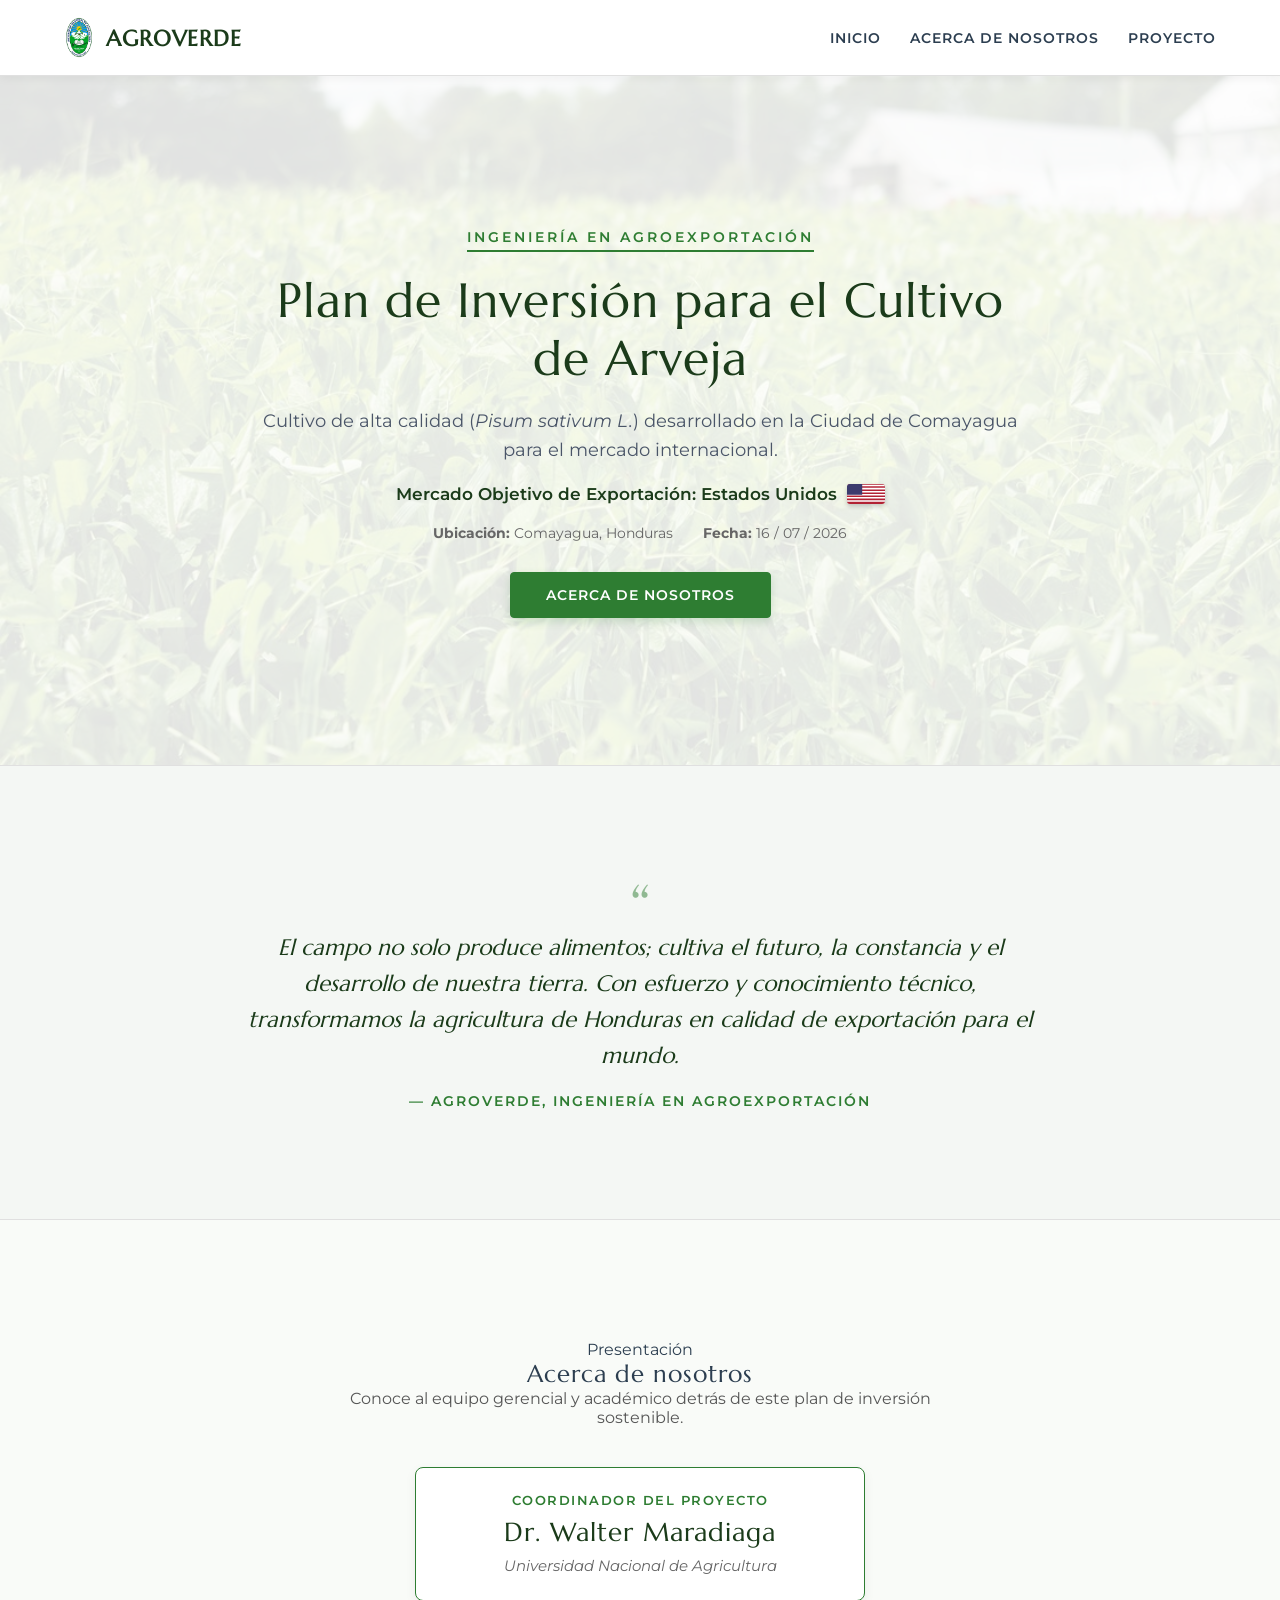
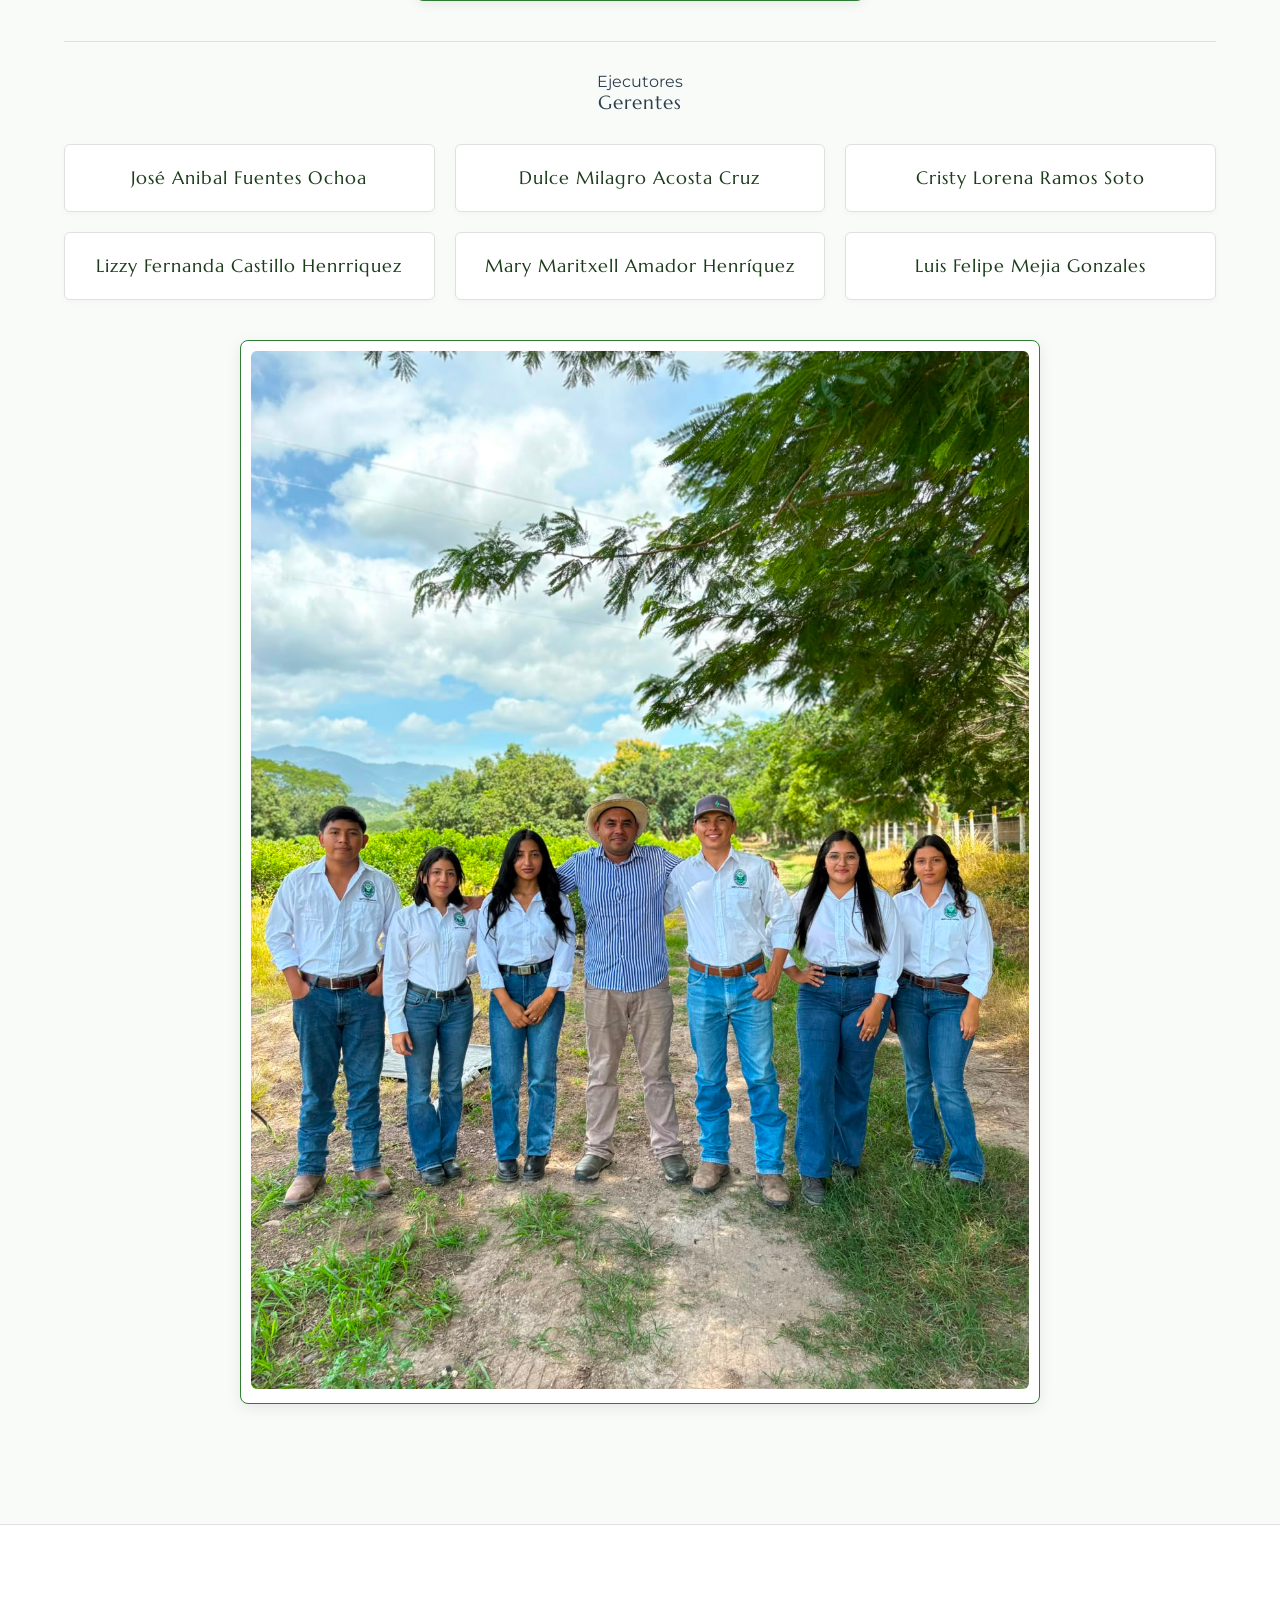
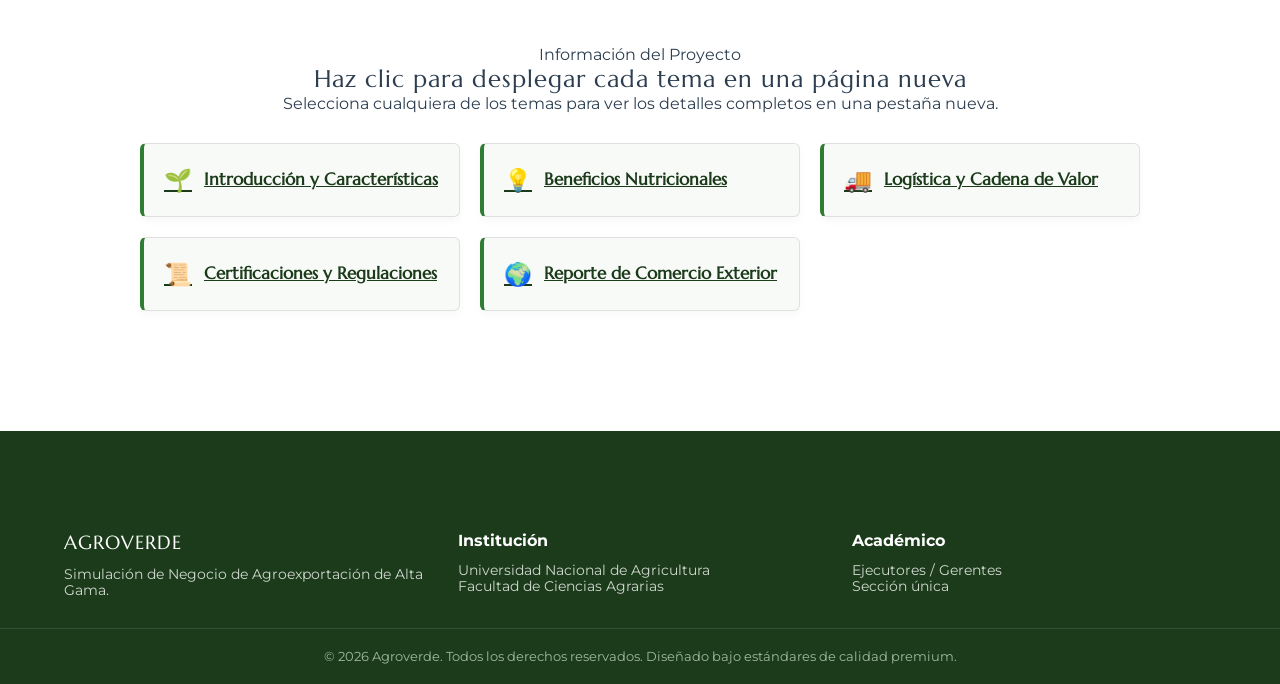
==== commit be54dfb5: "Update index.html" ====
--- a/index.html
+++ b/index.html
@@ -50,7 +50,7 @@
         </div>
     </section>
 
-    <!-- FRASE MOTIVADORA -->
+    <!-- FRASE MOTIVADORA (Ubicada al principio) -->
     <section class="quote-section">
         <div class="container text-center">
             <span class="quote-icon">“</span>
@@ -101,165 +101,32 @@
         </div>
     </section>
 
-    <!-- SECCIÓN DE BOTONES PARA ABRIR VENTANAS POP-UP -->
+    <!-- SECCIÓN DE ENLACES A NUEVAS PÁGINAS/PESTAÑAS -->
     <section id="proyecto" class="project-buttons-section">
         <div class="container text-center">
             <span class="section-tag gold">Información del Proyecto</span>
-            <h2>Haz clic en una opción para desplegar la ventana</h2>
-            <p style="margin-bottom: 30px;">Selecciona cualquiera de los temas para ver los detalles en una ventana emergente.</p>
+            <h2>Haz clic para desplegar cada tema en una página nueva</h2>
+            <p style="margin-bottom: 30px;">Selecciona cualquiera de los temas para ver los detalles completos en una pestaña nueva.</p>
             
             <div class="windows-buttons-grid">
-                <button class="window-btn" onclick="openModal('modal-intro')">
+                <a href="introduccion.html" target="_blank" class="window-btn">
                     <span class="btn-icon">🌱</span> Introducción y Características
-                </button>
-                <button class="window-btn" onclick="openModal('modal-nutricion')">
+                </a>
+                <a href="nutricion.html" target="_blank" class="window-btn">
                     <span class="btn-icon">💡</span> Beneficios Nutricionales
-                </button>
-                <button class="window-btn" onclick="openModal('modal-logistica')">
+                </a>
+                <a href="logistica.html" target="_blank" class="window-btn">
                     <span class="btn-icon">🚚</span> Logística y Cadena de Valor
-                </button>
-                <button class="window-btn" onclick="openModal('modal-certificaciones')">
+                </a>
+                <a href="certificaciones.html" target="_blank" class="window-btn">
                     <span class="btn-icon">📜</span> Certificaciones y Regulaciones
-                </button>
-                <button class="window-btn" onclick="openModal('modal-comercio')">
+                </a>
+                <a href="comercio.html" target="_blank" class="window-btn">
                     <span class="btn-icon">🌍</span> Reporte de Comercio Exterior
-                </button>
+                </a>
             </div>
         </div>
     </section>
-
-    <!-- ==========================================
-         ESTRUCTURA DE VENTANAS EMERGENTES (MODALES)
-         ========================================== -->
-
-    <!-- Ventana 1: Introducción -->
-    <div id="modal-intro" class="modal-overlay">
-        <div class="modal-window">
-            <div class="modal-header">
-                <h3>🌱 Introducción y Características del Proyecto</h3>
-                <button class="close-btn" onclick="closeModal('modal-intro')">&times;</button>
-            </div>
-            <div class="modal-body grid-2">
-                <div class="info-text">
-                    <h2>Sustentabilidad y Calidad de Exportación</h2>
-                    <p>La arveja o guisante es uno de los cultivos más antiguos y fundamentales de la agricultura. Posee la extraordinaria característica de fijar nitrógeno de forma natural en el suelo, reduciendo la dependencia de fertilizantes químicos y actuando como cultivo de cobertura ideal para evitar la erosión.</p>
-                    <p>Nuestra meta es producir frutos de alta calidad listos para el consumo (<em>Ready-to-eat</em>), aplicando las mejores medidas de comercialización internacional.</p>
-                    <div class="project-goals">
-                        <strong>Metas del Proyecto:</strong> Simular una agroexportación real de alta competitividad y poner en práctica los conocimientos de Sistemas de Producción Agrícola.
-                    </div>
-                </div>
-                <div class="info-image-box">
-                    <img src="arveja_bowl.jpeg" alt="Cultivo de Arveja Premium" class="featured-image">
-                </div>
-            </div>
-        </div>
-    </div>
-
-    <!-- Ventana 2: Beneficios Nutricionales -->
-    <div id="modal-nutricion" class="modal-overlay">
-        <div class="modal-window">
-            <div class="modal-header">
-                <h3>💡 Beneficios Nutricionales del Producto</h3>
-                <button class="close-btn" onclick="closeModal('modal-nutricion')">&times;</button>
-            </div>
-            <div class="modal-body">
-                <div class="grid-3">
-                    <div class="benefit-card">
-                        <div class="icon">🌱</div>
-                        <h3>Nutrición Completa</h3>
-                        <p>Excelente fuente natural de fibra, hierro y vitaminas A, B y C indispensables para una dieta balanceada.</p>
-                    </div>
-                    <div class="benefit-card">
-                        <div class="icon">👁️</div>
-                        <h3>Protección Visual</h3>
-                        <p>Ricas en antioxidantes esenciales que protegen de forma directa las funciones de la vista.</p>
-                    </div>
-                    <div class="benefit-card">
-                        <div class="icon">🦴</div>
-                        <h3>Fortalecimiento</h3>
-                        <p>Colabora activamente en el buen funcionamiento intestinal y ayuda a fortalecer los huesos.</p>
-                    </div>
-                </div>
-            </div>
-        </div>
-    </div>
-
-    <!-- Ventana 3: Logística -->
-    <div id="modal-logistica" class="modal-overlay">
-        <div class="modal-window">
-            <div class="modal-header">
-                <h3>🚚 Logística y Cadena de Valor</h3>
-                <button class="close-btn" onclick="closeModal('modal-logistica')">&times;</button>
-            </div>
-            <div class="modal-body">
-                <div class="grid-3">
-                    <div class="logistic-card">
-                        <div class="card-header">I. Proveedores</div>
-                        <ul class="card-list">
-                            <li><strong>COHORSIL:</strong> Semilla certificada de arveja (Lps. 3,200.00 la libra).</li>
-                            <li><strong>Agropecuarias locales:</strong> Insumos agrícolas.</li>
-                            <li><strong>Mecanizado:</strong> Preparación tecnificada.</li>
-                        </ul>
-                    </div>
-                    <div class="logistic-card highlight-card">
-                        <div class="card-header">II. Distribuidores (EUA) 🇺🇸</div>
-                        <ul class="card-list">
-                            <li>C.H. Robinson</li>
-                            <li>Sysco Corporation</li>
-                            <li>Goya Foods (Nicho Hispano)</li>
-                            <li>Columbia Grain</li>
-                        </ul>
-                    </div>
-                    <div class="logistic-card">
-                        <div class="card-header">III. Canales de Retail</div>
-                        <ul class="card-list">
-                            <li>Walmart Supercenters</li>
-                            <li>Costco Wholesale</li>
-                            <li>Target Stores</li>
-                            <li>Whole Foods & Trader Joe's</li>
-                        </ul>
-                    </div>
-                </div>
-            </div>
-        </div>
-    </div>
-
-    <!-- Ventana 4: Certificaciones -->
-    <div id="modal-certificaciones" class="modal-overlay">
-        <div class="modal-window">
-            <div class="modal-header">
-                <h3>📜 Certificaciones y Regulación Internacional</h3>
-                <button class="close-btn" onclick="closeModal('modal-certificaciones')">&times;</button>
-            </div>
-            <div class="modal-body">
-                <h2>Inocuidad Alimentaria Estricta</h2>
-                <p>El mercado estadounidense absorbe arveja en múltiples formatos. Para acceder de forma segura, el <strong>SENASA</strong> como núcleo regulador exige:</p>
-                <ul class="styled-list">
-                    <li>Registro oficial de la Finca y Planta Empacadora.</li>
-                    <li>Análisis riguroso de residuos de plaguicidas.</li>
-                    <li>Certificado fitosanitario con timbres de ley (CINAH).</li>
-                    <li>Cumplimiento estricto con la ley de modernización <strong>FDA-USDA</strong> y certificaciones de inocuidad como <strong>GLOBAL G.A.P.</strong></li>
-                </ul>
-            </div>
-        </div>
-    </div>
-
-    <!-- Ventana 5: Comercio Exterior -->
-    <div id="modal-comercio" class="modal-overlay">
-        <div class="modal-window">
-            <div class="modal-header">
-                <h3>🌍 Reporte de Comercio Exterior y Exportación</h3>
-                <button class="close-btn" onclick="closeModal('modal-comercio')">&times;</button>
-            </div>
-            <div class="modal-body">
-                <h2>Mercados Receptores y Enfoque Estratégico</h2>
-                <p>Estados Unidos destaca fuertemente como uno de los importadores más dinámicos de arveja fresca y refrigerada (sugar snap, arveja china y verde) proveniente de proveedores estratégicos de Latinoamérica.</p>
-                <ul class="styled-list">
-                    <li><strong>Estados Unidos (Mercado Clave):</strong> Principal destino receptor de arveja fresca y procesada.</li>
-                </ul>
-            </div>
-        </div>
-    </div>
 
     <!-- Pie de Página -->
     <footer class="main-footer">
@@ -282,26 +149,5 @@
         </div>
     </footer>
 
-    <!-- SCRIPT PARA CONTROLAR LAS VENTANAS MODALES -->
-    <script>
-        function openModal(id) {
-            document.getElementById(id).classList.add('active');
-            document.body.style.overflow = 'hidden'; // Evita scroll de fondo al abrir
-        }
-
-        function closeModal(id) {
-            document.getElementById(id).classList.remove('active');
-            document.body.style.overflow = 'auto'; // Restaura el scroll
-        }
-
-        // Cierra la ventana si el usuario hace clic fuera de ella
-        window.onclick = function(event) {
-            if (event.target.classList.contains('modal-overlay')) {
-                event.target.classList.remove('active');
-                document.body.style.overflow = 'auto';
-            }
-        }
-    </script>
-
 </body>
 </html>
--- a/styles.css
+++ b/styles.css
@@ -1,5 +1,5 @@
 /* ==========================================================================
-   RESET GENERAL Y TIPOGRAFÍA (TEMA BLANCO / CLARO)
+   RESET GENERAL Y TIPOGRAFÍA
    ========================================================================== */
 * {
     margin: 0;
@@ -31,18 +31,16 @@
     text-align: center;
 }
 
-/* Paleta de colores ajustada para Fondo Blanco */
 :root {
-    --green-dark: #1b3b1a;   /* Verde profundo corporativo */
-    --green-medium: #2e7d32; /* Verde forestal vivo */
-    --green-light: #f4f7f4;  /* Fondo verde muy suave */
-    --gold: #b38636;         /* Oro refinado */
-    --gold-light: #d4af37;   /* Oro satinado */
-    --border-color: #e0e0e0; /* Gris claro para bordes */
-}
-
-/* ==========================================================================
-   HEADER / NAVBAR (ESTILO BLANCO LIMPIO)
+    --green-dark: #1b3b1a;   
+    --green-medium: #2e7d32; 
+    --green-light: #f4f7f4;  
+    --gold: #b38636;         
+    --border-color: #e0e0e0; 
+}
+
+/* ==========================================================================
+   NAVBAR
    ========================================================================== */
 .navbar {
     display: flex;
@@ -91,7 +89,7 @@
 }
 
 /* ==========================================================================
-   HERO SECTION (PORTADA CLARA)
+   HERO SECTION
    ========================================================================== */
 .hero-section {
     height: 85vh;
@@ -143,15 +141,12 @@
 }
 
 .hero-subtitle {
-    font-family: 'Montserrat', sans-serif;
-    font-weight: 400;
     font-size: 1.1rem;
     line-height: 1.6;
     margin-bottom: 20px;
     color: #4a5568;
 }
 
-/* Indicador de exportación con Bandera EE. UU. */
 .export-target {
     margin: 20px 0;
     font-size: 1.05rem;
@@ -197,13 +192,49 @@
 
 .btn-primary:hover {
     background-color: var(--green-dark);
-    border-color: var(--green-dark);
-    color: #ffffff;
-    box-shadow: 0 6px 15px rgba(0, 0, 0, 0.15);
-}
-
-/* ==========================================================================
-   SECCIÓN ACERCA DE NOSOTROS (INICIO / PORTADA)
+}
+
+/* ==========================================================================
+   FRASE MOTIVADORA
+   ========================================================================== */
+.quote-section {
+    background-color: #f4f7f4;
+    border-top: 1px solid var(--border-color);
+    border-bottom: 1px solid var(--border-color);
+    padding: 50px 0;
+}
+
+.quote-icon {
+    display: block;
+    font-family: 'Marcellus', serif;
+    font-size: 4rem;
+    color: var(--green-medium);
+    line-height: 1;
+    margin-bottom: -10px;
+    opacity: 0.5;
+}
+
+.motivational-quote {
+    font-family: 'Marcellus', serif;
+    font-size: 1.4rem;
+    line-height: 1.6;
+    color: var(--green-dark);
+    max-width: 800px;
+    margin: 0 auto 20px auto;
+    font-style: italic;
+}
+
+.quote-author {
+    display: block;
+    font-size: 0.85rem;
+    color: var(--green-medium);
+    text-transform: uppercase;
+    letter-spacing: 2px;
+    font-weight: 600;
+}
+
+/* ==========================================================================
+   NOSOTROS Y EQUIPO GERENCIAL
    ========================================================================== */
 .team-section {
     background-color: #f9fbf8;
@@ -242,7 +273,6 @@
     color: #666;
     font-size: 0.95rem;
     font-style: italic;
-    margin-bottom: 0;
 }
 
 .team-exec-title {
@@ -251,17 +281,10 @@
     padding-top: 30px;
 }
 
-.team-exec-title h3 {
-    color: var(--green-dark);
-    font-size: 1.8rem;
-    margin-top: 5px;
-}
-
 .members-grid {
     display: grid;
     grid-template-columns: repeat(auto-fit, minmax(280px, 1fr));
     gap: 20px;
-    margin-top: 20px;
 }
 
 .member-card {
@@ -270,20 +293,18 @@
     border-radius: 6px;
     padding: 22px 15px;
     text-align: center;
+    box-shadow: 0 2px 6px rgba(0,0,0,0.03);
     transition: all 0.3s ease;
-    box-shadow: 0 2px 6px rgba(0,0,0,0.03);
 }
 
 .member-card:hover {
     transform: translateY(-4px);
     border-color: var(--green-medium);
-    box-shadow: 0 8px 18px rgba(0,0,0,0.08);
 }
 
 .member-card h3 {
     color: var(--green-dark);
     font-size: 1.1rem;
-    font-weight: 600;
 }
 
 .member-role {
@@ -313,216 +334,195 @@
 
 .team-photo-box img {
     width: 100%;
-    height: auto;
     border-radius: 6px;
-    display: block;
-}
-
-/* ==========================================================================
-   VENTANAS DESPLEGABLES (DETAILS & SUMMARY)
-   ========================================================================== */
-.windows-section {
+}
+
+/* ==========================================================================
+   BOTONES DE SECCIONES PARA VENTANAS
+   ========================================================================== */
+.project-buttons-section {
     padding: 60px 0;
     background-color: #ffffff;
 }
 
-.window-container {
+.windows-buttons-grid {
+    display: grid;
+    grid-template-columns: repeat(auto-fit, minmax(280px, 1fr));
+    gap: 20px;
     max-width: 1000px;
     margin: 0 auto;
 }
 
-.window-card {
+.window-btn {
+    background: #f8faf8;
+    border: 1px solid var(--border-color);
+    border-left: 4px solid var(--green-medium);
+    padding: 22px 20px;
+    font-size: 1.05rem;
+    font-family: 'Marcellus', serif;
+    color: var(--green-dark);
+    font-weight: 600;
+    border-radius: 6px;
+    cursor: pointer;
+    text-align: left;
+    display: flex;
+    align-items: center;
+    gap: 12px;
+    box-shadow: 0 4px 10px rgba(0,0,0,0.03);
+    transition: all 0.3s ease;
+}
+
+.window-btn:hover {
     background: #ffffff;
-    border: 1px solid var(--border-color);
-    border-radius: 8px;
-    margin-bottom: 25px;
-    box-shadow: 0 4px 12px rgba(0,0,0,0.04);
+    border-color: var(--green-medium);
+    transform: translateY(-3px);
+    box-shadow: 0 8px 20px rgba(46, 125, 50, 0.12);
+}
+
+.btn-icon {
+    font-size: 1.4rem;
+}
+
+/* ==========================================================================
+   VENTANAS EMERGENTES (MODALES POP-UP)
+   ========================================================================== */
+.modal-overlay {
+    position: fixed;
+    top: 0;
+    left: 0;
+    width: 100%;
+    height: 100%;
+    background: rgba(0, 0, 0, 0.6);
+    display: flex;
+    justify-content: center;
+    align-items: center;
+    z-index: 2000;
+    opacity: 0;
+    visibility: hidden;
+    transition: opacity 0.3s ease, visibility 0.3s ease;
+}
+
+.modal-overlay.active {
+    opacity: 1;
+    visibility: visible;
+}
+
+.modal-window {
+    background: #ffffff;
+    width: 90%;
+    max-width: 900px;
+    max-height: 85vh;
+    border-radius: 10px;
+    box-shadow: 0 10px 30px rgba(0,0,0,0.3);
     overflow: hidden;
-    transition: all 0.3s ease;
-}
-
-.window-card[open] {
-    border-color: var(--green-medium);
-    box-shadow: 0 6px 18px rgba(46, 125, 50, 0.12);
-}
-
-.window-header {
-    padding: 20px 25px;
-    font-family: 'Marcellus', serif;
+    display: flex;
+    flex-direction: column;
+    transform: scale(0.85);
+    transition: transform 0.3s ease;
+}
+
+.modal-overlay.active .modal-window {
+    transform: scale(1);
+}
+
+.modal-header {
+    background: var(--green-dark);
+    color: #ffffff;
+    padding: 18px 25px;
+    display: flex;
+    justify-content: space-between;
+    align-items: center;
+}
+
+.modal-header h3 {
     font-size: 1.25rem;
-    font-weight: 600;
-    color: var(--green-dark);
-    background-color: #f8faf8;
+    color: #ffffff;
+}
+
+.close-btn {
+    background: transparent;
+    border: none;
+    color: #ffffff;
+    font-size: 1.8rem;
     cursor: pointer;
-    list-style: none;
-    display: flex;
-    justify-content: space-between;
-    align-items: center;
-    border-bottom: 1px solid var(--border-color);
-    user-select: none;
-}
-
-.window-header::-webkit-details-marker {
-    display: none;
-}
-
-.window-header::after {
-    content: '▼';
-    font-size: 0.8rem;
-    color: var(--green-medium);
-    transition: transform 0.3s ease;
-}
-
-.window-card[open] .window-header::after {
-    transform: rotate(180deg);
-}
-
-.window-content {
+    line-height: 1;
+    transition: color 0.2s ease;
+}
+
+.close-btn:hover {
+    color: var(--gold);
+}
+
+.modal-body {
     padding: 30px;
-    background: #ffffff;
-}
-
-/* ==========================================================================
-   LAYOUT GRID Y ELEMENTOS INTERNOS
-   ========================================================================== */
+    overflow-y: auto;
+}
+
+/* Estilos de Contenido Interno */
 .grid-2 {
     display: grid;
     grid-template-columns: 1fr 1fr;
-    gap: 40px;
+    gap: 30px;
     align-items: center;
 }
 
 .grid-3 {
     display: grid;
-    grid-template-columns: repeat(auto-fit, minmax(240px, 1fr));
-    gap: 25px;
-}
-
-.section-tag {
-    display: block;
-    color: var(--green-medium);
-    text-transform: uppercase;
-    font-size: 0.8rem;
-    letter-spacing: 2px;
-    font-weight: 600;
-    margin-bottom: 10px;
-}
-
-.section-tag.gold {
-    color: var(--gold);
-}
-
-h2 {
-    font-size: 2rem;
-    color: var(--green-dark);
-    margin-bottom: 18px;
-}
-
-p {
-    font-size: 1rem;
-    line-height: 1.7;
-    margin-bottom: 18px;
-    color: #4a5568;
+    grid-template-columns: repeat(auto-fit, minmax(220px, 1fr));
+    gap: 20px;
 }
 
 .project-goals {
     background: #f4f7f4;
-    padding: 18px;
+    padding: 15px;
     border-left: 4px solid var(--green-medium);
     border-radius: 4px;
-    font-size: 0.95rem;
-}
-
-.info-image-box {
-    text-align: center;
+    margin-top: 15px;
 }
 
 .featured-image {
     width: 100%;
-    max-width: 100%;
-    height: auto;
     border-radius: 6px;
-    box-shadow: 0 4px 15px rgba(0,0,0,0.08);
-}
-
-/* Cajas de Beneficios */
+}
+
 .benefit-card {
     background-color: #f9fbf8;
     border: 1px solid var(--border-color);
-    padding: 30px 20px;
+    padding: 25px 15px;
     text-align: center;
     border-radius: 6px;
-    transition: transform 0.3s ease;
-}
-
-.benefit-card:hover {
-    transform: translateY(-4px);
-    border-color: var(--green-medium);
-}
-
-.benefit-card .icon {
-    font-size: 2.2rem;
-    margin-bottom: 15px;
-}
-
-.benefit-card h3 {
-    color: var(--green-dark);
-    margin-bottom: 12px;
-    font-size: 1.2rem;
-}
-
-.benefit-card p {
-    color: #666;
-    font-size: 0.9rem;
-    margin-bottom: 0;
-}
-
-/* Logística */
+}
+
 .logistic-card {
     background-color: #f9fbf8;
-    padding: 25px;
+    padding: 20px;
     border-radius: 6px;
     border: 1px solid var(--border-color);
 }
 
 .highlight-card {
     background-color: #eef5ee;
-    border: 1px solid var(--green-medium);
+    border-color: var(--green-medium);
 }
 
 .card-header {
     font-family: 'Marcellus', serif;
-    font-size: 1.2rem;
-    color: var(--green-dark);
     font-weight: bold;
-    margin-bottom: 15px;
+    color: var(--green-dark);
+    margin-bottom: 12px;
     border-bottom: 1px solid var(--border-color);
-    padding-bottom: 8px;
-}
-
-.card-list {
+    padding-bottom: 6px;
+}
+
+.card-list, .styled-list {
     list-style: none;
-}
-
-.card-list li {
-    font-size: 0.95rem;
-    line-height: 1.6;
+    line-height: 1.7;
+}
+
+.styled-list li {
+    padding-left: 20px;
+    position: relative;
     margin-bottom: 10px;
-    color: #444;
-}
-
-/* Listas con viñetas elegantes */
-.styled-list {
-    list-style: none;
-    margin-top: 15px;
-}
-
-.styled-list li {
-    margin-bottom: 12px;
-    padding-left: 25px;
-    position: relative;
-    line-height: 1.6;
-    color: #4a5568;
 }
 
 .styled-list li::before {
@@ -534,51 +534,11 @@
 }
 
 /* ==========================================================================
-   SECCIÓN DE FRASE MOTIVADORA
-   ========================================================================== */
-.quote-section {
-    background-color: #f4f7f4;
-    border-top: 1px solid var(--border-color);
-    border-bottom: 1px solid var(--border-color);
-    padding: 60px 0;
-}
-
-.quote-icon {
-    display: block;
-    font-family: 'Marcellus', serif;
-    font-size: 4rem;
-    color: var(--green-medium);
-    line-height: 1;
-    margin-bottom: -10px;
-    opacity: 0.5;
-}
-
-.motivational-quote {
-    font-family: 'Marcellus', serif;
-    font-size: 1.4rem;
-    line-height: 1.6;
-    color: var(--green-dark);
-    max-width: 800px;
-    margin: 0 auto 20px auto;
-    font-style: italic;
-}
-
-.quote-author {
-    display: block;
-    font-size: 0.85rem;
-    color: var(--green-medium);
-    text-transform: uppercase;
-    letter-spacing: 2px;
-    font-weight: 600;
-}
-
-/* ==========================================================================
-   FOOTER (PIE DE PÁGINA)
+   FOOTER
    ========================================================================== */
 .main-footer {
     background-color: var(--green-dark);
     color: #ffffff;
-    font-size: 0.9rem;
     padding-top: 40px;
 }
 
@@ -589,17 +549,9 @@
     padding-bottom: 30px;
 }
 
-.footer-grid h3 {
+.footer-grid h3, .footer-grid h4 {
     color: #ffffff;
-    margin-bottom: 15px;
-}
-
-.footer-grid h4 {
-    color: var(--gold-light);
-    margin-bottom: 15px;
-    text-transform: uppercase;
-    font-size: 0.8rem;
-    letter-spacing: 1px;
+    margin-bottom: 12px;
 }
 
 .footer-grid p {
@@ -615,20 +567,11 @@
     color: #a0baa0;
 }
 
-/* Responsive para dispositivos móviles */
 @media (max-width: 768px) {
     .grid-2 {
         grid-template-columns: 1fr;
     }
-    .navbar {
-        flex-direction: column;
-        gap: 10px;
+    .hero-title {
+        font-size: 2rem;
     }
-    .nav-links a {
-        margin: 0 8px;
-        font-size: 0.75rem;
-    }
-    .hero-title {
-        font-size: 2.1rem;
-    }
-}
+}
